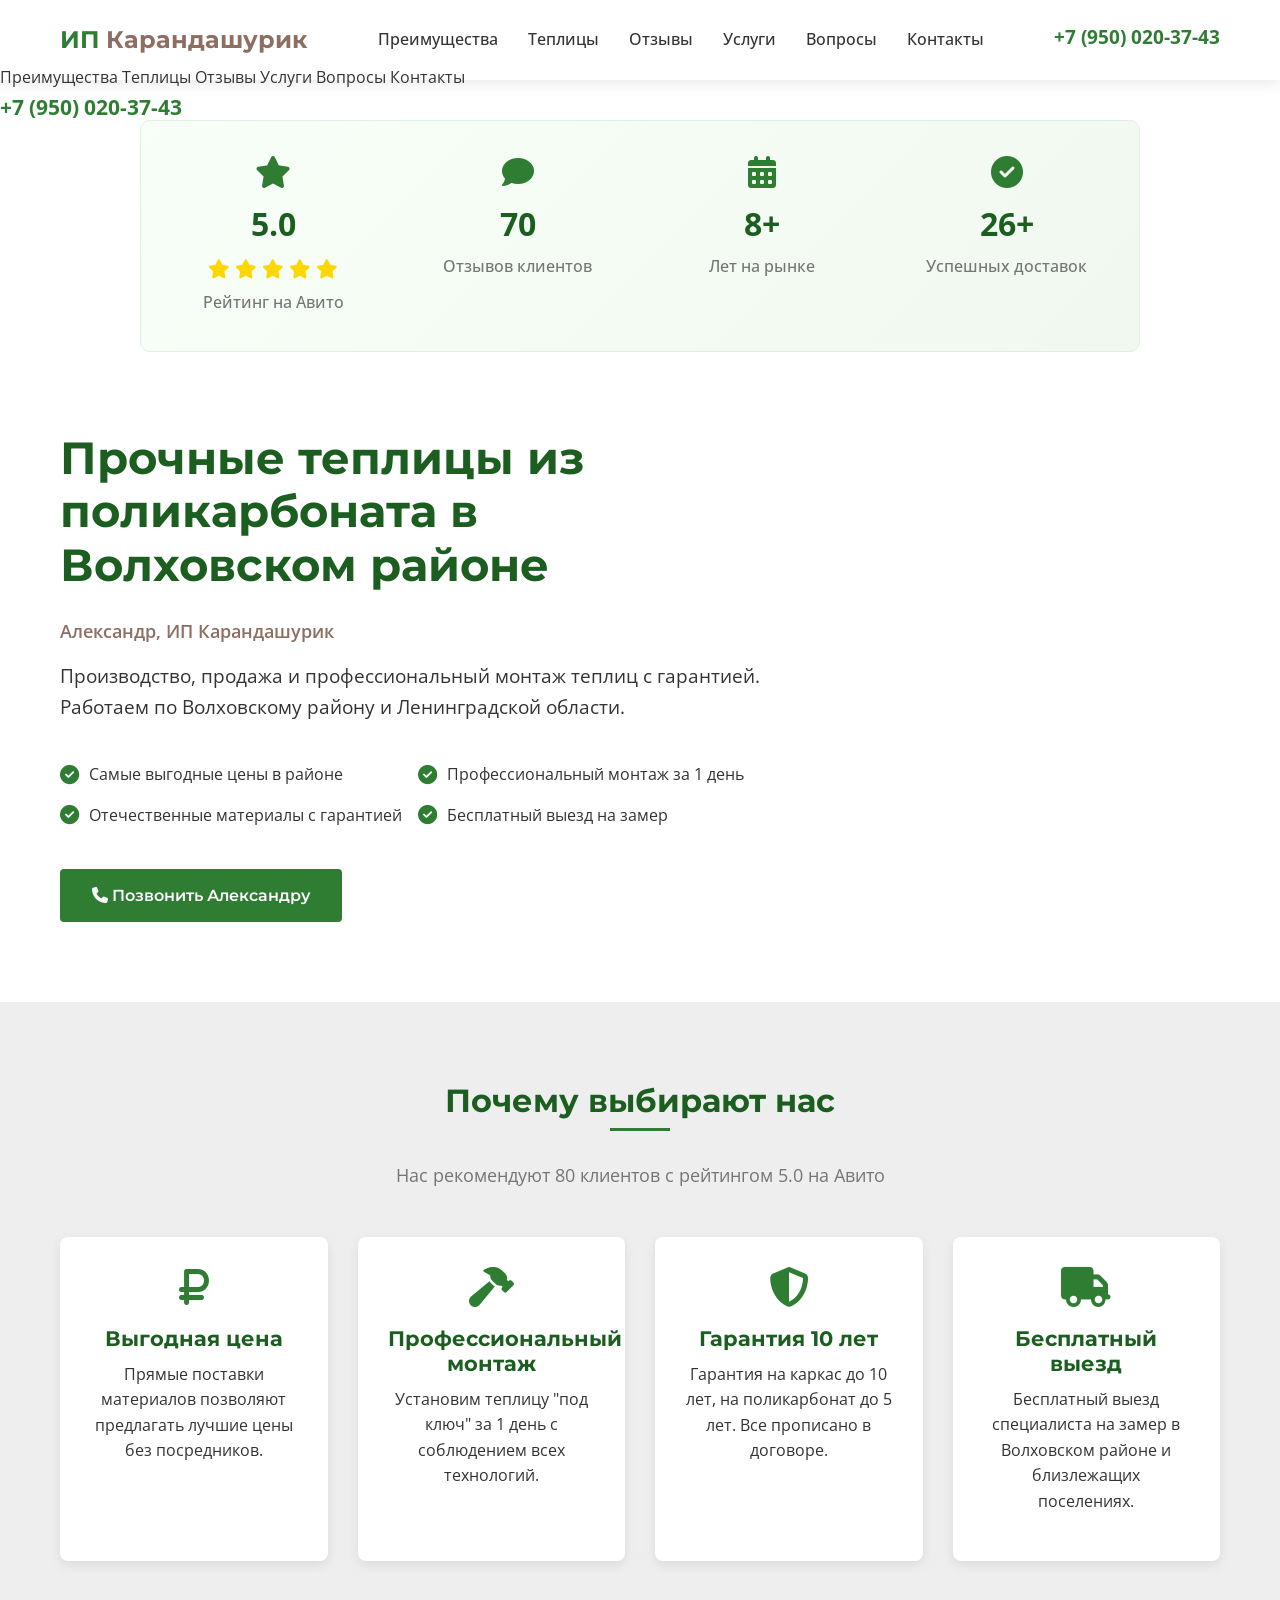
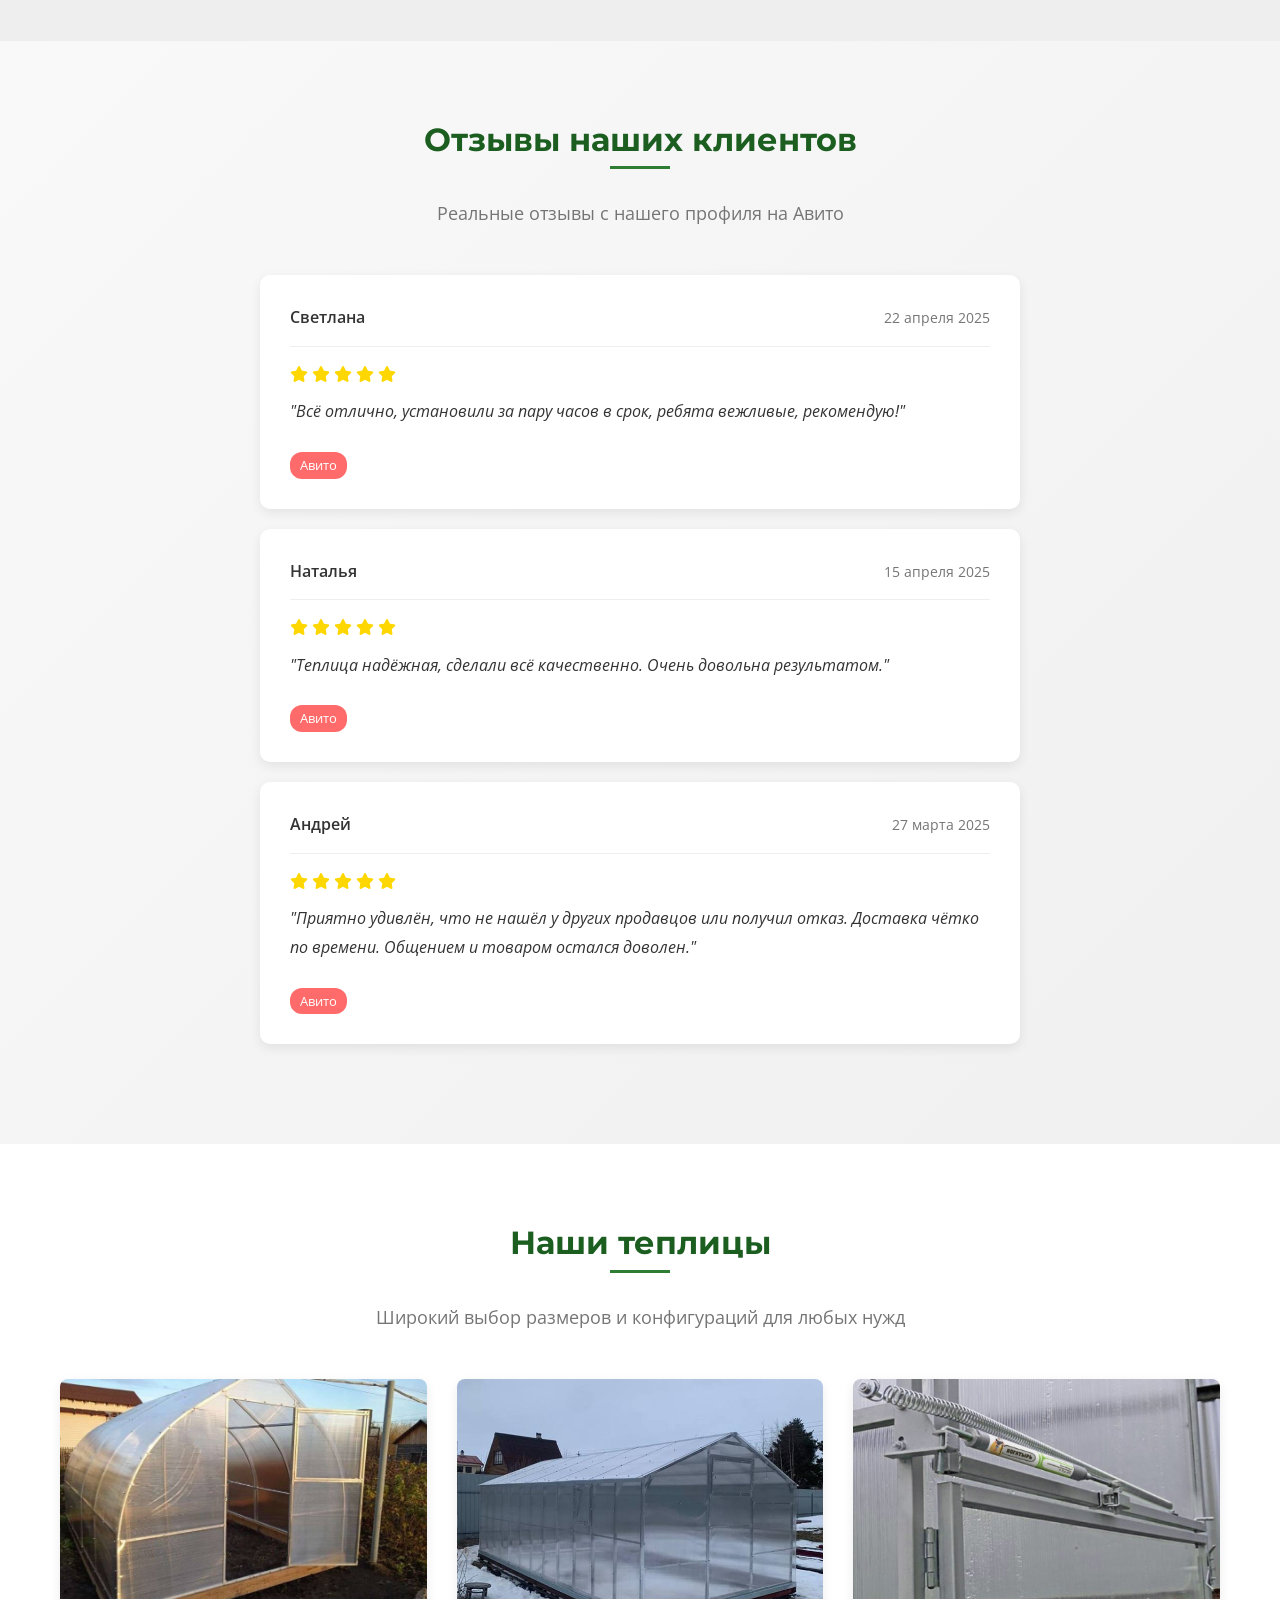
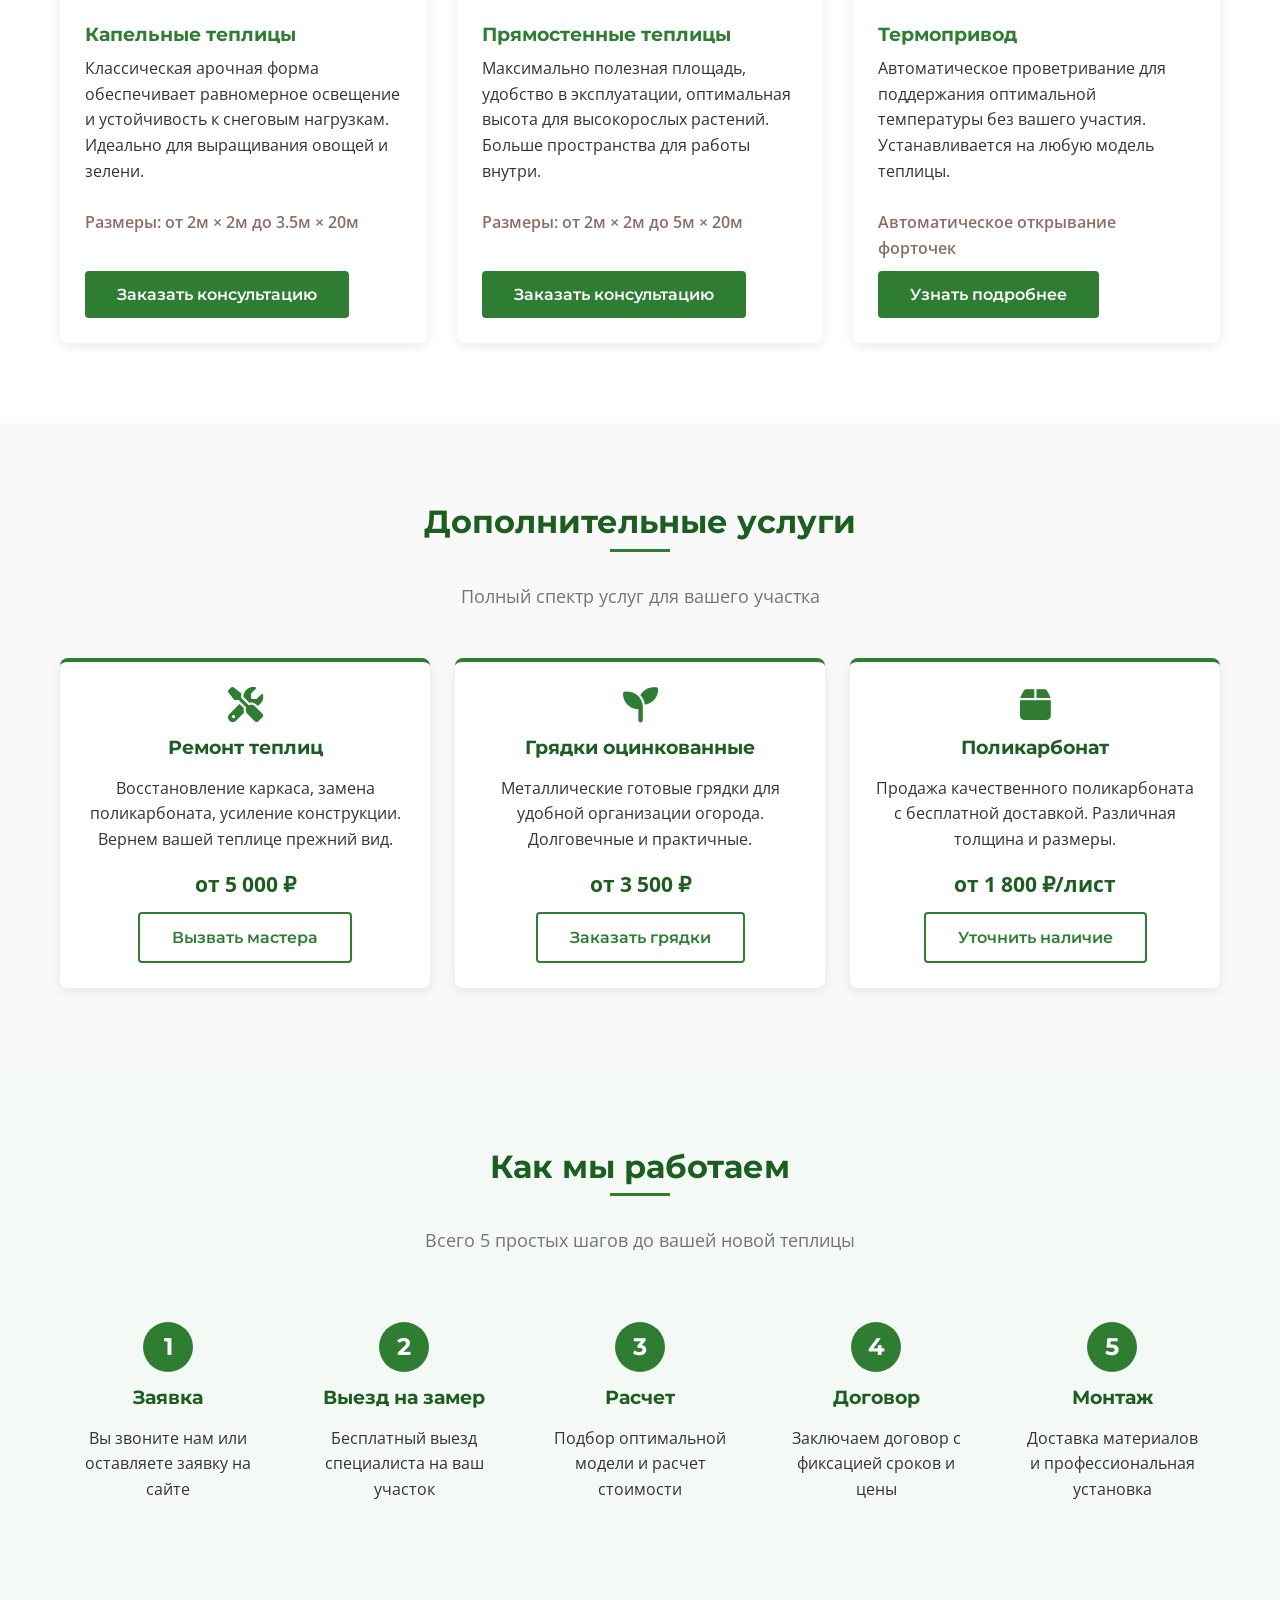
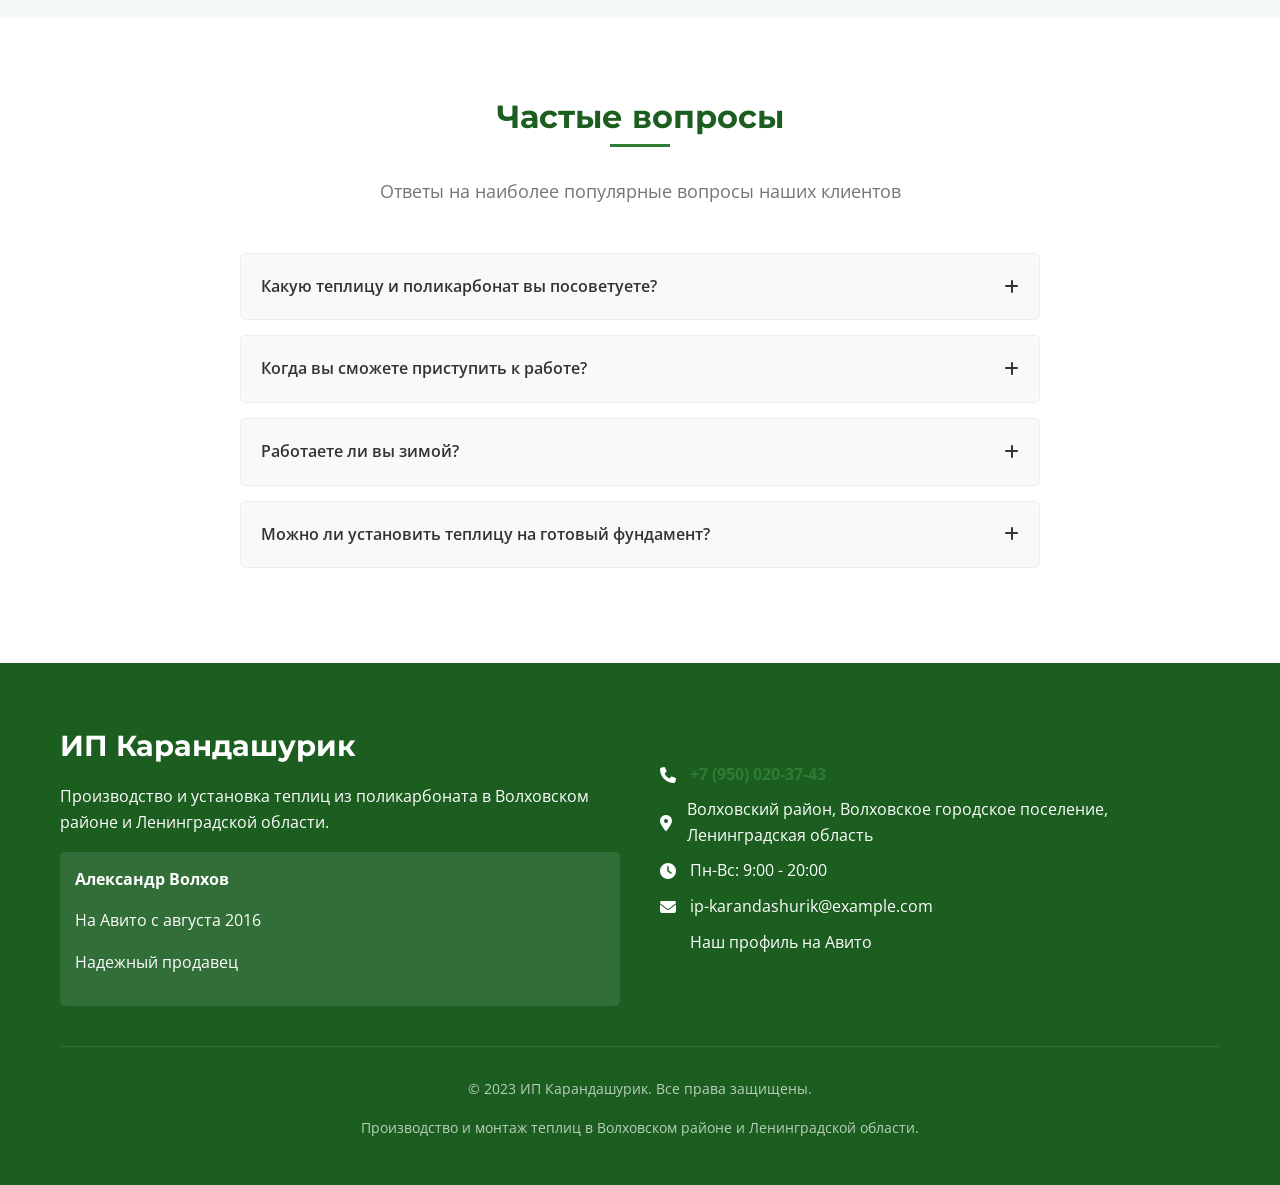
==== ИП карандашурик v2.html @ 82f24a67 "Add phone contact link to header and footer in ИП карандашурик v2.html" ====
<!DOCTYPE html>
<html lang="ru">
<head>
    <meta charset="UTF-8">
    <meta name="viewport" content="width=device-width, initial-scale=1.0">
    <title>Теплицы из поликарбоната в Волховском районе | ИП Карандашурик | Установка под ключ</title>
    <meta name="description" content="Профессиональная установка теплиц в Волховском районе. Рейтинг 5.0 на Авито, 80 отзывов. Бесплатный замер, гарантия, ремонт теплиц. Звоните: +7 (950) 020-37-43">
    <meta name="keywords" content="теплицы Волхов, поликарбонат, установка теплиц, теплицы под ключ, ремонт теплиц, грядки оцинкованные">
    <link rel="preconnect" href="https://fonts.googleapis.com">
    <link rel="preconnect" href="https://fonts.gstatic.com" crossorigin>
    <link href="https://fonts.googleapis.com/css2?family=Montserrat:wght@400;500;600;700&family=Open+Sans:wght@400;600&display=swap" rel="stylesheet">
    <link rel="stylesheet" href="https://cdnjs.cloudflare.com/ajax/libs/font-awesome/6.4.0/css/all.min.css">
    <style>
        /* Базовые стили 1 */
        :root {
            --primary: #2e7d32; /* Зеленый */
            --primary-dark: #1b5e20;
            --secondary: #8d6e63; /* Бежево-коричневый */
            --light: #f5f5f5;
            --dark: #333333;
            --gray: #757575;
            --light-gray: #eeeeee;
            --white: #ffffff;
            --shadow: 0 4px 12px rgba(0, 0, 0, 0.08);
            --transition: all 0.3s ease;
            --gold: #FFD700;
        }

        * {
            margin: 0;
            padding: 0;
            box-sizing: border-box;
        }

        html {
            scroll-behavior: smooth;
        }

        body {
            font-family: 'Open Sans', sans-serif;
            line-height: 1.6;
            color: var(--dark);
            background-color: var(--white);
        }

        h1, h2, h3, h4 {
            font-family: 'Montserrat', sans-serif;
            font-weight: 700;
            line-height: 1.2;
            margin-bottom: 1rem;
            color: var(--primary-dark);
        }

        h1 {
            font-size: 2.5rem;
        }

        h2 {
            font-size: 2rem;
            text-align: center;
            margin-bottom: 2.5rem;
            position: relative;
        }

        h2:after {
            content: '';
            position: absolute;
            bottom: -10px;
            left: 50%;
            transform: translateX(-50%);
            width: 60px;
            height: 3px;
            background-color: var(--primary);
        }

        p {
            margin-bottom: 1rem;
        }

        a {
            text-decoration: none;
            color: inherit;
        }

        .container {
            width: 100%;
            max-width: 1200px;
            margin: 0 auto;
            padding: 0 20px;
        }

        section {
            padding: 80px 0;
            scroll-margin-top: 80px;
        }

        .btn {
            display: inline-block;
            padding: 14px 32px;
            background-color: var(--primary);
            color: var(--white);
            border: none;
            border-radius: 4px;
            font-family: 'Montserrat', sans-serif;
            font-weight: 600;
            font-size: 1rem;
            cursor: pointer;
            transition: var(--transition);
            text-align: center;
        }

        .btn:hover {
            background-color: var(--primary-dark);
            transform: translateY(-2px);
            box-shadow: var(--shadow);
        }

        .btn-secondary {
            background-color: transparent;
            border: 2px solid var(--primary);
            color: var(--primary);
        }

        .btn-secondary:hover {
            background-color: var(--primary);
            color: var(--white);
        }

        .phone-link {
            font-weight: 700;
            color: var(--primary);
            white-space: nowrap;
        }

        .text-center {
            text-align: center;
        }

        .section-subtitle {
            text-align: center;
            color: var(--gray);
            font-size: 1.1rem;
            max-width: 700px;
            margin: 0 auto 3rem;
        }

        /* Шапка */
        header {
            position: fixed;
            top: 0;
            left: 0;
            width: 100%;
            background-color: rgba(255, 255, 255, 0.98);
            box-shadow: 0 2px 15px rgba(0, 0, 0, 0.1);
            z-index: 1000;
            padding: 15px 0;
            height: 80px;
        }

        .header-container {
            display: flex;
            justify-content: space-between;
            align-items: center;
            height: 100%;
        }

        .logo {
            font-family: 'Montserrat', sans-serif;
            font-size: 1.5rem;
            font-weight: 700;
            color: var(--primary);
        }

        .logo span {
            color: var(--secondary);
        }

        .nav-links {
            display: flex;
            gap: 30px;
        }

        .nav-links a {
            font-weight: 500;
            transition: var(--transition);
            position: relative;
        }

        .nav-links a:hover {
            color: var(--primary);
        }

        .nav-links a:after {
            content: '';
            position: absolute;
            bottom: -5px;
            left: 0;
            width: 0;
            height: 2px;
            background-color: var(--primary);
            transition: var(--transition);
        }

        .nav-links a:hover:after {
            width: 100%;
        }

        .header-contacts {
            display: flex;
            flex-direction: column;
            align-items: flex-end;
        }

        .header-phone {
            font-size: 1.2rem;
            font-weight: 700;
            margin-bottom: 5px;
        }

        .header-btn {
            padding: 8px 20px;
            font-size: 0.9rem;
        }

        .mobile-menu-btn {
            display: none;
            background: none;
            border: none;
            font-size: 1.5rem;
            color: var(--primary);
            cursor: pointer;
        }

        /* Главный контент */
        main {
            margin-top: 80px;
        }

        /* Блок доверия - УВЕЛИЧЕН ШРИФТ ДЛЯ МОБИЛЬНЫХ */
        .trust-badge {
            background: linear-gradient(135deg, #f8fff8 0%, #f0f8f0 100%);
            padding: 20px;
            border-radius: 10px;
            margin: 20px auto;
            max-width: 1000px;
            border: 1px solid #e0f0e0;
        }

        .trust-grid {
            display: grid;
            grid-template-columns: repeat(auto-fit, minmax(200px, 1fr));
            gap: 20px;
            text-align: center;
        }

        .trust-item {
            padding: 15px;
        }

        .trust-icon {
            font-size: 2rem;
            color: var(--primary);
            margin-bottom: 10px;
        }

        .trust-number {
            font-size: 2rem;
            font-weight: 700;
            color: var(--primary-dark);
            display: block;
            margin-bottom: 5px;
        }

        .stars {
            color: var(--gold);
            font-size: 1.2rem;
            margin: 5px 0;
        }

        .trust-label {
            font-size: 1rem; /* Увеличил для читаемости */
            color: var(--gray);
            font-weight: 500;
        }

        /* Герой */
        .hero {
            padding-top: 40px;
            padding-bottom: 80px;
            background: linear-gradient(rgba(255, 255, 255, 0.95), rgba(255, 255, 255, 0.9)), url('https://images.unsplash.com/photo-1596478958095-2c2f779f2fa1?ixlib=rb-4.0.3&auto=format&fit=crop&w=1200&q=80');
            background-size: cover;
            background-position: center;
        }

        .hero-content {
            max-width: 700px;
        }

        .hero h1 {
            font-size: 2.8rem;
            margin-bottom: 1.5rem;
            color: var(--primary-dark);
        }

        .hero-subtitle {
            font-size: 1.1rem;
            color: var(--secondary);
            margin-bottom: 1rem;
            font-weight: 600;
        }

        .hero p {
            font-size: 1.2rem;
            margin-bottom: 2rem;
            color: var(--dark);
        }

        .hero-buttons {
            display: flex;
            gap: 20px;
            margin-top: 2.5rem;
        }

        .features-list {
            margin-top: 2.5rem;
            display: grid;
            grid-template-columns: repeat(2, 1fr);
            gap: 15px;
        }

        .feature-item {
            display: flex;
            align-items: center;
            gap: 10px;
        }

        .feature-icon {
            color: var(--primary);
            font-size: 1.2rem;
        }

        /* Преимущества */
        .benefits {
            background-color: var(--light-gray);
        }

        .benefits-grid {
            display: grid;
            grid-template-columns: repeat(auto-fit, minmax(250px, 1fr));
            gap: 30px;
        }

        .benefit-card {
            background: var(--white);
            padding: 30px;
            border-radius: 8px;
            box-shadow: var(--shadow);
            text-align: center;
            transition: var(--transition);
        }

        .benefit-card:hover {
            transform: translateY(-10px);
        }

        .benefit-icon {
            font-size: 2.5rem;
            color: var(--primary);
            margin-bottom: 20px;
        }

        .benefit-card h3 {
            font-size: 1.3rem;
            margin-bottom: 10px;
        }

        /* Отзывы */
        .reviews {
            background: linear-gradient(135deg, #f9f9f9 0%, #f0f0f0 100%);
        }

        .reviews-slider {
            max-width: 800px;
            margin: 0 auto;
        }

        .review-card {
            background: var(--white);
            padding: 30px;
            border-radius: 10px;
            box-shadow: var(--shadow);
            margin: 20px;
            position: relative;
        }

        .review-header {
            display: flex;
            justify-content: space-between;
            align-items: center;
            margin-bottom: 15px;
            padding-bottom: 15px;
            border-bottom: 1px solid var(--light-gray);
        }

        .review-author {
            font-weight: 600;
            color: var(--dark);
        }

        .review-date {
            color: var(--gray);
            font-size: 0.9rem;
        }

        .review-stars {
            color: var(--gold);
            margin: 10px 0;
        }

        .review-text {
            font-style: italic;
            color: var(--dark);
            line-height: 1.8;
        }

        .review-source {
            display: inline-block;
            background: #ff6b6b;
            color: white;
            padding: 3px 10px;
            border-radius: 12px;
            font-size: 0.8rem;
            margin-top: 10px;
        }

        /* Продукция - ИСПРАВЛЕНЫ ФОТО ДЛЯ МОБИЛЬНЫХ */
        .products-grid {
            display: grid;
            grid-template-columns: repeat(auto-fit, minmax(300px, 1fr));
            gap: 30px;
        }

        .product-card {
            border-radius: 8px;
            overflow: hidden;
            box-shadow: var(--shadow);
            transition: var(--transition);
            height: 100%;
            display: flex;
            flex-direction: column;
        }

        .product-card:hover {
            transform: translateY(-5px);
        }

        .product-img {
            height: 220px;
            background-color: #ddd;
            background-size: cover;
            background-position: center;
            flex-shrink: 0;
            /* Гарантия загрузки изображений */
            background-image: url('images/kapelnaya.jpg');
        }

        .product-img-2 {
            background-image: url('images/pryamostennaya.jpg');
        }

        .product-img-3 {
            background-image: url('images/termopriv.jpg');
        }

        .product-content {
            padding: 25px;
            background-color: var(--white);
            flex-grow: 1;
            display: flex;
            flex-direction: column;
        }

        .product-content h3 {
            color: var(--primary);
            margin-bottom: 10px;
        }

        .product-price {
            color: var(--primary-dark);
            font-size: 1.3rem;
            font-weight: 700;
            margin: 10px 0;
        }

        .product-size {
            color: var(--secondary);
            font-weight: 600;
            margin: 10px 0;
        }

        .product-content .btn {
            margin-top: auto;
            align-self: flex-start;
        }

        /* Дополнительные услуги */
        .extra-services {
            background-color: #f9f9f9;
        }

        .services-grid {
            display: grid;
            grid-template-columns: repeat(auto-fit, minmax(280px, 1fr));
            gap: 25px;
        }

        .service-card {
            background: white;
            padding: 25px;
            border-radius: 8px;
            box-shadow: var(--shadow);
            text-align: center;
            border-top: 4px solid var(--primary);
        }

        .service-icon {
            font-size: 2.2rem;
            color: var(--primary);
            margin-bottom: 15px;
        }

        /* Как мы работаем */
        .steps {
            background-color: #f5f9f5;
        }

        .steps-container {
            display: flex;
            flex-wrap: wrap;
            justify-content: center;
            gap: 20px;
        }

        .step {
            flex: 1;
            min-width: 200px;
            max-width: 240px;
            text-align: center;
            padding: 20px;
        }

        .step-number {
            display: inline-block;
            width: 50px;
            height: 50px;
            line-height: 50px;
            background-color: var(--primary);
            color: white;
            border-radius: 50%;
            font-family: 'Montserrat', sans-serif;
            font-size: 1.5rem;
            font-weight: 700;
            margin-bottom: 15px;
        }

        /* FAQ */
        .faq-container {
            max-width: 800px;
            margin: 0 auto;
        }

        .faq-item {
            margin-bottom: 15px;
            border: 1px solid var(--light-gray);
            border-radius: 5px;
            overflow: hidden;
        }

        .faq-question {
            padding: 20px;
            background-color: #f9f9f9;
            cursor: pointer;
            display: flex;
            justify-content: space-between;
            align-items: center;
            font-weight: 600;
        }

        .faq-question:hover {
            background-color: #f0f0f0;
        }

        .faq-answer {
            padding: 0 20px;
            max-height: 0;
            overflow: hidden;
            transition: max-height 0.3s ease;
        }

        .faq-answer.active {
            padding: 20px;
            max-height: 500px;
        }

        .faq-toggle {
            transition: transform 0.3s ease;
        }

        .faq-toggle.active {
            transform: rotate(45deg);
        }

        /* Форма */
        .contact-form {
            max-width: 600px;
            margin: 0 auto;
            background-color: var(--white);
            padding: 40px;
            border-radius: 8px;
            box-shadow: var(--shadow);
        }

        .form-group {
            margin-bottom: 20px;
        }

        .form-group label {
            display: block;
            margin-bottom: 8px;
            font-weight: 600;
        }

        .form-control {
            width: 100%;
            padding: 12px 15px;
            border: 1px solid #ddd;
            border-radius: 4px;
            font-family: 'Open Sans', sans-serif;
            font-size: 1rem;
        }

        .form-control:focus {
            outline: none;
            border-color: var(--primary);
        }

        textarea.form-control {
            min-height: 120px;
            resize: vertical;
        }

        /* Футер */
        footer {
            background-color: var(--primary-dark);
            color: var(--white);
            padding: 60px 0 30px;
        }

        .footer-content {
            display: grid;
            grid-template-columns: repeat(auto-fit, minmax(250px, 1fr));
            gap: 40px;
            margin-bottom: 40px;
        }

        .footer-logo {
            font-family: 'Montserrat', sans-serif;
            font-size: 1.8rem;
            font-weight: 700;
            margin-bottom: 15px;
            color: var(--white);
        }

        .footer-contacts p {
            margin-bottom: 10px;
            display: flex;
            align-items: center;
            gap: 10px;
        }

        .footer-contacts i {
            width: 20px;
        }

        .seller-info {
            background: rgba(255, 255, 255, 0.1);
            padding: 15px;
            border-radius: 5px;
            margin-top: 15px;
        }

        .footer-bottom {
            text-align: center;
            padding-top: 30px;
            border-top: 1px solid rgba(255, 255, 255, 0.1);
            font-size: 0.9rem;
            color: rgba(255, 255, 255, 0.7);
        }

        /* Кнопка наверх */
        .back-to-top {
            position: fixed;
            bottom: 30px;
            right: 30px;
            width: 50px;
            height: 50px;
            background-color: var(--primary);
            color: white;
            border-radius: 50%;
            display: flex;
            align-items: center;
            justify-content: center;
            font-size: 1.5rem;
            cursor: pointer;
            opacity: 0;
            visibility: hidden;
            transition: var(--transition);
            z-index: 999;
        }

        .back-to-top.visible {
            opacity: 1;
            visibility: visible;
        }

        .back-to-top:hover {
            background-color: var(--primary-dark);
            transform: translateY(-5px);
        }

        /* Адаптивность - ИСПРАВЛЕНО ДЛЯ МОБИЛЬНЫХ */
        @media (max-width: 992px) {
            h1 {
                font-size: 2.2rem;
            }
            
            h2 {
                font-size: 1.8rem;
            }
            
            .hero {
                padding-top: 30px;
            }
            
            .features-list {
                grid-template-columns: 1fr;
            }
            
            .hero-buttons {
                flex-direction: column;
                gap: 15px;
            }
            
            .btn {
                width: 100%;
            }
            
            section {
                scroll-margin-top: 70px;
                padding: 60px 0;
            }
            
            .trust-grid {
                grid-template-columns: repeat(2, 1fr);
            }
            
            .trust-number {
                font-size: 1.8rem;
            }
            
            .trust-label {
                font-size: 0.95rem;
            }
            
            .step {
                min-width: 170px;
                max-width: 200px;
            }
            
            .product-img {
                height: 200px;
            }
        }

        @media (max-width: 768px) {
            .nav-links,
            .header-contacts {
                display: none;
            }
            
            .mobile-menu-btn {
                display: block;
            }
            
            .mobile-menu {
                position: fixed;
                top: 80px;
                left: 0;
                width: 100%;
                background-color: var(--white);
                padding: 20px;
                box-shadow: 0 5px 15px rgba(0, 0, 0, 0.15);
                transform: translateY(-100%);
                opacity: 0;
                transition: var(--transition);
                z-index: 999;
            }
            
            .mobile-menu.active {
                transform: translateY(0);
                opacity: 1;
            }
            
            .mobile-nav-links {
                display: flex;
                flex-direction: column;
                gap: 15px;
                margin-bottom: 20px;
            }
            
            .mobile-nav-links a {
                font-weight: 500;
                font-size: 1.1rem;
                padding: 10px 0;
                border-bottom: 1px solid var(--light-gray);
            }
            
            .mobile-contacts {
                text-align: center;
            }
            
            .hero h1 {
                font-size: 1.8rem;
            }
            
            .hero p {
                font-size: 1rem;
            }
            
            section {
                padding: 50px 0;
                scroll-margin-top: 60px;
            }
            
            .contact-form {
                padding: 25px;
            }
            
            main {
                margin-top: 70px;
            }
            
            header {
                height: 70px;
                padding: 12px 0;
            }
            
            .hero {
                padding-top: 20px;
                padding-bottom: 50px;
            }
            
            /* Блок доверия - УВЕЛИЧИВАЕМ ШРИФТ ДЛЯ МОБИЛЬНЫХ */
            .trust-grid {
                grid-template-columns: 1fr;
                gap: 15px;
            }
            
            .trust-item {
                padding: 12px;
            }
            
            .trust-number {
                font-size: 2.2rem; /* Больше для мобильных */
                margin-bottom: 8px;
            }
            
            .trust-label {
                font-size: 1.1rem; /* Больше для мобильных */
                font-weight: 600;
            }
            
            .trust-icon {
                font-size: 2.2rem;
                margin-bottom: 12px;
            }
            
            .stars {
                font-size: 1.3rem;
            }
            
            .back-to-top {
                bottom: 20px;
                right: 20px;
                width: 45px;
                height: 45px;
            }
            
            .steps-container {
                flex-direction: column;
                align-items: center;
            }
            
            .step {
                max-width: 300px;
                width: 100%;
            }
            
            /* Продукция - ОПТИМИЗАЦИЯ ДЛЯ МОБИЛЬНЫХ */
            .products-grid {
                grid-template-columns: 1fr;
                gap: 20px;
            }
            
            .product-card {
                margin-bottom: 10px;
            }
            
            .product-img {
                height: 180px; /* Чуть меньше для мобильных */
                background-size: cover;
                background-position: center;
                background-repeat: no-repeat;
            }
            
            .product-content {
                padding: 20px;
            }
            
            .benefits-grid {
                grid-template-columns: 1fr;
                gap: 20px;
            }
            
            .services-grid {
                grid-template-columns: 1fr;
                gap: 20px;
            }
            
            .review-card {
                padding: 20px;
                margin: 10px;
            }
        }

        @media (max-width: 480px) {
            .hero h1 {
                font-size: 1.6rem;
            }
            
            .hero-subtitle {
                font-size: 1rem;
            }
            
            .trust-number {
                font-size: 2rem;
            }
            
            .trust-label {
                font-size: 1rem;
            }
            
            .product-img {
                height: 160px;
            }
            
            .hero-buttons .btn {
                padding: 12px 20px;
                font-size: 0.9rem;
            }
        }
        
        /* Модальное окно */
        .modal {
            display: none;
            position: fixed;
            top: 0;
            left: 0;
            width: 100%;
            height: 100%;
            background-color: rgba(0,0,0,0.7);
            z-index: 2000;
            justify-content: center;
            align-items: center;
        }
        
        .modal-content {
            background: white;
            padding: 40px;
            border-radius: 8px;
            max-width: 500px;
            width: 90%;
            text-align: center;
            margin: 20px;
        }
        
        /* Предзагрузка изображений для мобильных */
        .preload-images {
            position: absolute;
            width: 0;
            height: 0;
            overflow: hidden;
        }
    </style>
</head>
<body>
    <!-- Предзагрузка изображений для мобильных -->
    <div class="preload-images">
        <img src="https://images.unsplash.com/photo-1585320806297-9794b3e4eeae?ixlib=rb-4.0.3&auto=format&fit=crop&w=800&q=80" alt="preload1">
        <img src="https://images.unsplash.com/photo-1592921870789-04563d55041c?ixlib=rb-4.0.3&auto=format&fit=crop&w=800&q=80" alt="preload2">
        <img src="https://images.unsplash.com/photo-1560493676-04071c5f467b?ixlib=rb-4.0.3&auto=format&fit=crop&w=800&q=80" alt="preload3">
    </div>

    <!-- Шапка -->
    <header>
        <div class="container header-container">
            <a href="#" class="logo">ИП <span>Карандашурик</span></a>
            
            <nav class="nav-links">
                <a href="#benefits">Преимущества</a>
                <a href="#products">Теплицы</a>
                <a href="#reviews">Отзывы</a>
                <a href="#services">Услуги</a>
                <a href="#faq">Вопросы</a>
                <a href="#contact">Контакты</a>
            </nav>
            
            <div class="header-contacts">
                <a href="tel:+79500203743" class="header-phone phone-link">+7 (950) 020-37-43</a>
            </div>
            
            <button class="mobile-menu-btn" id="mobileMenuBtn">
                <i class="fas fa-bars"></i>
            </button>
        </div>
        
        <!-- Мобильное меню -->
        <div class="mobile-menu" id="mobileMenu">
            <div class="mobile-nav-links">
                <a href="#benefits">Преимущества</a>
                <a href="#products">Теплицы</a>
                <a href="#reviews">Отзывы</a>
                <a href="#services">Услуги</a>
                <a href="#faq">Вопросы</a>
                <a href="#contact">Контакты</a>
            </div>
            <div class="mobile-contacts">
                <a href="tel:+79500203743" class="phone-link" style="font-size: 1.3rem; margin-bottom: 15px; display: block;">+7 (950) 020-37-43</a>
            </div>
        </div>
    </header>

    <!-- Основной контент -->
    <main>
        <!-- Блок доверия - ТЕПЕРЬ ХОРОШО ВИДЕН НА МОБИЛЬНЫХ -->
        <section class="trust-section" style="padding: 20px 0;">
            <div class="container">
                <div class="trust-badge">
                    <div class="trust-grid">
                        <div class="trust-item">
                            <i class="fas fa-star trust-icon"></i>
                            <span class="trust-number">5.0</span>
                            <div class="stars">
                                <i class="fas fa-star"></i>
                                <i class="fas fa-star"></i>
                                <i class="fas fa-star"></i>
                                <i class="fas fa-star"></i>
                                <i class="fas fa-star"></i>
                            </div>
                            <span class="trust-label">Рейтинг на Авито</span>
                        </div>
                        <div class="trust-item">
                            <i class="fas fa-comment trust-icon"></i>
                            <span class="trust-number" id="reviewCount">0</span>
                            <span class="trust-label">Отзывов клиентов</span>
                        </div>
                        <div class="trust-item">
                            <i class="fas fa-calendar-alt trust-icon"></i>
                            <span class="trust-number">8+</span>
                            <span class="trust-label">Лет на рынке</span>
                        </div>
                        <div class="trust-item">
                            <i class="fas fa-check-circle trust-icon"></i>
                            <span class="trust-number">26+</span>
                            <span class="trust-label">Успешных доставок</span>
                        </div>
                    </div>
                </div>
            </div>
        </section>

        <!-- Герой -->
        <section class="hero">
            <div class="container">
                <div class="hero-content">
                    <h1>Прочные теплицы из поликарбоната в Волховском районе</h1>
                    <div class="hero-subtitle">Александр, ИП Карандашурик</div>
                    <p>Производство, продажа и профессиональный монтаж теплиц с гарантией. Работаем по Волховскому району и Ленинградской области.</p>
                    
                    <div class="features-list">
                        <div class="feature-item">
                            <i class="fas fa-check-circle feature-icon"></i>
                            <span>Самые выгодные цены в районе</span>
                        </div>
                        <div class="feature-item">
                            <i class="fas fa-check-circle feature-icon"></i>
                            <span>Профессиональный монтаж за 1 день</span>
                        </div>
                        <div class="feature-item">
                            <i class="fas fa-check-circle feature-icon"></i>
                            <span>Отечественные материалы с гарантией</span>
                        </div>
                        <div class="feature-item">
                            <i class="fas fa-check-circle feature-icon"></i>
                            <span>Бесплатный выезд на замер</span>
                        </div>
                    </div>
                    
                    <div class="hero-buttons">
                        <a href="tel:+79500203743" class="btn">
                            <i class="fas fa-phone"></i> Позвонить Александру
                        </a>
                    </div>
                </div>
            </div>
        </section>

        <!-- Преимущества -->
        <section class="benefits" id="benefits">
            <div class="container">
                <h2>Почему выбирают нас</h2>
                <p class="section-subtitle">Нас рекомендуют 80 клиентов с рейтингом 5.0 на Авито</p>
                
                <div class="benefits-grid">
                    <div class="benefit-card">
                        <i class="fas fa-ruble-sign benefit-icon"></i>
                        <h3>Выгодная цена</h3>
                        <p>Прямые поставки материалов позволяют предлагать лучшие цены без посредников.</p>
                    </div>
                    
                    <div class="benefit-card">
                        <i class="fas fa-hammer benefit-icon"></i>
                        <h3>Профессиональный монтаж</h3>
                        <p>Установим теплицу "под ключ" за 1 день с соблюдением всех технологий.</p>
                    </div>
                    
                    <div class="benefit-card">
                        <i class="fas fa-shield-alt benefit-icon"></i>
                        <h3>Гарантия 10 лет</h3>
                        <p>Гарантия на каркас до 10 лет, на поликарбонат до 5 лет. Все прописано в договоре.</p>
                    </div>
                    
                    <div class="benefit-card">
                        <i class="fas fa-truck benefit-icon"></i>
                        <h3>Бесплатный выезд</h3>
                        <p>Бесплатный выезд специалиста на замер в Волховском районе и близлежащих поселениях.</p>
                    </div>
                </div>
            </div>
        </section>

        <!-- Отзывы -->
        <section class="reviews" id="reviews">
            <div class="container">
                <h2>Отзывы наших клиентов</h2>
                <p class="section-subtitle">Реальные отзывы с нашего профиля на Авито</p>
                
                <div class="reviews-slider">
                    <div class="review-card">
                        <div class="review-header">
                            <div class="review-author">Светлана</div>
                            <div class="review-date">22 апреля 2025</div>
                        </div>
                        <div class="review-stars">
                            <i class="fas fa-star"></i>
                            <i class="fas fa-star"></i>
                            <i class="fas fa-star"></i>
                            <i class="fas fa-star"></i>
                            <i class="fas fa-star"></i>
                        </div>
                        <p class="review-text">"Всё отлично, установили за пару часов в срок, ребята вежливые, рекомендую!"</p>
                        <span class="review-source">Авито</span>
                    </div>
                    
                    <div class="review-card">
                        <div class="review-header">
                            <div class="review-author">Наталья</div>
                            <div class="review-date">15 апреля 2025</div>
                        </div>
                        <div class="review-stars">
                            <i class="fas fa-star"></i>
                            <i class="fas fa-star"></i>
                            <i class="fas fa-star"></i>
                            <i class="fas fa-star"></i>
                            <i class="fas fa-star"></i>
                        </div>
                        <p class="review-text">"Теплица надёжная, сделали всё качественно. Очень довольна результатом."</p>
                        <span class="review-source">Авито</span>
                    </div>
                    
                    <div class="review-card">
                        <div class="review-header">
                            <div class="review-author">Андрей</div>
                            <div class="review-date">27 марта 2025</div>
                        </div>
                        <div class="review-stars">
                            <i class="fas fa-star"></i>
                            <i class="fas fa-star"></i>
                            <i class="fas fa-star"></i>
                            <i class="fas fa-star"></i>
                            <i class="fas fa-star"></i>
                        </div>
                        <p class="review-text">"Приятно удивлён, что не нашёл у других продавцов или получил отказ. Доставка чётко по времени. Общением и товаром остался доволен."</p>
                        <span class="review-source">Авито</span>
                    </div>
                </div>
            </div>
        </section>

        <!-- Продукция - ТЕПЕРЬ С КОРРЕКТНЫМИ ФОТО НА МОБИЛЬНЫХ -->
        <section id="products">
            <div class="container">
                <h2>Наши теплицы</h2>
                <p class="section-subtitle">Широкий выбор размеров и конфигураций для любых нужд</p>
                
                <div class="products-grid">
                    <div class="product-card">
                        <div class="product-img product-img-1"></div>
                        <div class="product-content">
                            <h3>Капельные теплицы</h3>
                            <p>Классическая арочная форма обеспечивает равномерное освещение и устойчивость к снеговым нагрузкам. Идеально для выращивания овощей и зелени.</p>
                            <div class="product-size">Размеры: от 2м × 2м до 3.5м × 20м</div>
                            <button class="btn open-form">Заказать консультацию</button>
                        </div>
                    </div>
                    
                    <div class="product-card">
                        <div class="product-img product-img-2"></div>
                        <div class="product-content">
                            <h3>Прямостенные теплицы</h3>
                            <p>Максимально полезная площадь, удобство в эксплуатации, оптимальная высота для высокорослых растений. Больше пространства для работы внутри.</p>
                            <div class="product-size">Размеры: от 2м × 2м до 5м × 20м</div>
                            <button class="btn open-form">Заказать консультацию</button>
                        </div>
                    </div>
                    
                    <div class="product-card">
                        <div class="product-img product-img-3"></div>
                        <div class="product-content">
                            <h3>Термопривод</h3>
                            <p>Автоматическое проветривание для поддержания оптимальной температуры без вашего участия. Устанавливается на любую модель теплицы.</p>
                            <div class="product-size">Автоматическое открывание форточек</div>
                            <button class="btn open-form">Узнать подробнее</button>
                        </div>
                    </div>
                </div>
            </div>
        </section>

        <!-- Дополнительные услуги -->
        <section class="extra-services" id="services">
            <div class="container">
                <h2>Дополнительные услуги</h2>
                <p class="section-subtitle">Полный спектр услуг для вашего участка</p>
                
                <div class="services-grid">
                    <div class="service-card">
                        <i class="fas fa-tools service-icon"></i>
                        <h3>Ремонт теплиц</h3>
                        <p>Восстановление каркаса, замена поликарбоната, усиление конструкции. Вернем вашей теплице прежний вид.</p>
                        <div class="product-price">от 5 000 ₽</div>
                        <button class="btn btn-secondary open-form">Вызвать мастера</button>
                    </div>
                    
                    <div class="service-card">
                        <i class="fas fa-seedling service-icon"></i>
                        <h3>Грядки оцинкованные</h3>
                        <p>Металлические готовые грядки для удобной организации огорода. Долговечные и практичные.</p>
                        <div class="product-price">от 3 500 ₽</div>
                        <button class="btn btn-secondary open-form">Заказать грядки</button>
                    </div>
                    
                    <div class="service-card">
                        <i class="fas fa-box service-icon"></i>
                        <h3>Поликарбонат</h3>
                        <p>Продажа качественного поликарбоната с бесплатной доставкой. Различная толщина и размеры.</p>
                        <div class="product-price">от 1 800 ₽/лист</div>
                        <button class="btn btn-secondary open-form">Уточнить наличие</button>
                    </div>
                </div>
            </div>
        </section>

        <!-- Как мы работаем -->
        <section class="steps" id="steps">
            <div class="container">
                <h2>Как мы работаем</h2>
                <p class="section-subtitle">Всего 5 простых шагов до вашей новой теплицы</p>
                
                <div class="steps-container">
                    <div class="step">
                        <div class="step-number">1</div>
                        <h3>Заявка</h3>
                        <p>Вы звоните нам или оставляете заявку на сайте</p>
                    </div>
                    
                    <div class="step">
                        <div class="step-number">2</div>
                        <h3>Выезд на замер</h3>
                        <p>Бесплатный выезд специалиста на ваш участок</p>
                    </div>
                    
                    <div class="step">
                        <div class="step-number">3</div>
                        <h3>Расчет</h3>
                        <p>Подбор оптимальной модели и расчет стоимости</p>
                    </div>
                    
                    <div class="step">
                        <div class="step-number">4</div>
                        <h3>Договор</h3>
                        <p>Заключаем договор с фиксацией сроков и цены</p>
                    </div>
                    
                    <div class="step">
                        <div class="step-number">5</div>
                        <h3>Монтаж</h3>
                        <p>Доставка материалов и профессиональная установка</p>
                    </div>
                </div>
            </div>
        </section>

        <!-- FAQ -->
        <section id="faq">
            <div class="container">
                <h2>Частые вопросы</h2>
                <p class="section-subtitle">Ответы на наиболее популярные вопросы наших клиентов</p>
                
                <div class="faq-container">
                    <div class="faq-item">
                        <div class="faq-question">
                            <span>Какую теплицу и поликарбонат вы посоветуете?</span>
                            <i class="fas fa-plus faq-toggle"></i>
                        </div>
                        <div class="faq-answer">
                            <p>Рекомендации зависят от ваших целей и бюджета. Для сезонного использования подойдет капельная теплица с поликарбонатом 4мм. Для круглогодичного использования лучше выбрать прямостенную модель с поликарбонатом 6-8мм и усиленным каркасом. Наш специалист при бесплатном выезде подробно проконсультирует и поможет выбрать оптимальный вариант.</p>
                        </div>
                    </div>
                    
                    <div class="faq-item">
                        <div class="faq-question">
                            <span>Когда вы сможете приступить к работе?</span>
                            <i class="fas fa-plus faq-toggle"></i>
                        </div>
                        <div class="faq-answer">
                            <p>Мы стараемся начинать работы как можно быстрее. Обычно монтаж возможен в течение 3-7 дней после заявки, в зависимости от загруженности и выбранной модели. В разгар сезона (апрель-май) сроки могут увеличиваться, поэтому рекомендуем обращаться заранее.</p>
                        </div>
                    </div>
                    
                    <div class="faq-item">
                        <div class="faq-question">
                            <span>Работаете ли вы зимой?</span>
                            <i class="fas fa-plus faq-toggle"></i>
                        </div>
                        <div class="faq-answer">
                            <p>Да, мы работаем круглый год. Установка теплицы зимой имеет свои преимущества: готовность к ранней посадке весной и часто более гибкие цены. Технология монтажа адаптирована для зимних условий.</p>
                        </div>
                    </div>
                    
                    <div class="faq-item">
                        <div class="faq-question">
                            <span>Можно ли установить теплицу на готовый фундамент?</span>
                            <i class="fas fa-plus faq-toggle"></i>
                        </div>
                        <div class="faq-answer">
                            <p>Да, мы устанавливаем теплицы как на готовый фундамент, так и предлагаем установку на свайный или брусовый фундамент. Это дополнительная услуга, которая обсуждается при выезде на замер и включается в смету.</p>
                        </div>
                    </div>
                </div>
            </div>
        </section>

    </main>

    <!-- Футер -->
    <footer>
        <div class="container">
            <div class="footer-content">
                <div>
                    <div class="footer-logo">ИП Карандашурик</div>
                    <p>Производство и установка теплиц из поликарбоната в Волховском районе и Ленинградской области.</p>
                    <div class="seller-info">
                        <p><strong>Александр Волхов</strong></p>
                        <p>На Авито с августа 2016</p>
                        <p>Надежный продавец</p>
                    </div>
                </div>
                
                <div class="footer-contacts">
                    <h3>Контакты</h3>
                    <p><i class="fas fa-phone"></i> <a href="tel:+79500203743" class="phone-link">+7 (950) 020-37-43</a></p>
                    <p><i class="fas fa-map-marker-alt"></i> Волховский район, Волховское городское поселение, Ленинградская область</p>
                    <p><i class="fas fa-clock"></i> Пн-Вс: 9:00 - 20:00</p>
                    <p><i class="fas fa-envelope"></i> ip-karandashurik@example.com</p>
                    <p><i class="fab fa-avito"></i> <a href="https://www.avito.ru/brands/95584534?src=sharing" target="_blank">Наш профиль на Авито</a></p>
                </div>
            </div>
            
            <div class="footer-bottom">
                <p>© 2023 ИП Карандашурик. Все права защищены.</p>
                <p>Производство и монтаж теплиц в Волховском районе и Ленинградской области.</p>
            </div>
        </div>
    </footer>

    <!-- Кнопка наверх -->
    <div class="back-to-top" id="backToTop">
        <i class="fas fa-arrow-up"></i>
    </div>

    <!-- Модальное окно -->
    <div class="modal" id="successModal">
        <div class="modal-content">
            <h3 style="color: var(--primary); margin-bottom: 20px;">Спасибо за заявку!</h3>
            <p>Мы получили ваши данные и перезвоним вам в течение 30 минут.</p>
            <button class="btn" onclick="closeModal()" style="margin-top: 20px;">Закрыть</button>
        </div>
    </div>

    <script>
        // Мобильное меню
        const mobileMenuBtn = document.getElementById('mobileMenuBtn');
        const mobileMenu = document.getElementById('mobileMenu');
        
        mobileMenuBtn.addEventListener('click', () => {
            mobileMenu.classList.toggle('active');
            mobileMenuBtn.innerHTML = mobileMenu.classList.contains('active') 
                ? '<i class="fas fa-times"></i>' 
                : '<i class="fas fa-bars"></i>';
        });
        
        // Закрытие меню при клике на ссылку
        document.querySelectorAll('.mobile-nav-links a').forEach(link => {
            link.addEventListener('click', () => {
                mobileMenu.classList.remove('active');
                mobileMenuBtn.innerHTML = '<i class="fas fa-bars"></i>';
            });
        });
        
        // Анимация счетчика отзывов
        const reviewCount = document.getElementById('reviewCount');
        let currentCount = 0;
        const targetCount = 80;
        const duration = 2000;
        const increment = targetCount / (duration / 16);
        
        function animateCounter() {
            if (currentCount < targetCount) {
                currentCount += increment;
                reviewCount.textContent = Math.floor(currentCount);
                requestAnimationFrame(animateCounter);
            } else {
                reviewCount.textContent = targetCount + '+';
            }
        }
        
        // Запускаем анимацию после полной загрузки
        window.addEventListener('load', () => {
            setTimeout(animateCounter, 500);
            
            // Предзагрузка изображений для мобильных
            const images = document.querySelectorAll('.product-img');
            images.forEach(img => {
                const src = img.style.backgroundImage.replace('url("', '').replace('")', '');
                const preload = new Image();
                preload.src = src;
            });
        });
        
        // FAQ аккордеон
        document.querySelectorAll('.faq-question').forEach(question => {
            question.addEventListener('click', () => {
                const answer = question.nextElementSibling;
                const toggle = question.querySelector('.faq-toggle');
                
                document.querySelectorAll('.faq-answer').forEach(item => {
                    if (item !== answer && item.classList.contains('active')) {
                        item.classList.remove('active');
                        item.previousElementSibling.querySelector('.faq-toggle').classList.remove('active');
                    }
                });
                
                answer.classList.toggle('active');
                toggle.classList.toggle('active');
            });
        });
        
        // Открытие формы
        document.querySelectorAll('.open-form').forEach(button => {
            button.addEventListener('click', () => {
                window.location.href = 'tel:+79500203743';
            });
        });
        
        // Плавный скролл для якорных ссылок
        document.querySelectorAll('a[href^="#"]').forEach(anchor => {
            anchor.addEventListener('click', function(e) {
                const href = this.getAttribute('href');
                
                if (href === '#') return;
                
                e.preventDefault();
                const targetElement = document.querySelector(href);
                
                if (targetElement) {
                    const headerHeight = document.querySelector('header').offsetHeight;
                    const targetPosition = targetElement.offsetTop - headerHeight;
                    
                    window.scrollTo({
                        top: targetPosition,
                        behavior: 'smooth'
                    });
                    
                    if (mobileMenu.classList.contains('active')) {
                        mobileMenu.classList.remove('active');
                        mobileMenuBtn.innerHTML = '<i class="fas fa-bars"></i>';
                    }
                }
            });
        });
        
        // Кнопка "Наверх"
        const backToTop = document.getElementById('backToTop');
        
        window.addEventListener('scroll', () => {
            if (window.pageYOffset > 300) {
                backToTop.classList.add('visible');
            } else {
                backToTop.classList.remove('visible');
            }
        });
        
        backToTop.addEventListener('click', () => {
            window.scrollTo({
                top: 0,
                behavior: 'smooth'
            });
        });
    </script>
</body>
</html>
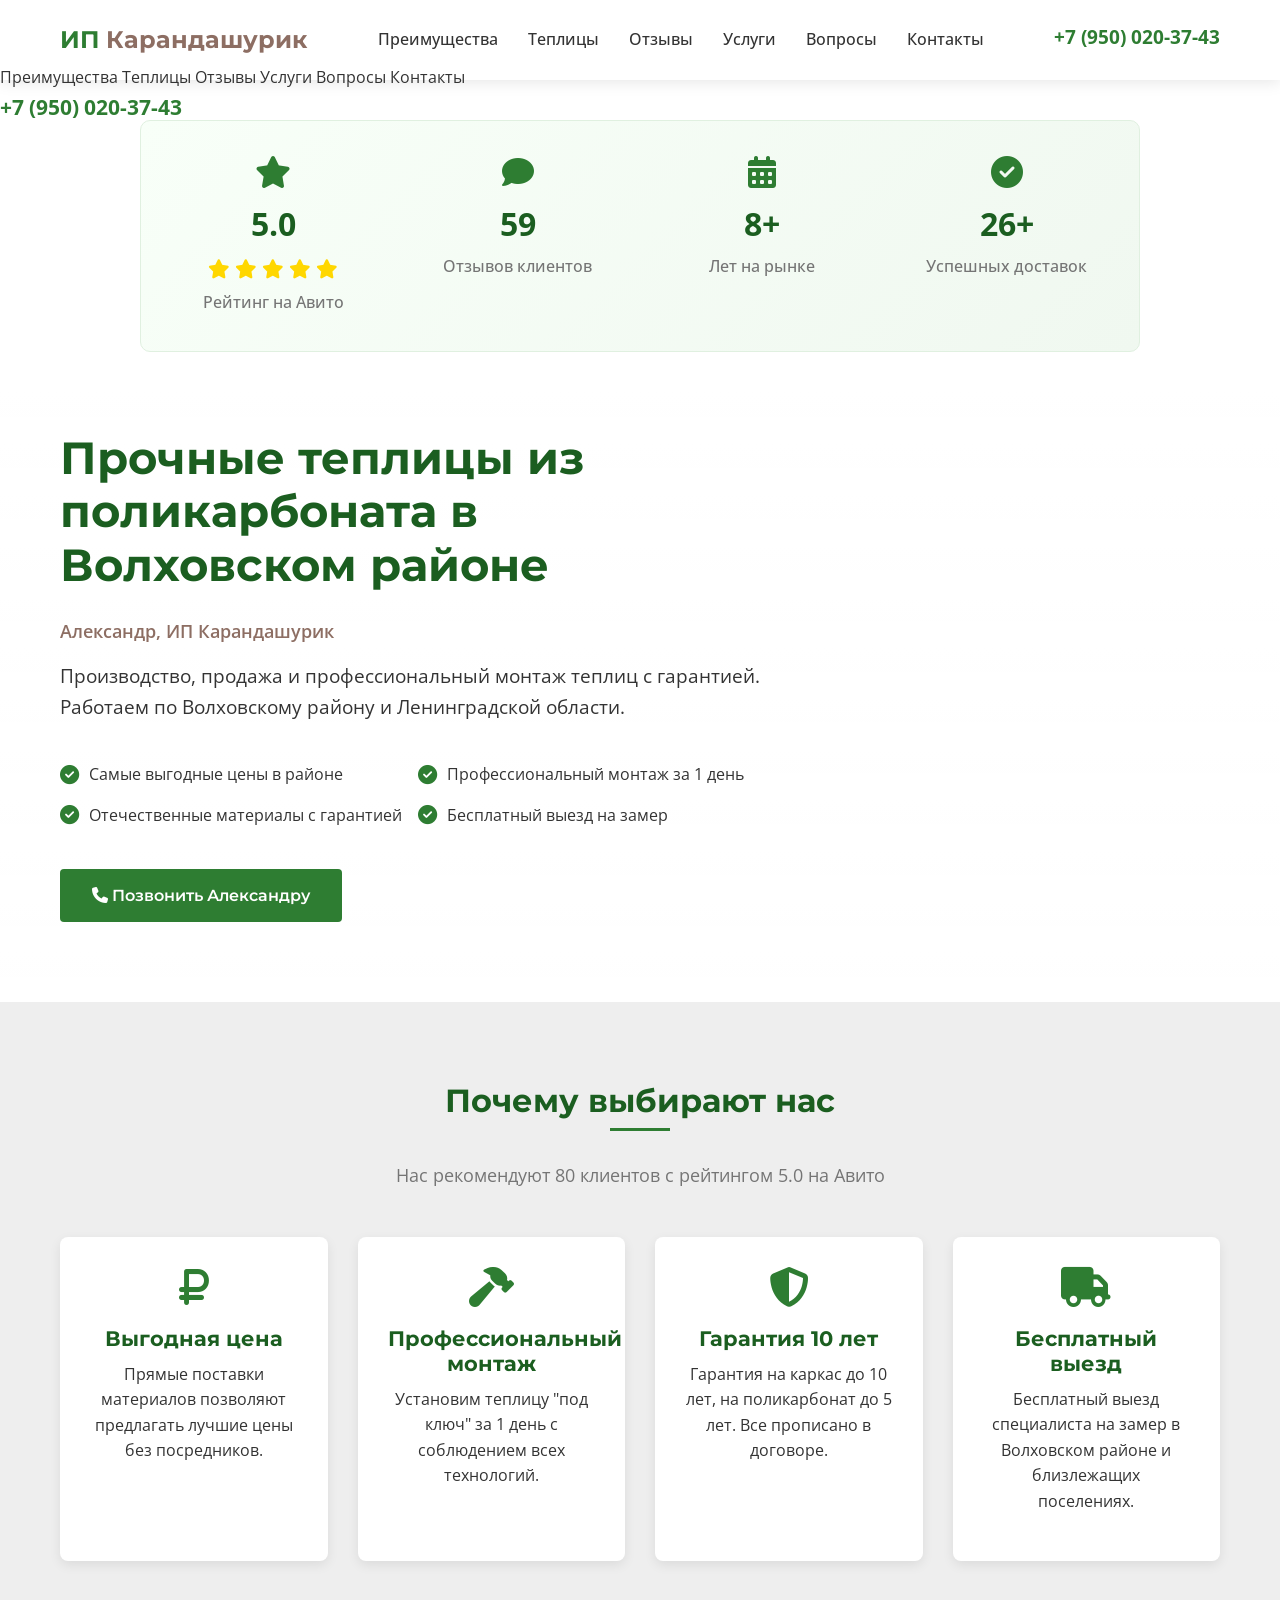
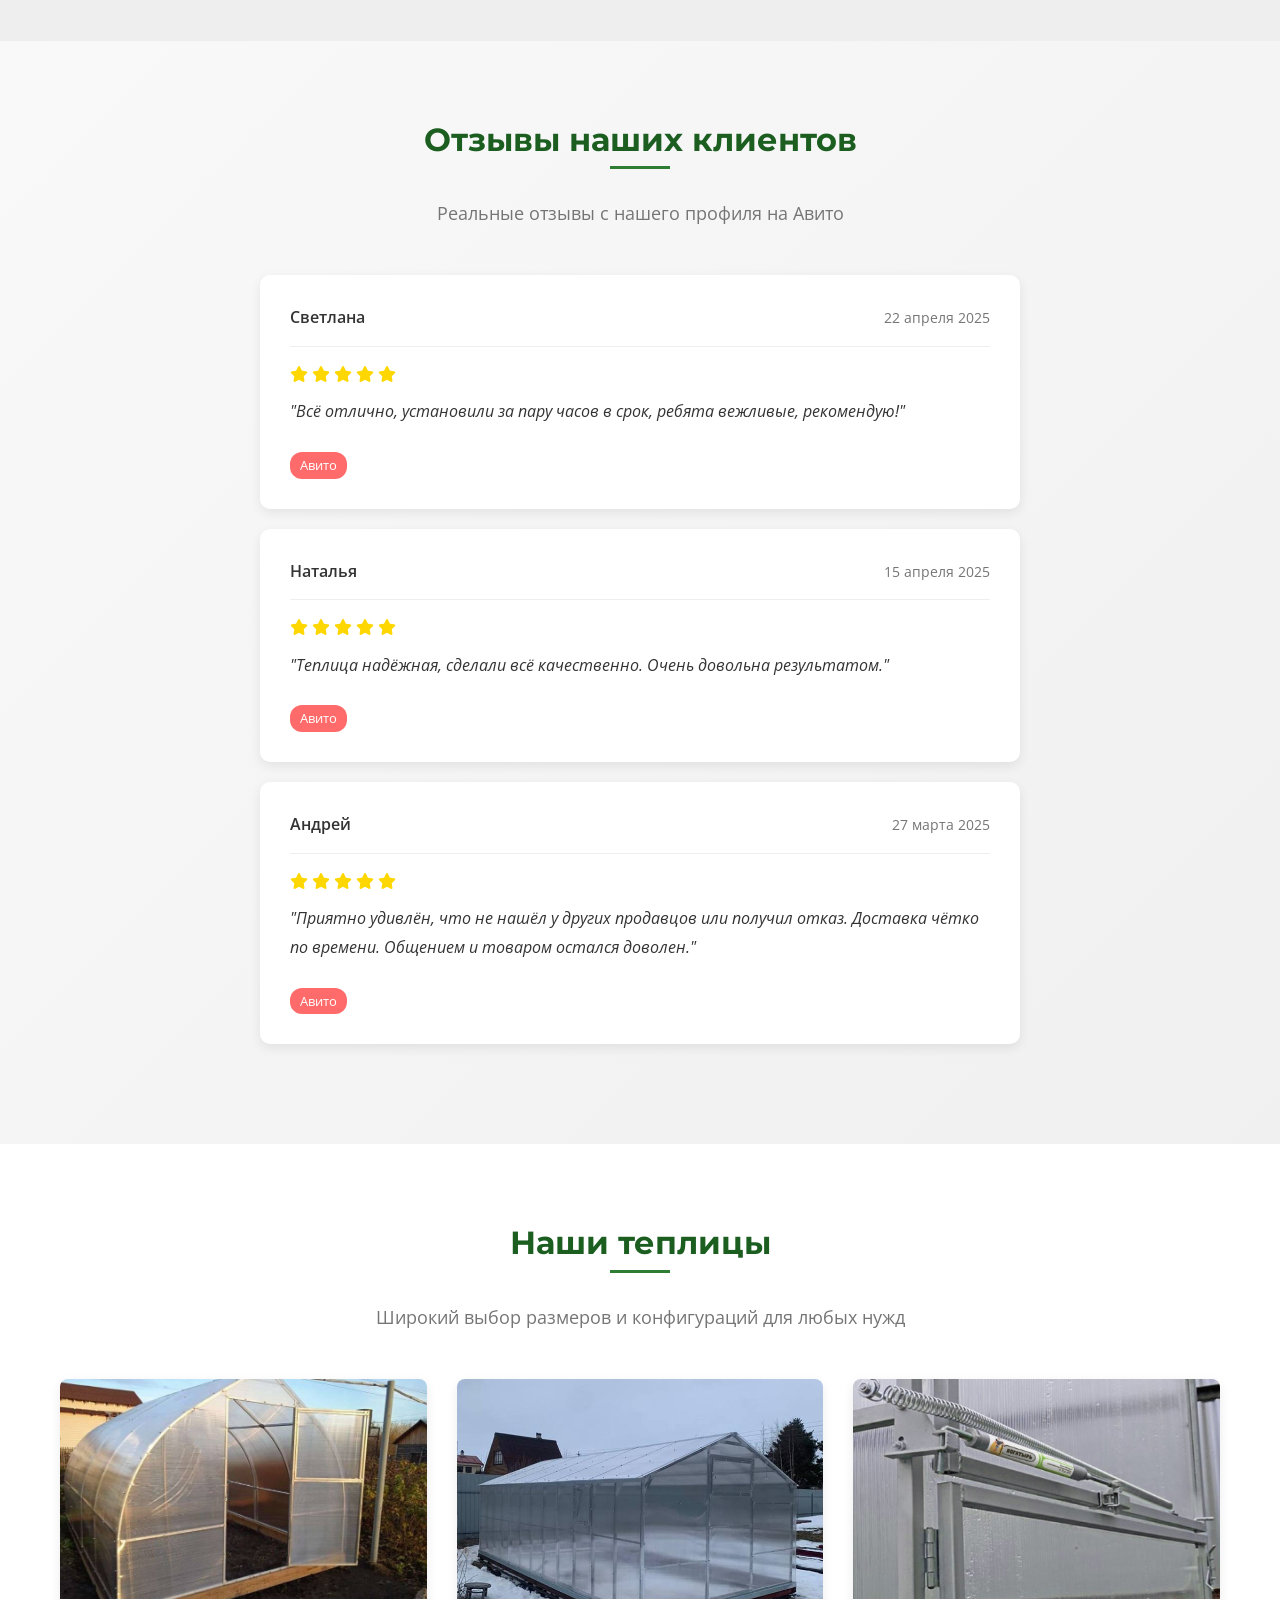
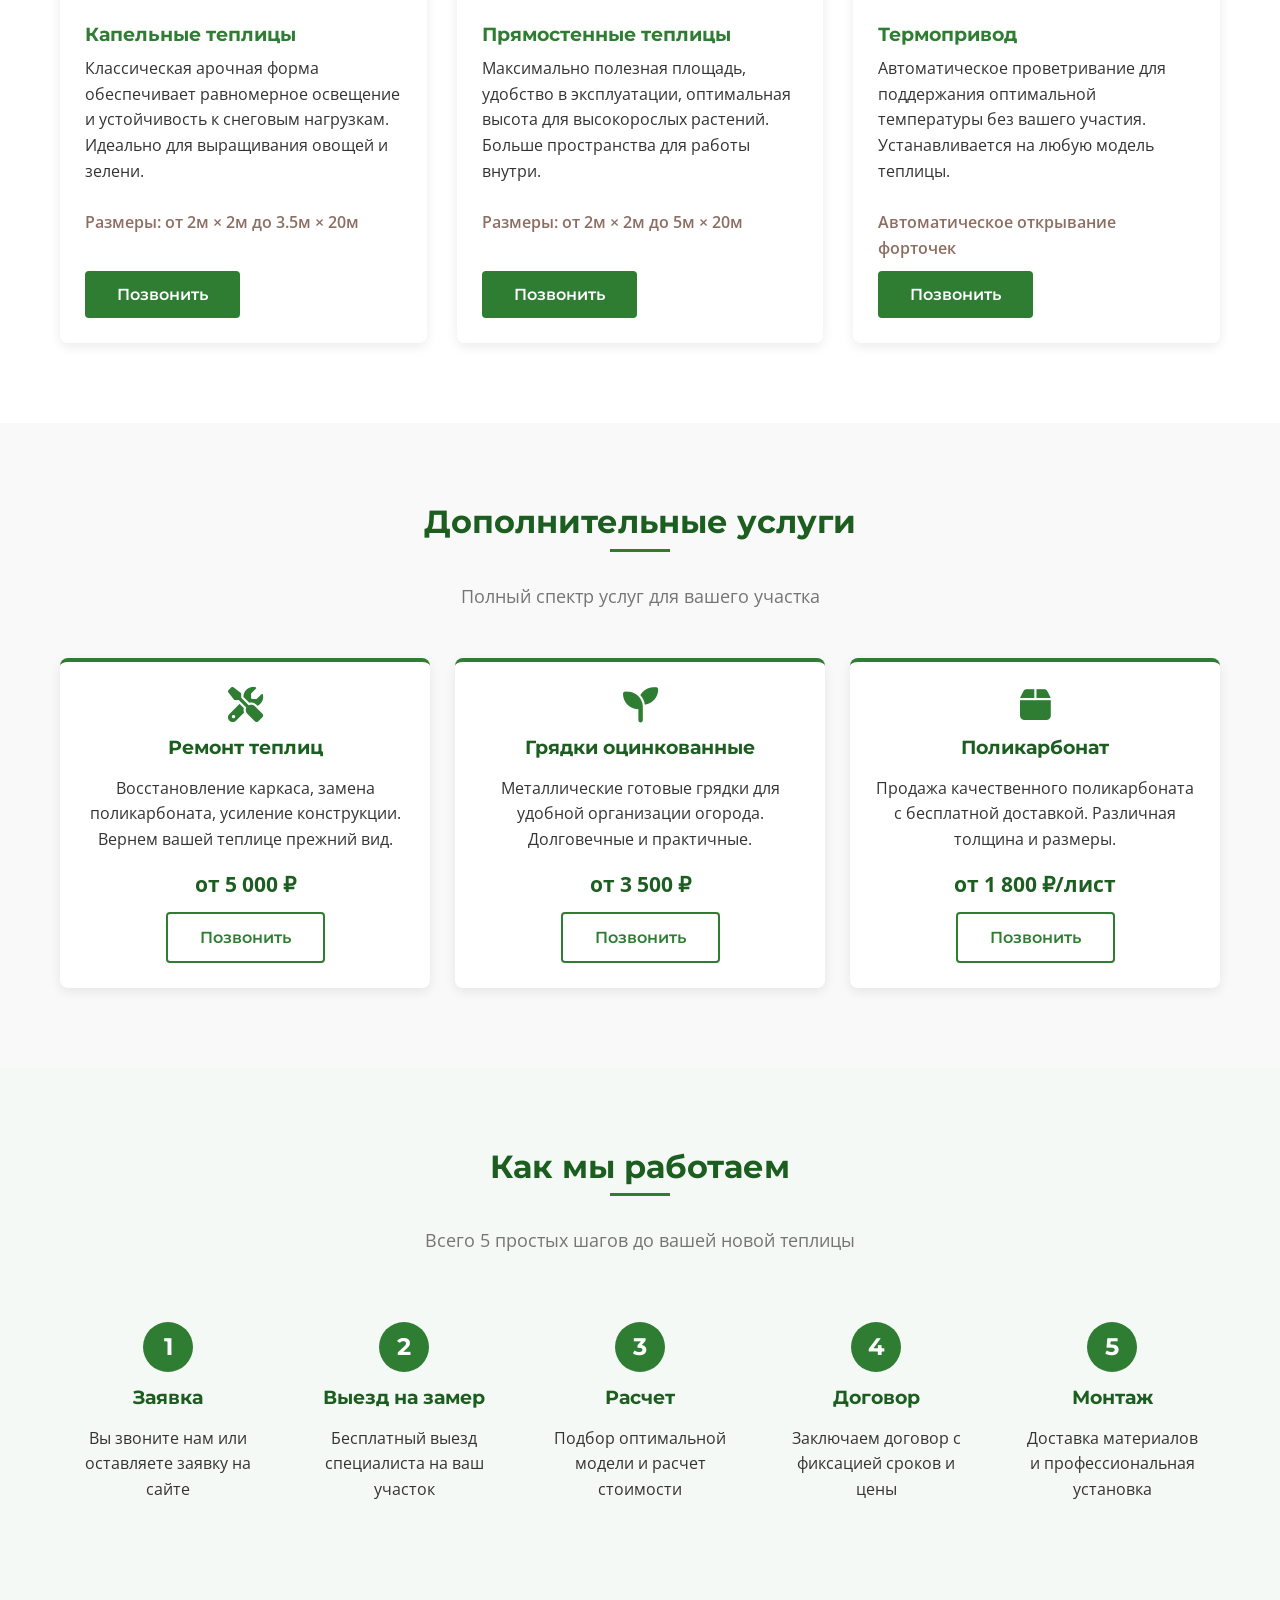
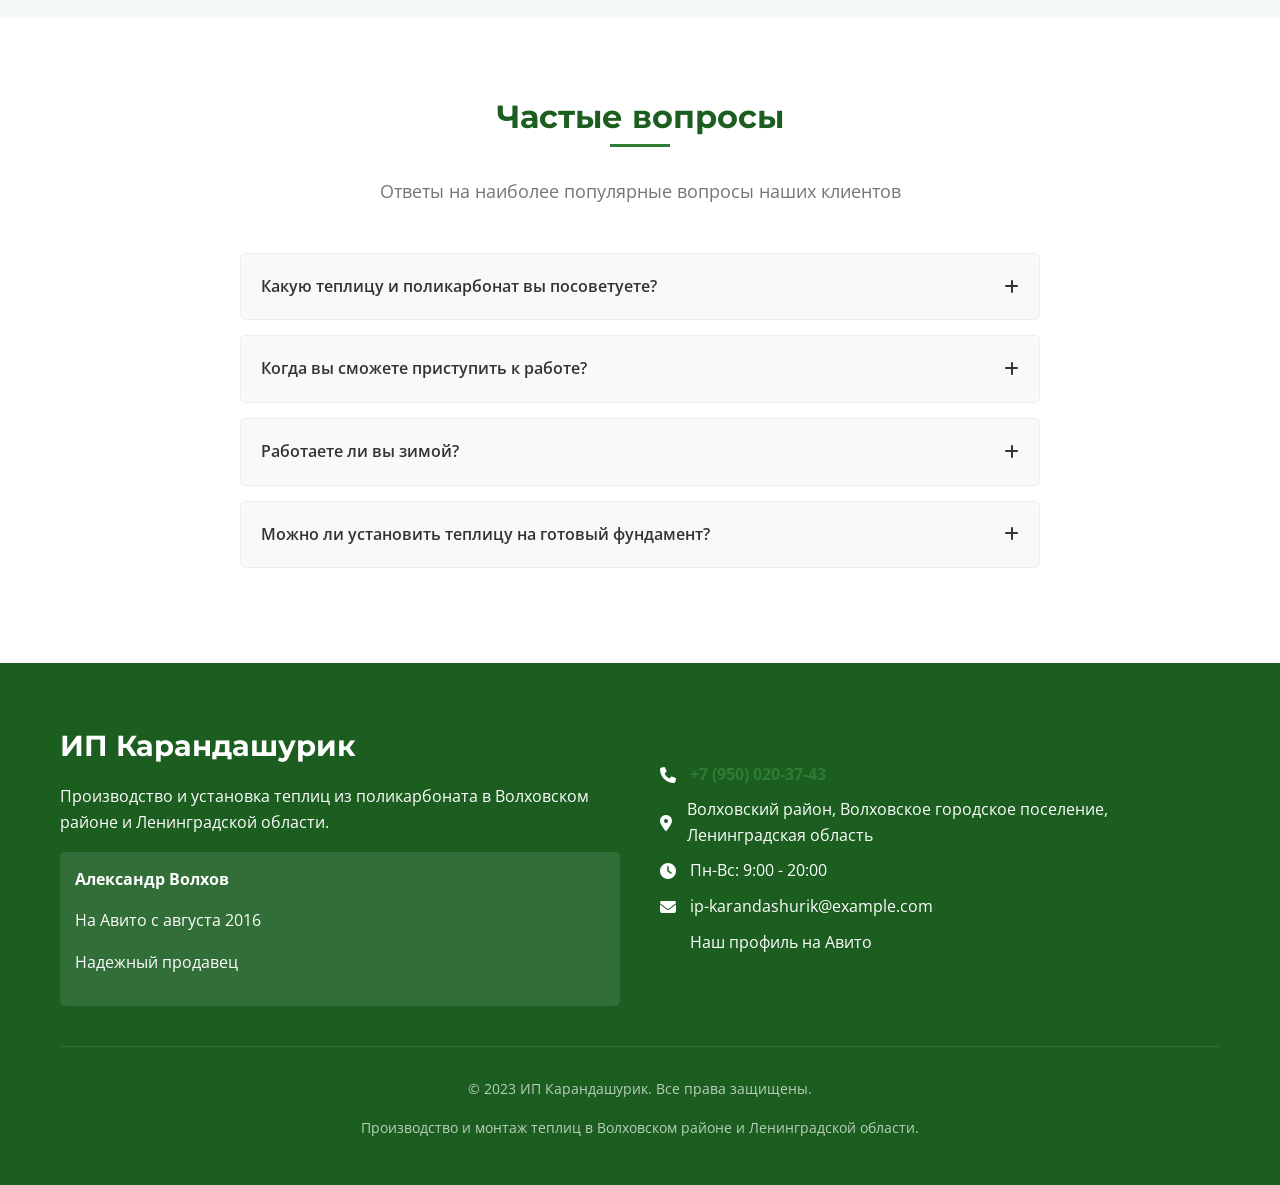
==== commit f82c5f7f: "Update button labels to "Позвонить" for various services in ИП карандашурик v2.html" ====
--- a/ИП карандашурик v2.html
+++ b/ИП карандашурик v2.html
@@ -1230,7 +1230,7 @@
                             <h3>Капельные теплицы</h3>
                             <p>Классическая арочная форма обеспечивает равномерное освещение и устойчивость к снеговым нагрузкам. Идеально для выращивания овощей и зелени.</p>
                             <div class="product-size">Размеры: от 2м × 2м до 3.5м × 20м</div>
-                            <button class="btn open-form">Заказать консультацию</button>
+                            <button class="btn open-form">Позвонить</button>
                         </div>
                     </div>
                     
@@ -1240,7 +1240,7 @@
                             <h3>Прямостенные теплицы</h3>
                             <p>Максимально полезная площадь, удобство в эксплуатации, оптимальная высота для высокорослых растений. Больше пространства для работы внутри.</p>
                             <div class="product-size">Размеры: от 2м × 2м до 5м × 20м</div>
-                            <button class="btn open-form">Заказать консультацию</button>
+                            <button class="btn open-form">Позвонить</button>
                         </div>
                     </div>
                     
@@ -1250,7 +1250,7 @@
                             <h3>Термопривод</h3>
                             <p>Автоматическое проветривание для поддержания оптимальной температуры без вашего участия. Устанавливается на любую модель теплицы.</p>
                             <div class="product-size">Автоматическое открывание форточек</div>
-                            <button class="btn open-form">Узнать подробнее</button>
+                            <button class="btn open-form">Позвонить</button>
                         </div>
                     </div>
                 </div>
@@ -1269,7 +1269,7 @@
                         <h3>Ремонт теплиц</h3>
                         <p>Восстановление каркаса, замена поликарбоната, усиление конструкции. Вернем вашей теплице прежний вид.</p>
                         <div class="product-price">от 5 000 ₽</div>
-                        <button class="btn btn-secondary open-form">Вызвать мастера</button>
+                        <button class="btn btn-secondary open-form">Позвонить</button>
                     </div>
                     
                     <div class="service-card">
@@ -1277,7 +1277,7 @@
                         <h3>Грядки оцинкованные</h3>
                         <p>Металлические готовые грядки для удобной организации огорода. Долговечные и практичные.</p>
                         <div class="product-price">от 3 500 ₽</div>
-                        <button class="btn btn-secondary open-form">Заказать грядки</button>
+                        <button class="btn btn-secondary open-form">Позвонить</button>
                     </div>
                     
                     <div class="service-card">
@@ -1285,7 +1285,7 @@
                         <h3>Поликарбонат</h3>
                         <p>Продажа качественного поликарбоната с бесплатной доставкой. Различная толщина и размеры.</p>
                         <div class="product-price">от 1 800 ₽/лист</div>
-                        <button class="btn btn-secondary open-form">Уточнить наличие</button>
+                        <button class="btn btn-secondary open-form">Позвонить</button>
                     </div>
                 </div>
             </div>
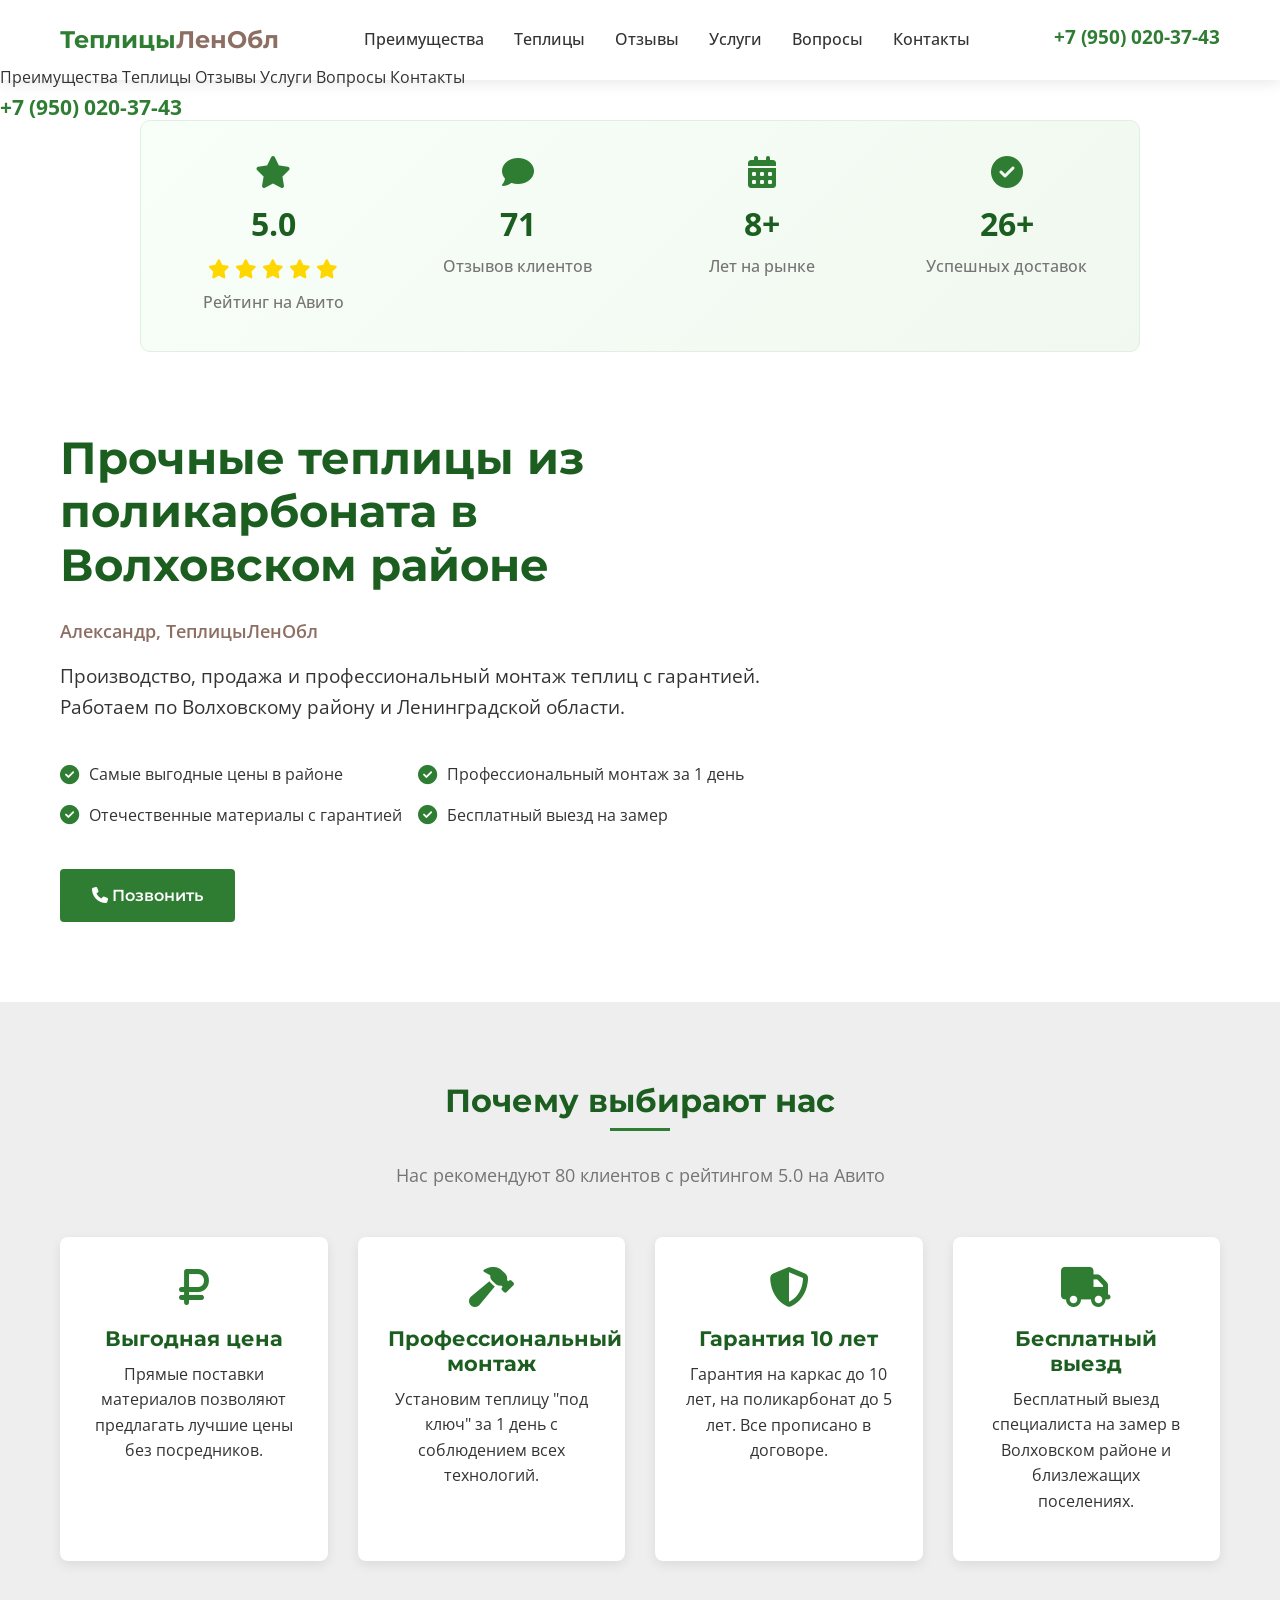
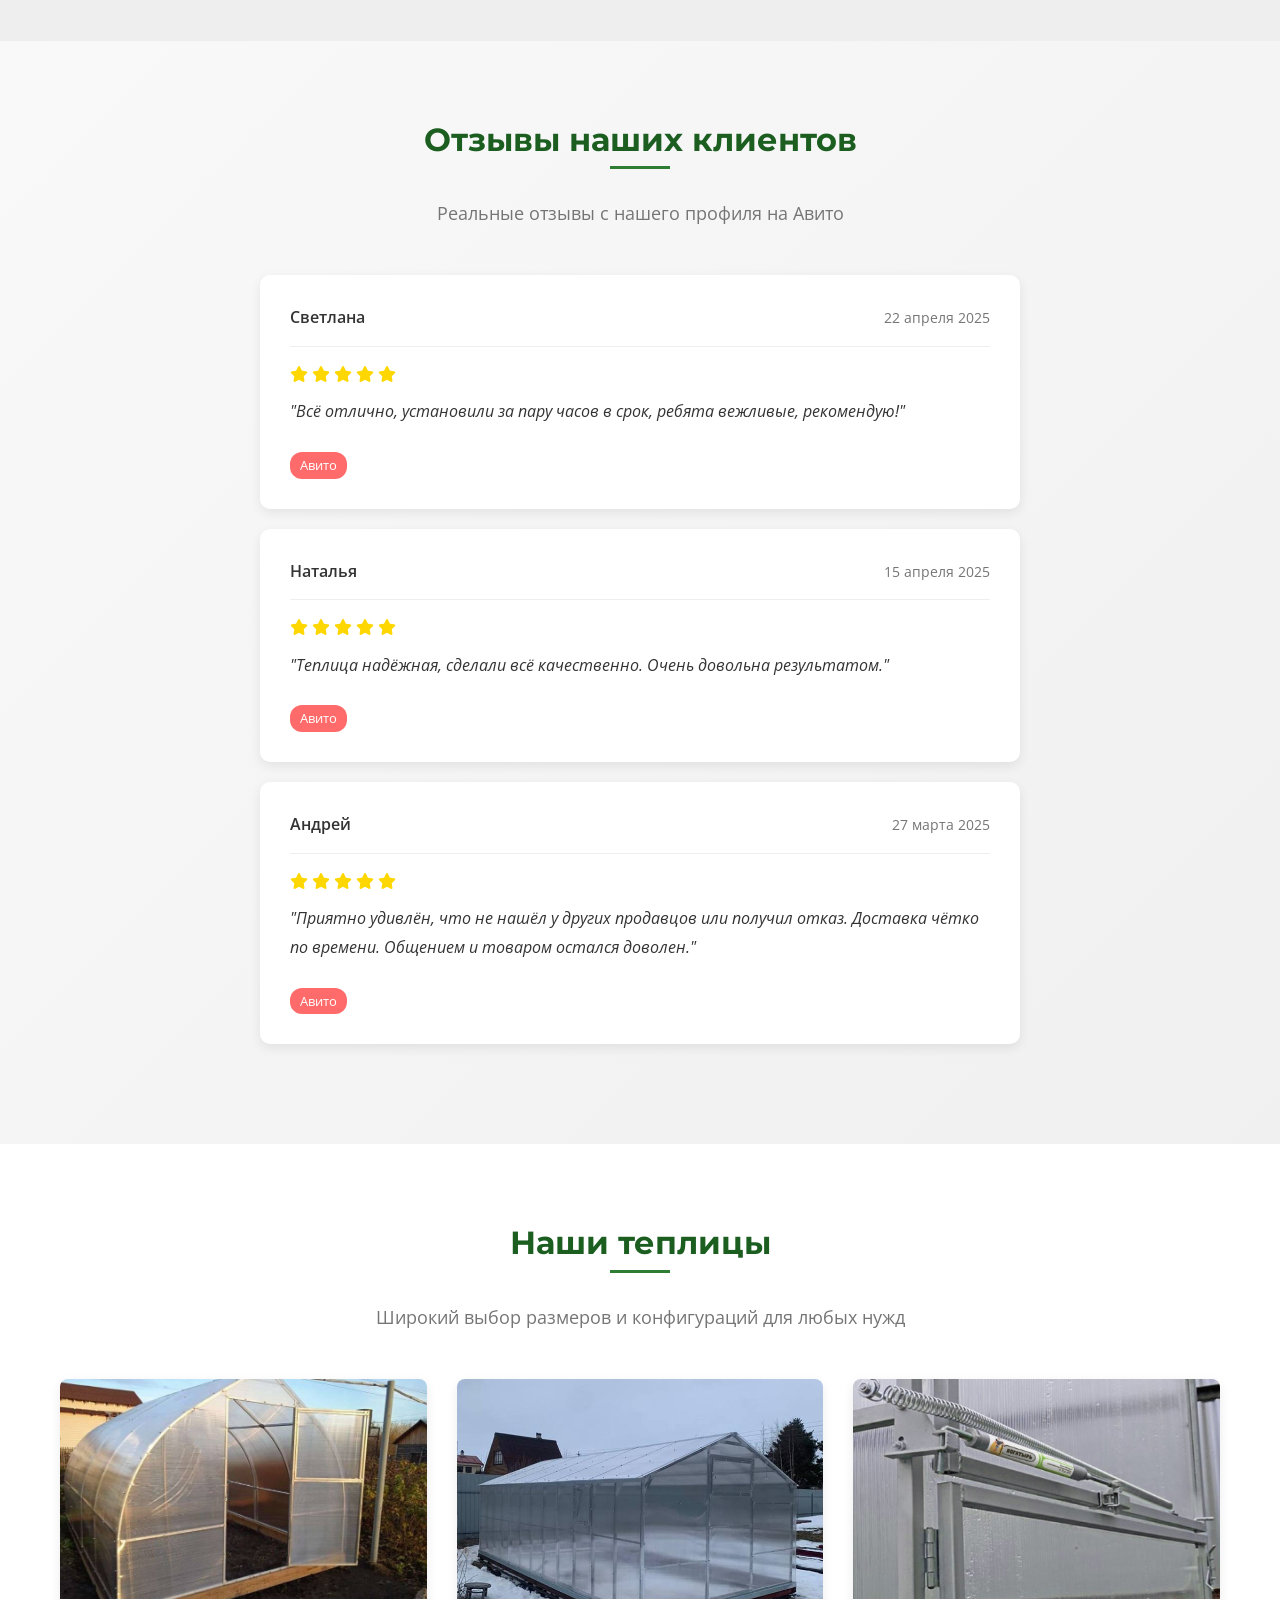
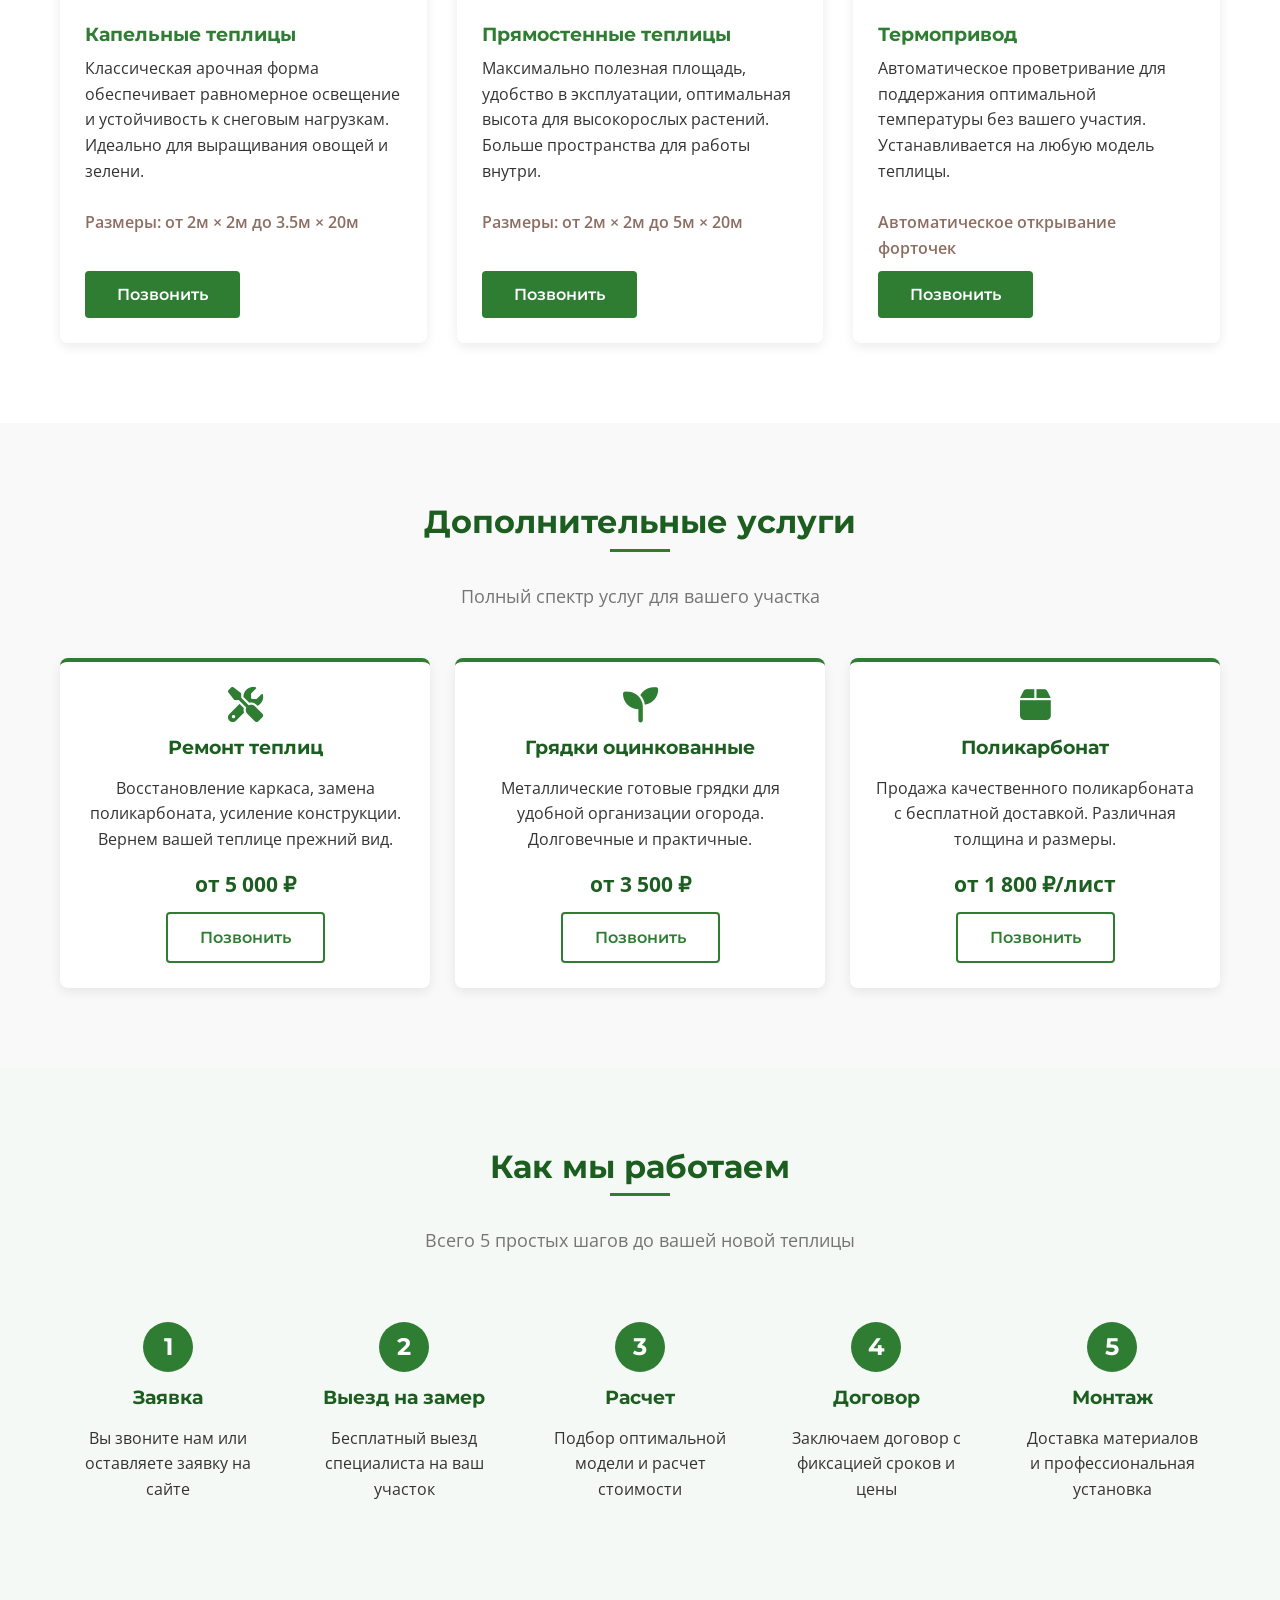
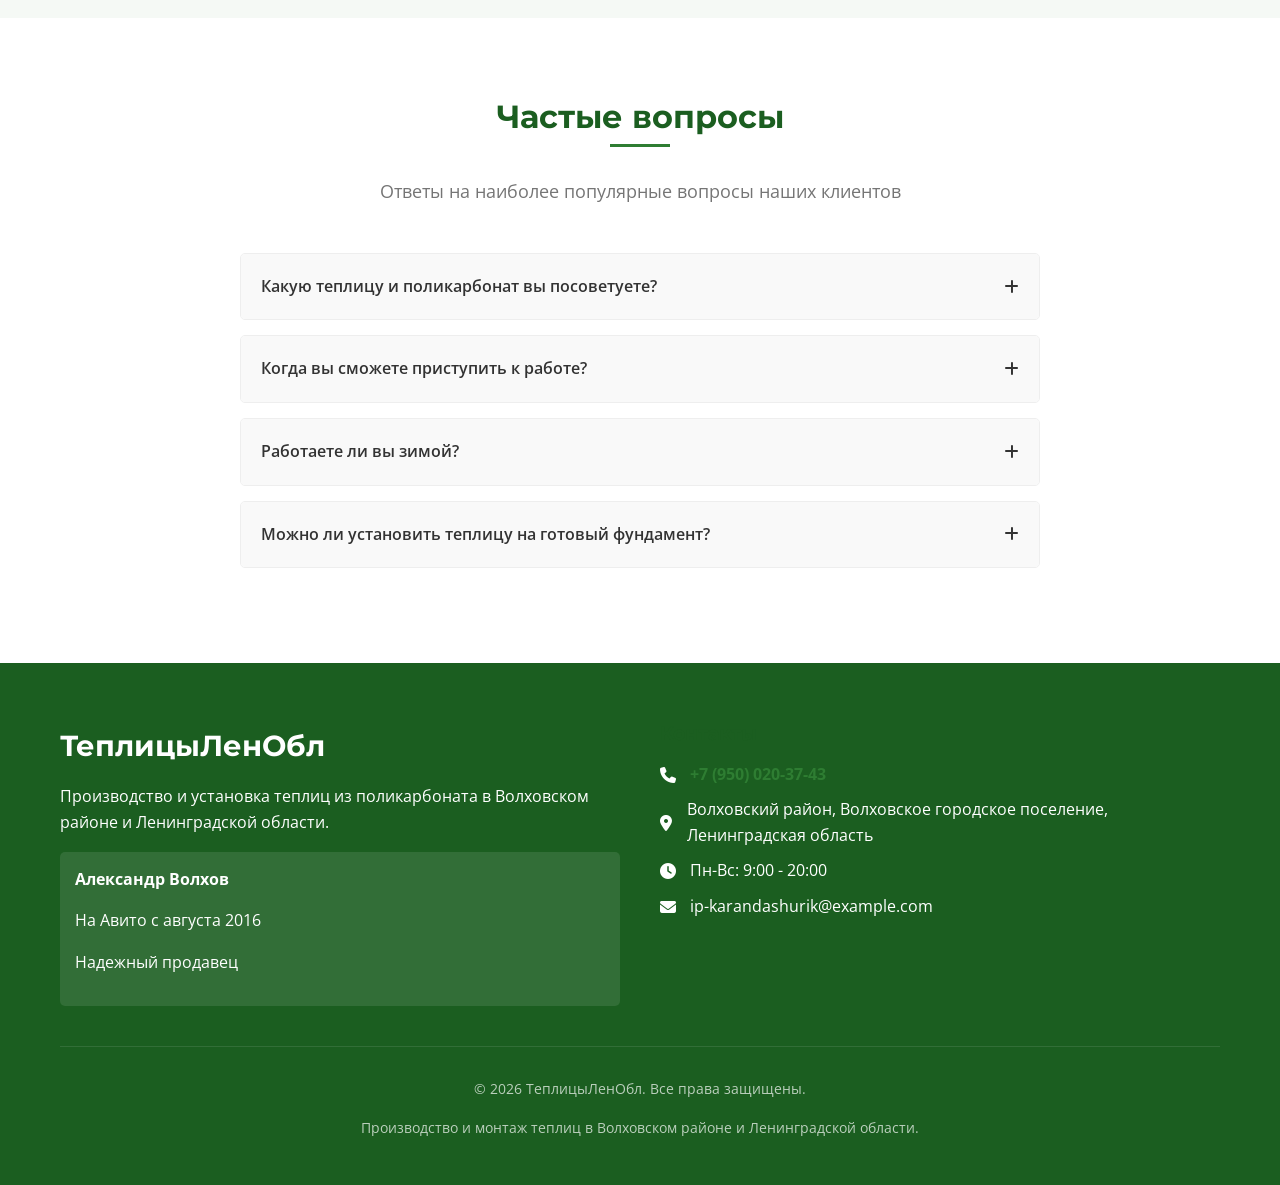
==== commit 3136fc92: "Update branding references from "ИП Карандашурик" to "ТеплицыЛенОбл" in ИП карандашурик v2.html" ====
--- a/ИП карандашурик v2.html
+++ b/ИП карандашурик v2.html
@@ -3,7 +3,7 @@
 <head>
     <meta charset="UTF-8">
     <meta name="viewport" content="width=device-width, initial-scale=1.0">
-    <title>Теплицы из поликарбоната в Волховском районе | ИП Карандашурик | Установка под ключ</title>
+    <title>Теплицы из поликарбоната в Волховском районе | ТеплицыЛенОбл | Установка под ключ</title>
     <meta name="description" content="Профессиональная установка теплиц в Волховском районе. Рейтинг 5.0 на Авито, 80 отзывов. Бесплатный замер, гарантия, ремонт теплиц. Звоните: +7 (950) 020-37-43">
     <meta name="keywords" content="теплицы Волхов, поликарбонат, установка теплиц, теплицы под ключ, ремонт теплиц, грядки оцинкованные">
     <link rel="preconnect" href="https://fonts.googleapis.com">
@@ -1014,7 +1014,7 @@
     <!-- Шапка -->
     <header>
         <div class="container header-container">
-            <a href="#" class="logo">ИП <span>Карандашурик</span></a>
+            <a href="#" class="logo">Теплицы<span>ЛенОбл</span></a>
             
             <nav class="nav-links">
                 <a href="#benefits">Преимущества</a>
@@ -1094,7 +1094,7 @@
             <div class="container">
                 <div class="hero-content">
                     <h1>Прочные теплицы из поликарбоната в Волховском районе</h1>
-                    <div class="hero-subtitle">Александр, ИП Карандашурик</div>
+                    <div class="hero-subtitle">Александр, ТеплицыЛенОбл</div>
                     <p>Производство, продажа и профессиональный монтаж теплиц с гарантией. Работаем по Волховскому району и Ленинградской области.</p>
                     
                     <div class="features-list">
@@ -1118,7 +1118,7 @@
                     
                     <div class="hero-buttons">
                         <a href="tel:+79500203743" class="btn">
-                            <i class="fas fa-phone"></i> Позвонить Александру
+                            <i class="fas fa-phone"></i> Позвонить
                         </a>
                     </div>
                 </div>
@@ -1388,7 +1388,7 @@
         <div class="container">
             <div class="footer-content">
                 <div>
-                    <div class="footer-logo">ИП Карандашурик</div>
+                    <div class="footer-logo">ТеплицыЛенОбл</div>
                     <p>Производство и установка теплиц из поликарбоната в Волховском районе и Ленинградской области.</p>
                     <div class="seller-info">
                         <p><strong>Александр Волхов</strong></p>
@@ -1403,12 +1403,11 @@
                     <p><i class="fas fa-map-marker-alt"></i> Волховский район, Волховское городское поселение, Ленинградская область</p>
                     <p><i class="fas fa-clock"></i> Пн-Вс: 9:00 - 20:00</p>
                     <p><i class="fas fa-envelope"></i> ip-karandashurik@example.com</p>
-                    <p><i class="fab fa-avito"></i> <a href="https://www.avito.ru/brands/95584534?src=sharing" target="_blank">Наш профиль на Авито</a></p>
                 </div>
             </div>
             
             <div class="footer-bottom">
-                <p>© 2023 ИП Карандашурик. Все права защищены.</p>
+                <p>© 2026 ТеплицыЛенОбл. Все права защищены.</p>
                 <p>Производство и монтаж теплиц в Волховском районе и Ленинградской области.</p>
             </div>
         </div>
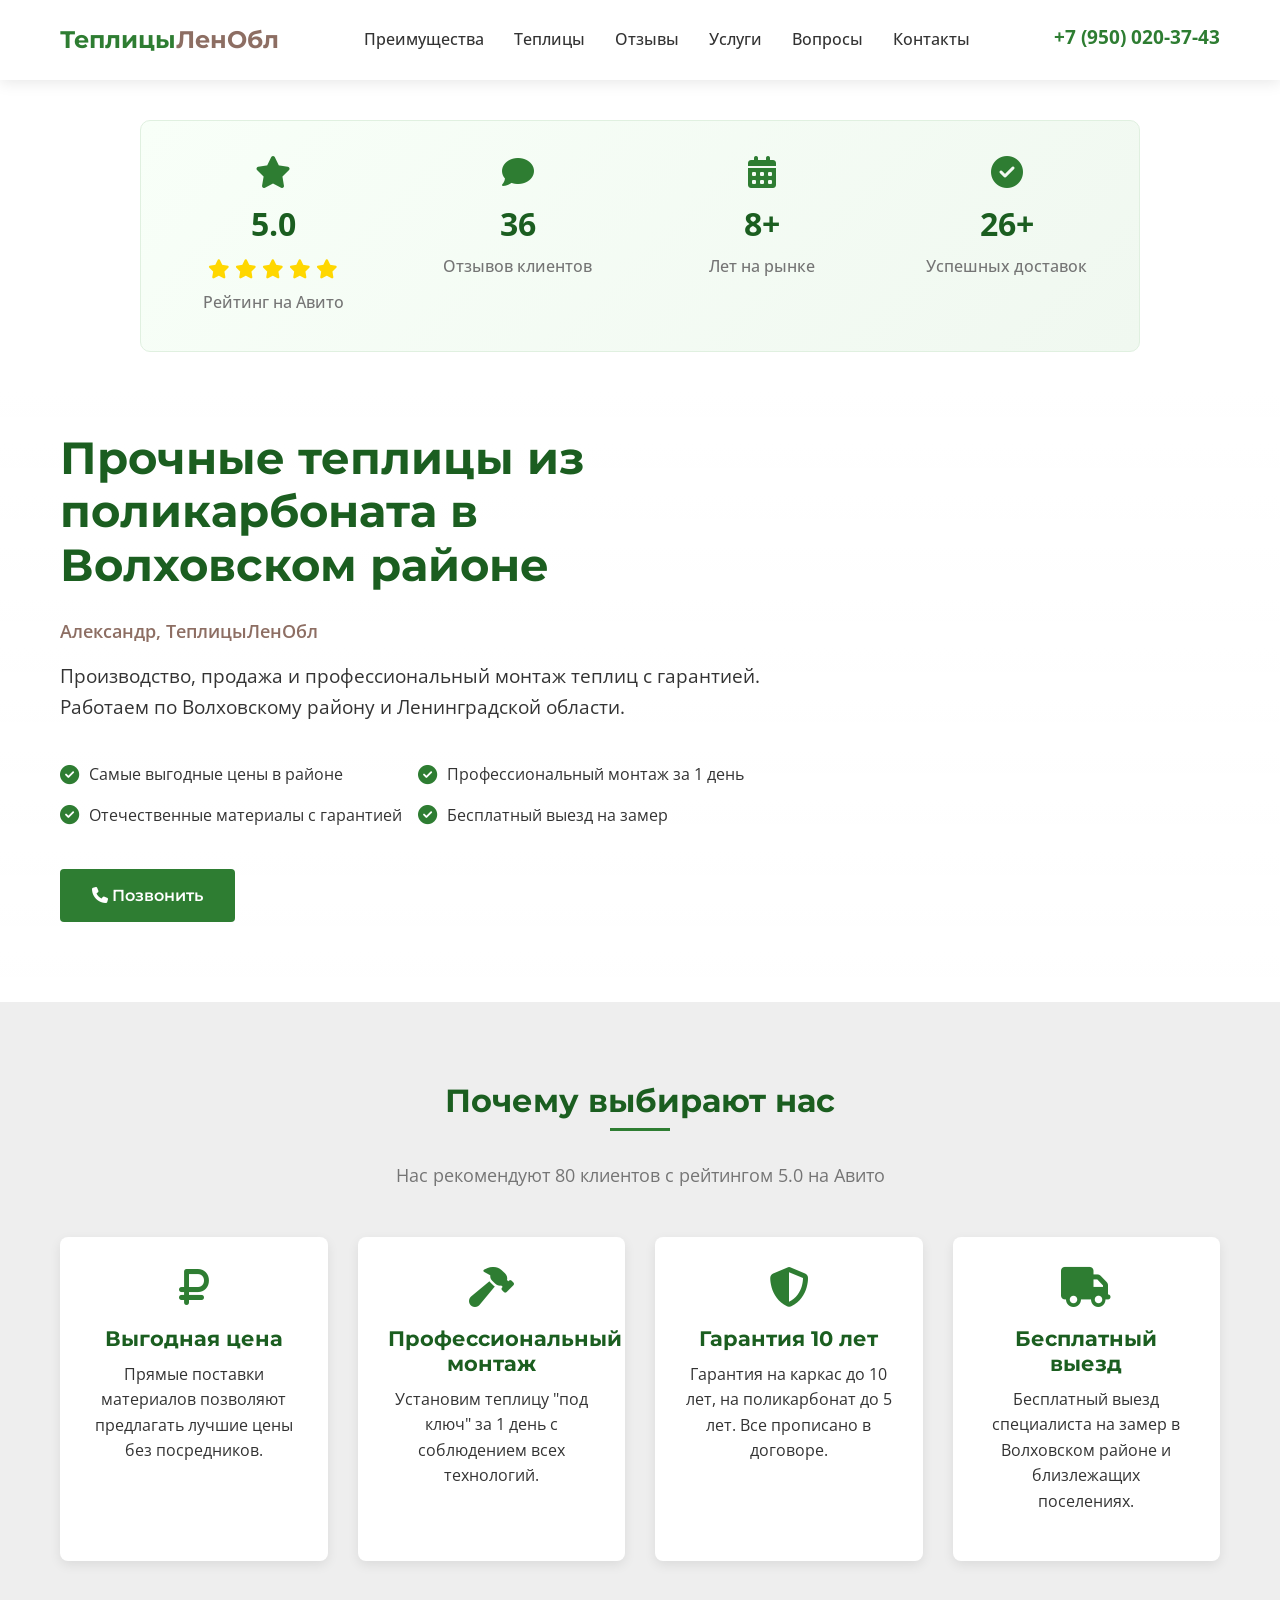
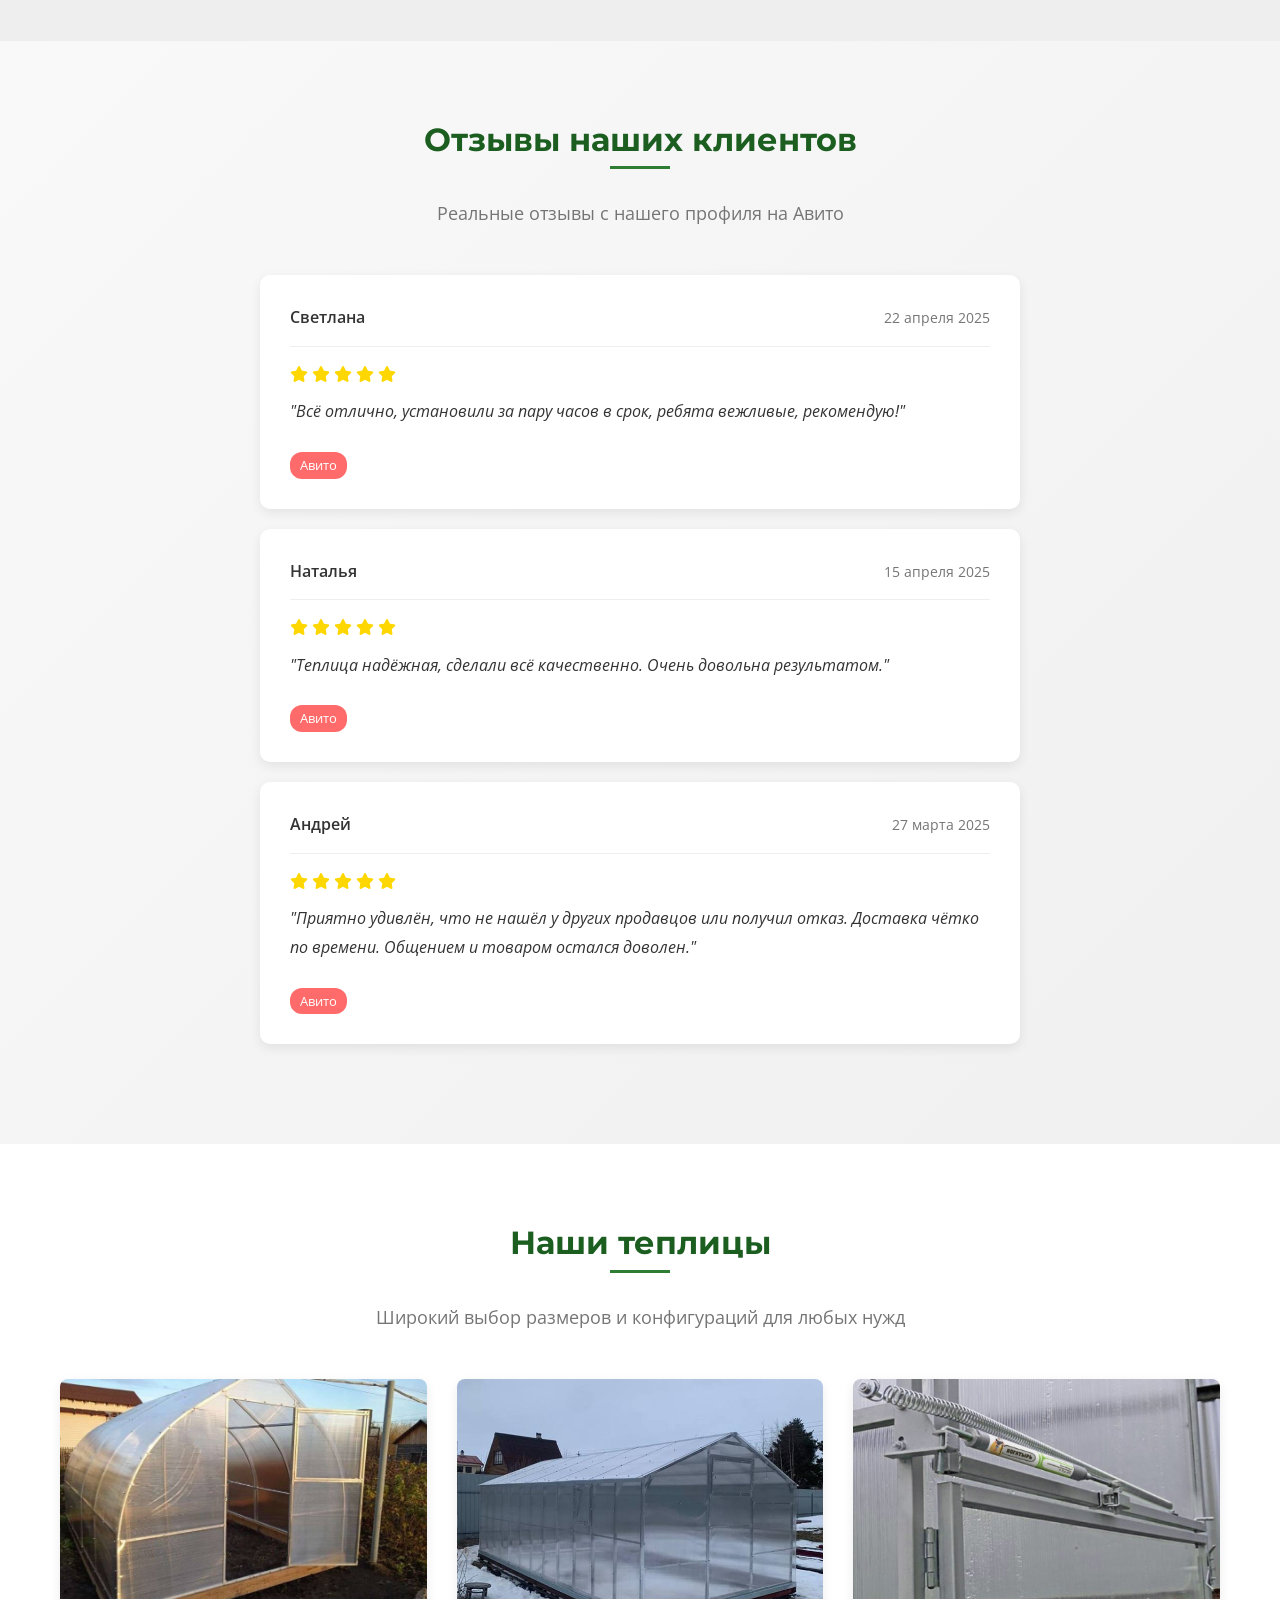
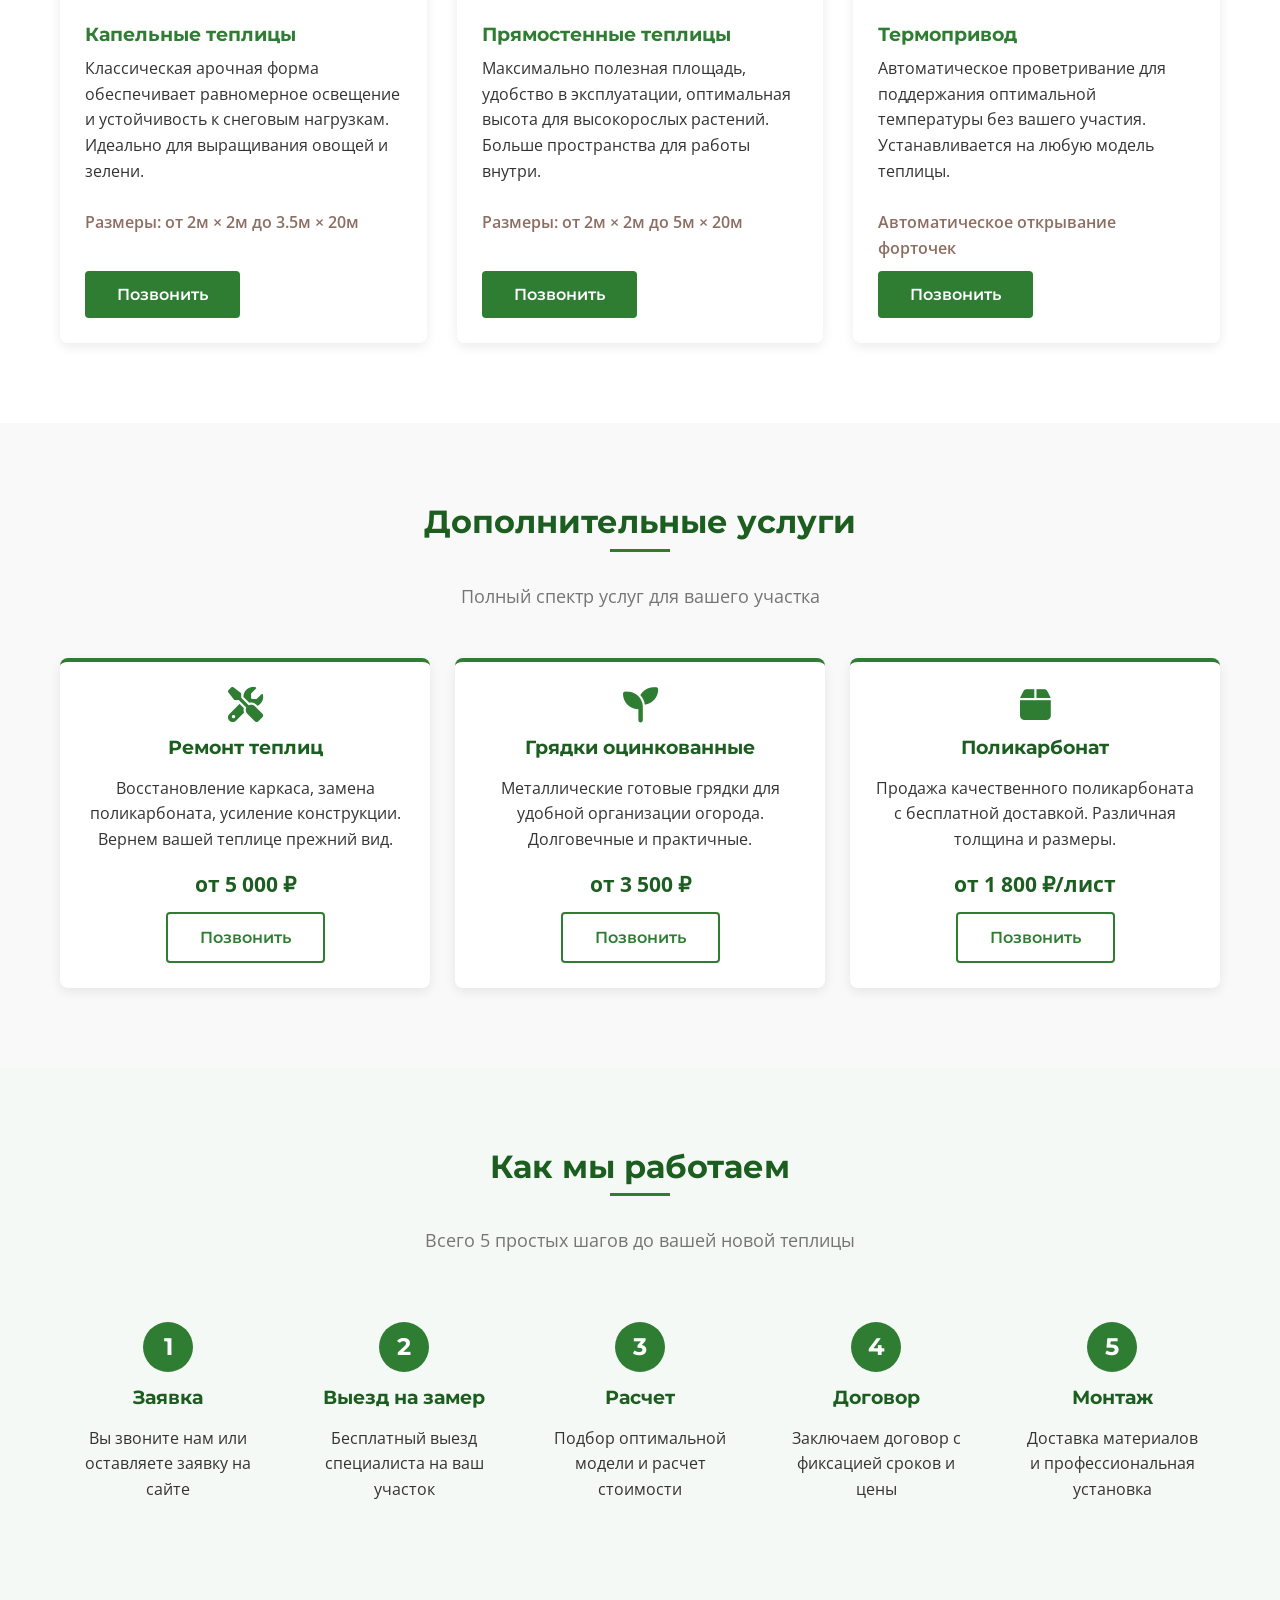
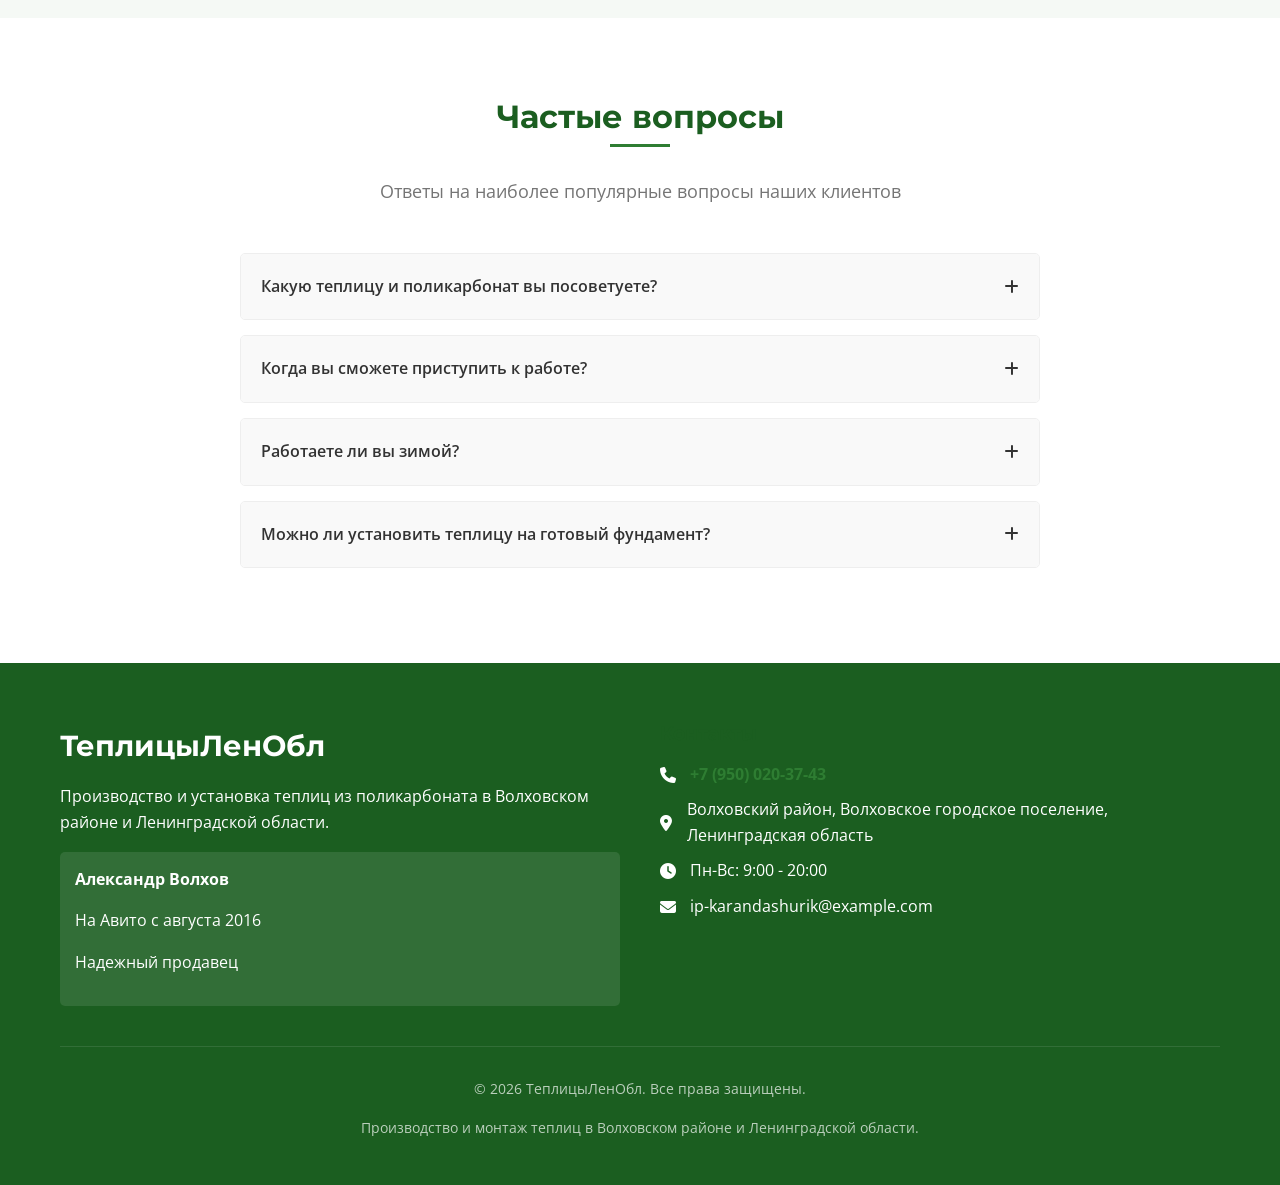
==== commit cc7a8b53: "Add mobile menu styles for responsive design in ИП карандашурик v2.html" ====
--- a/ИП карандашурик v2.html
+++ b/ИП карандашурик v2.html
@@ -231,6 +231,10 @@
             cursor: pointer;
         }
 
+        .mobile-menu {
+            display: none;
+        }
+
         /* Главный контент */
         main {
             margin-top: 80px;
@@ -793,6 +797,7 @@
             }
             
             .mobile-menu {
+                display: block;
                 position: fixed;
                 top: 80px;
                 left: 0;
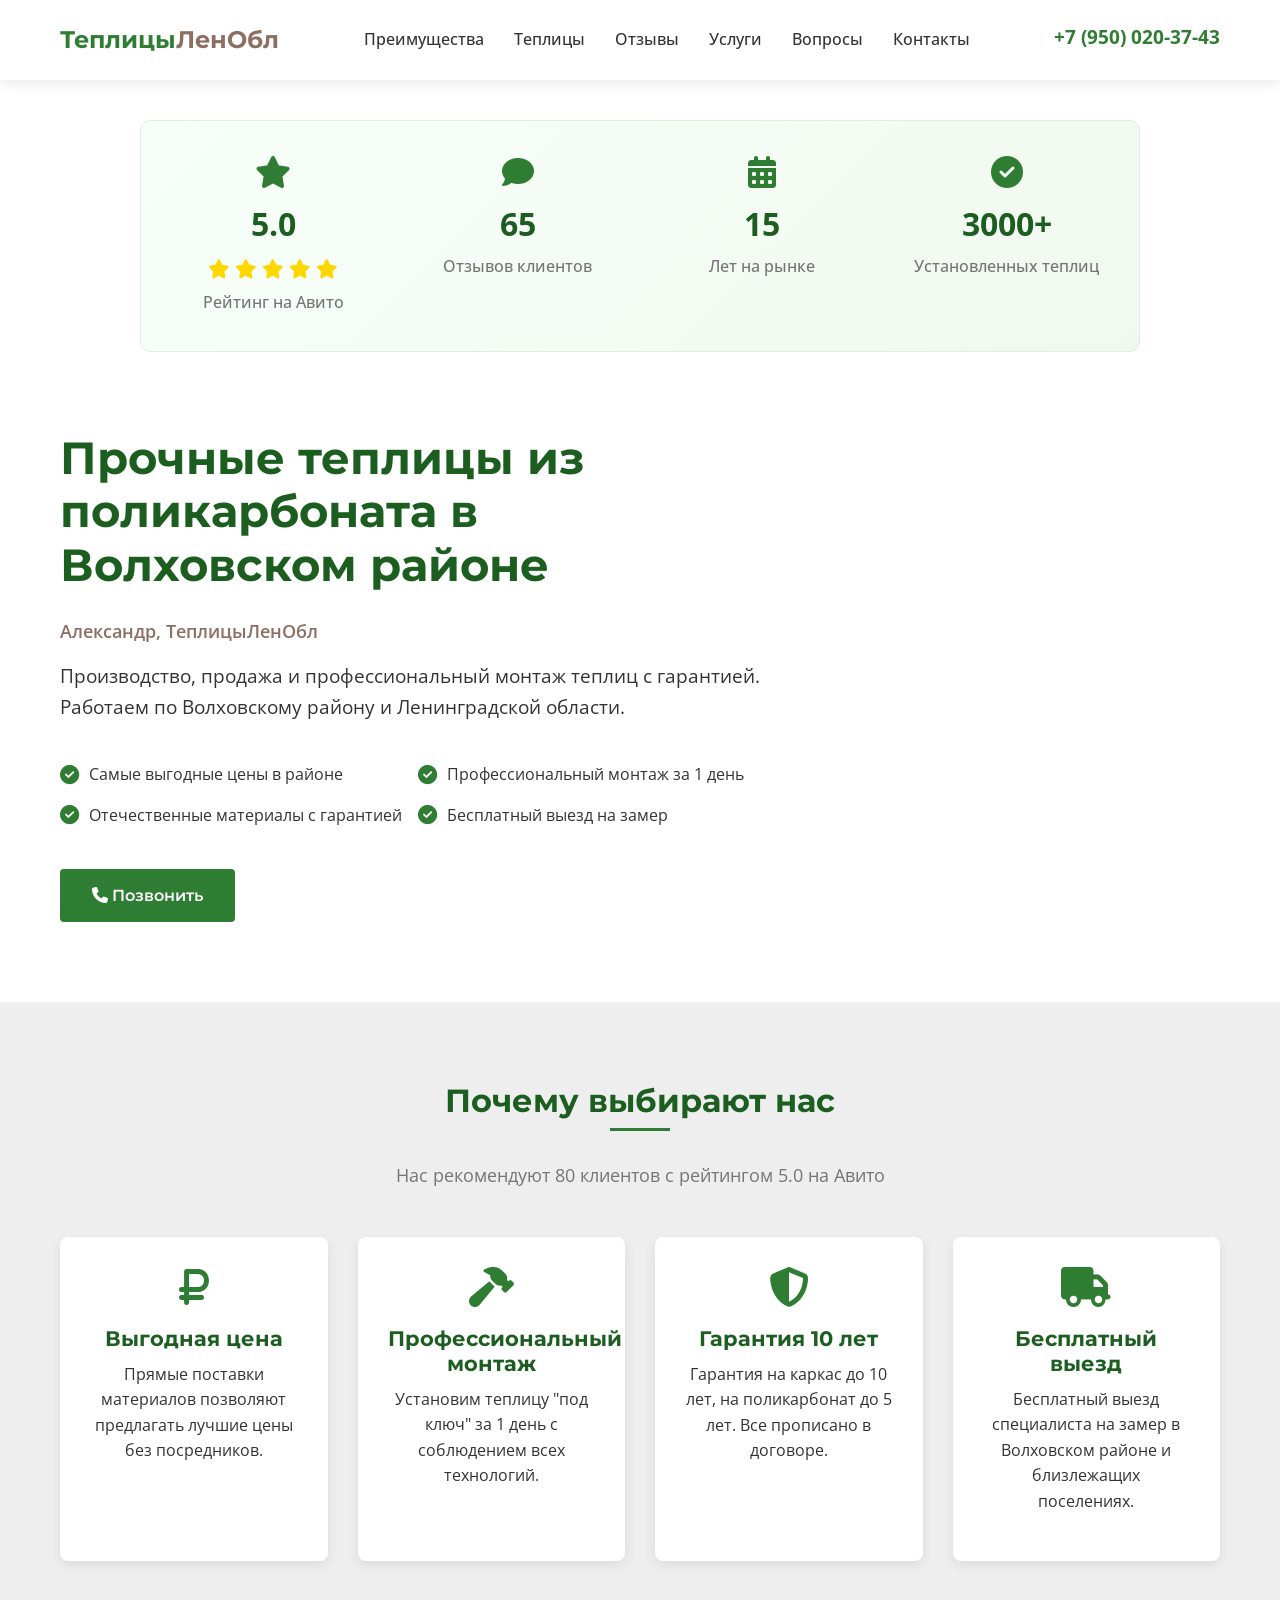
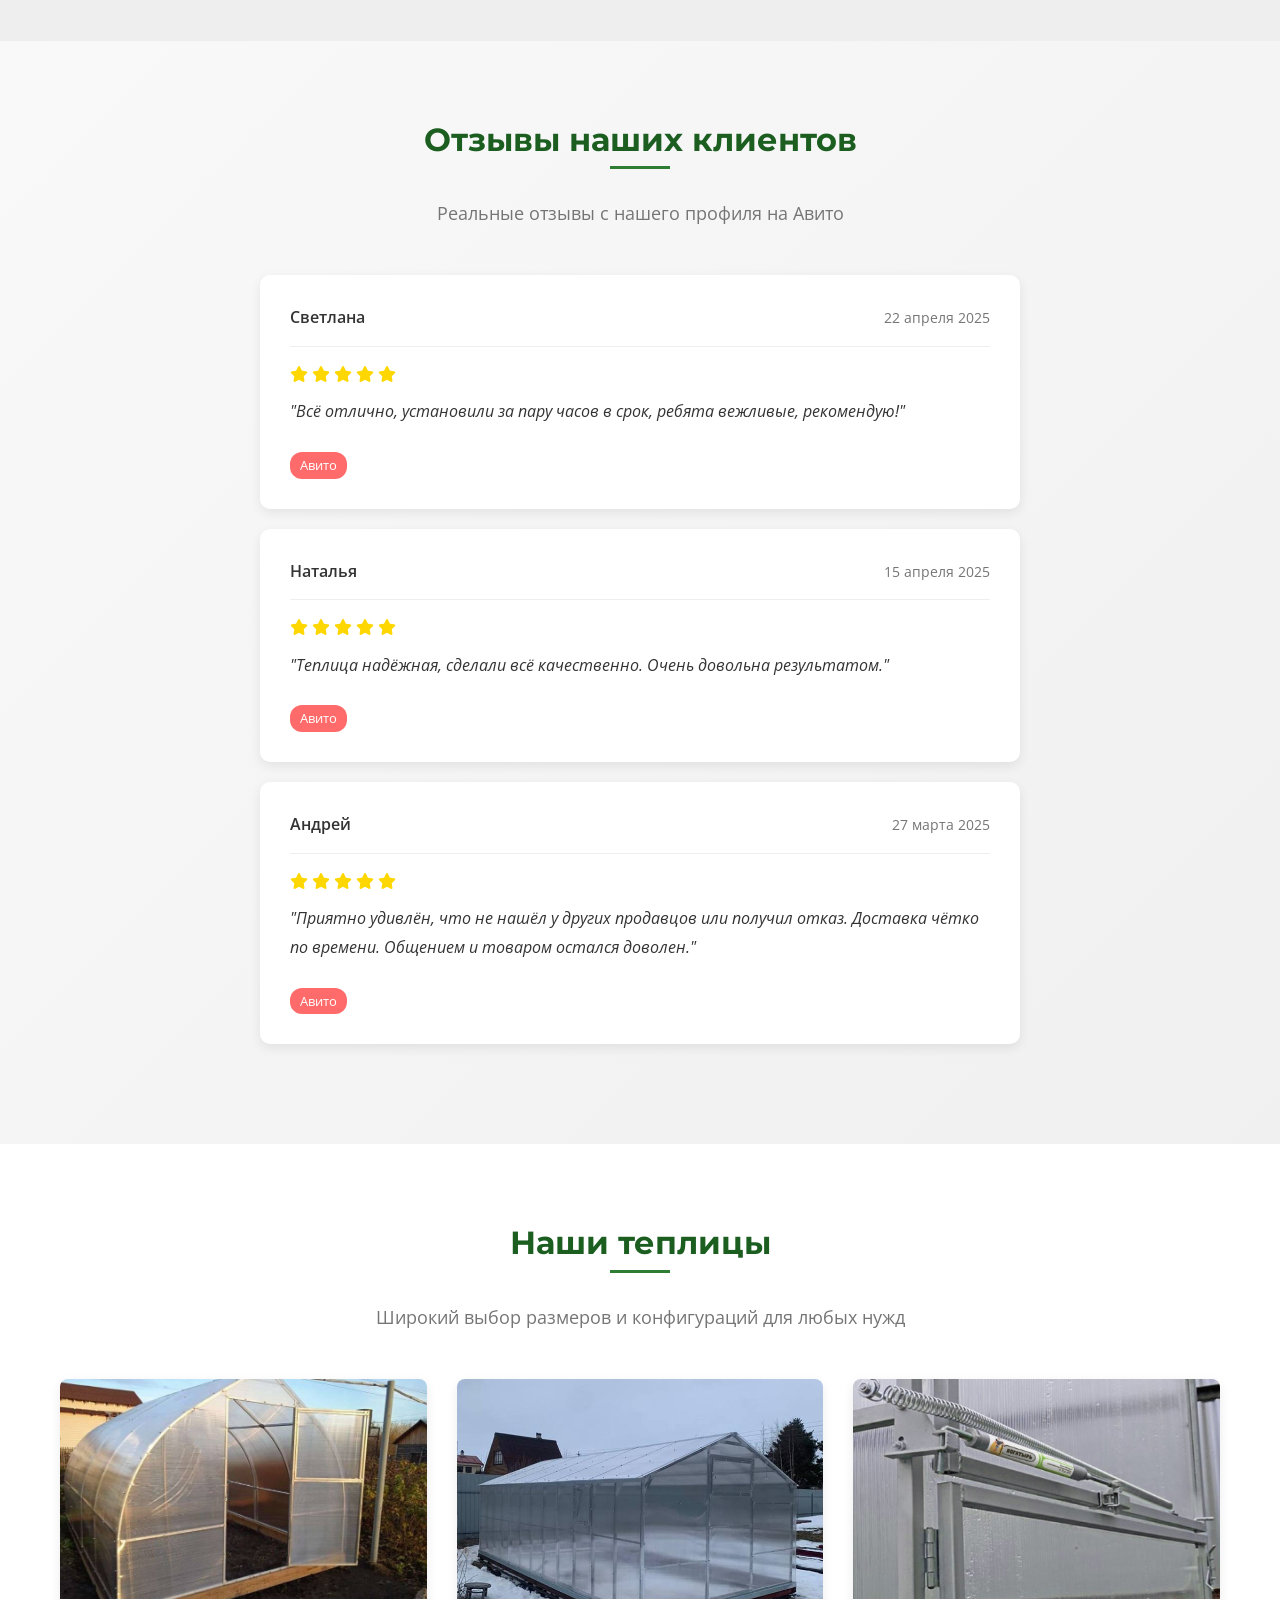
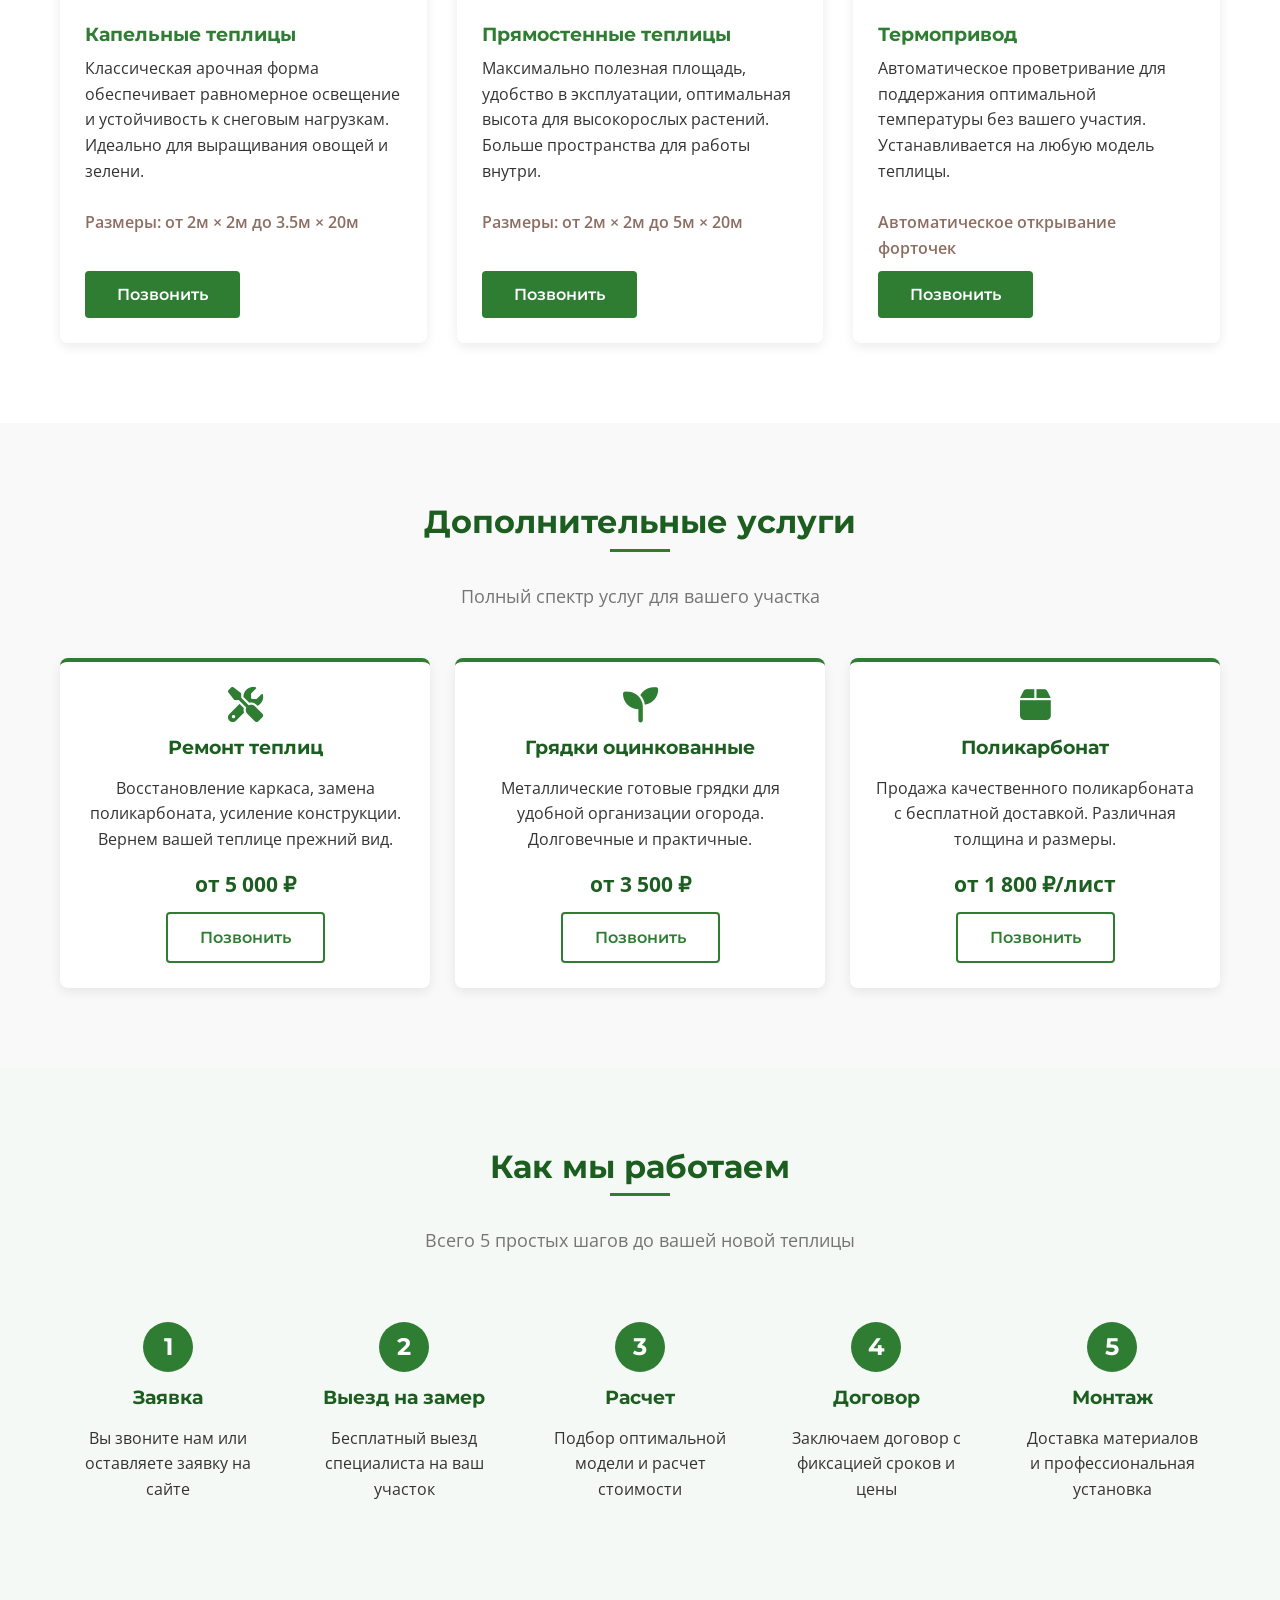
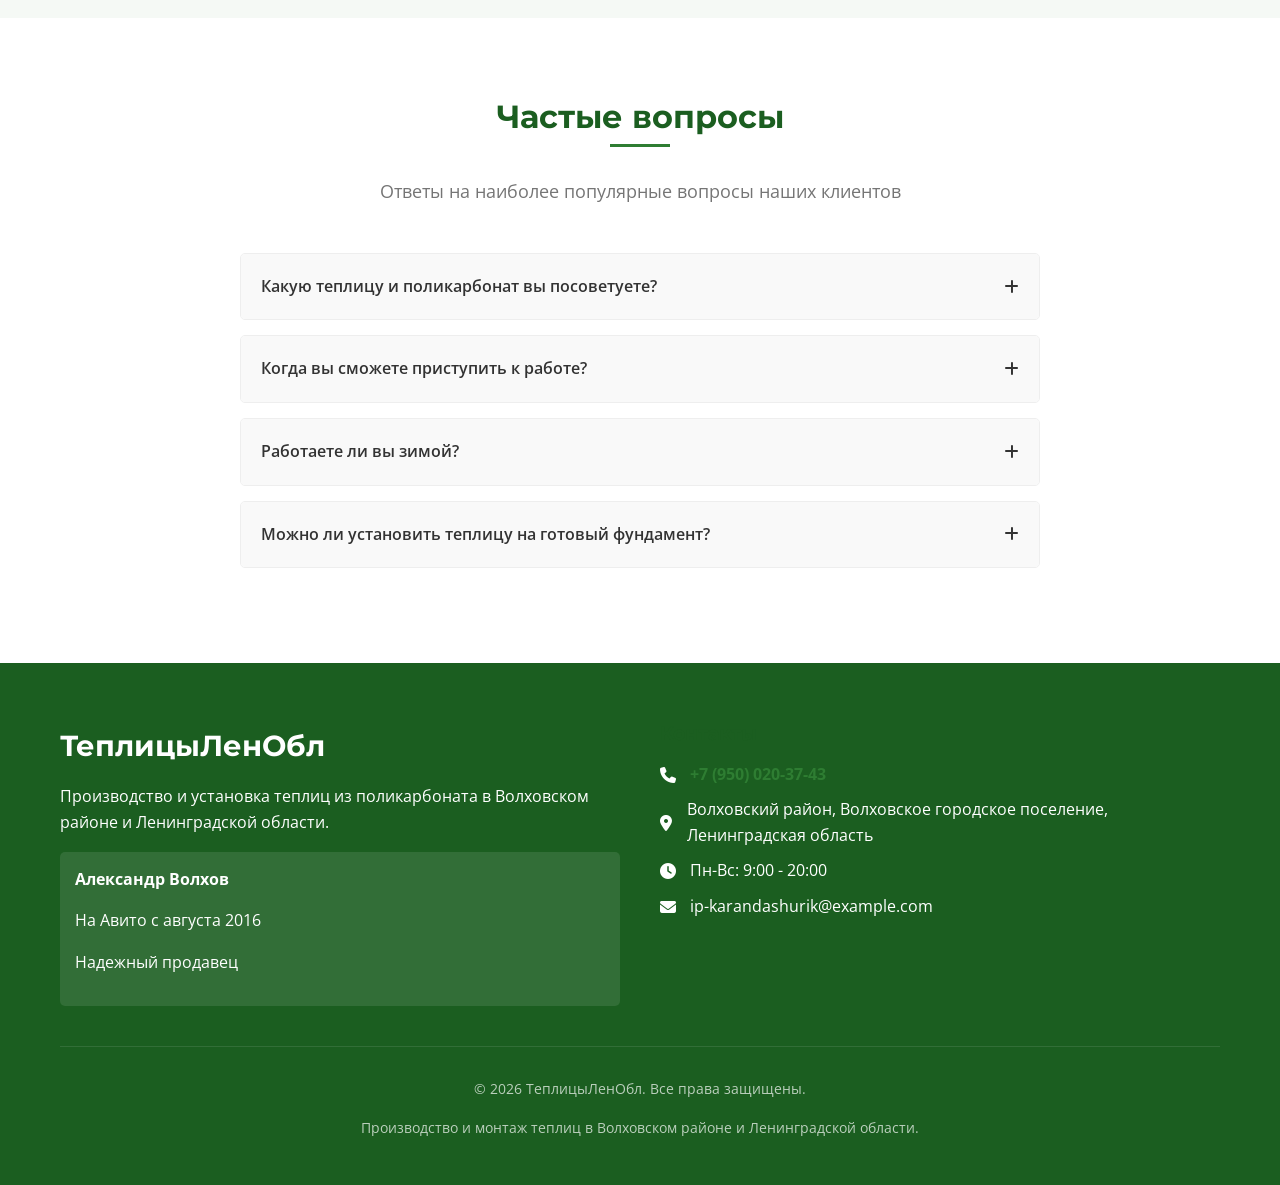
==== commit 99519899: "Update trust metrics in ИП карандашурик v2.html to reflect new values for customer reviews, market p" ====
--- a/ИП карандашурик v2.html
+++ b/ИП карандашурик v2.html
@@ -1076,18 +1076,18 @@
                         </div>
                         <div class="trust-item">
                             <i class="fas fa-comment trust-icon"></i>
-                            <span class="trust-number" id="reviewCount">0</span>
+                            <span class="trust-number" id="reviewCount">500+</span>
                             <span class="trust-label">Отзывов клиентов</span>
                         </div>
                         <div class="trust-item">
                             <i class="fas fa-calendar-alt trust-icon"></i>
-                            <span class="trust-number">8+</span>
+                            <span class="trust-number">15</span>
                             <span class="trust-label">Лет на рынке</span>
                         </div>
                         <div class="trust-item">
                             <i class="fas fa-check-circle trust-icon"></i>
-                            <span class="trust-number">26+</span>
-                            <span class="trust-label">Успешных доставок</span>
+                            <span class="trust-number">3000+</span>
+                            <span class="trust-label">Установленных теплиц</span>
                         </div>
                     </div>
                 </div>
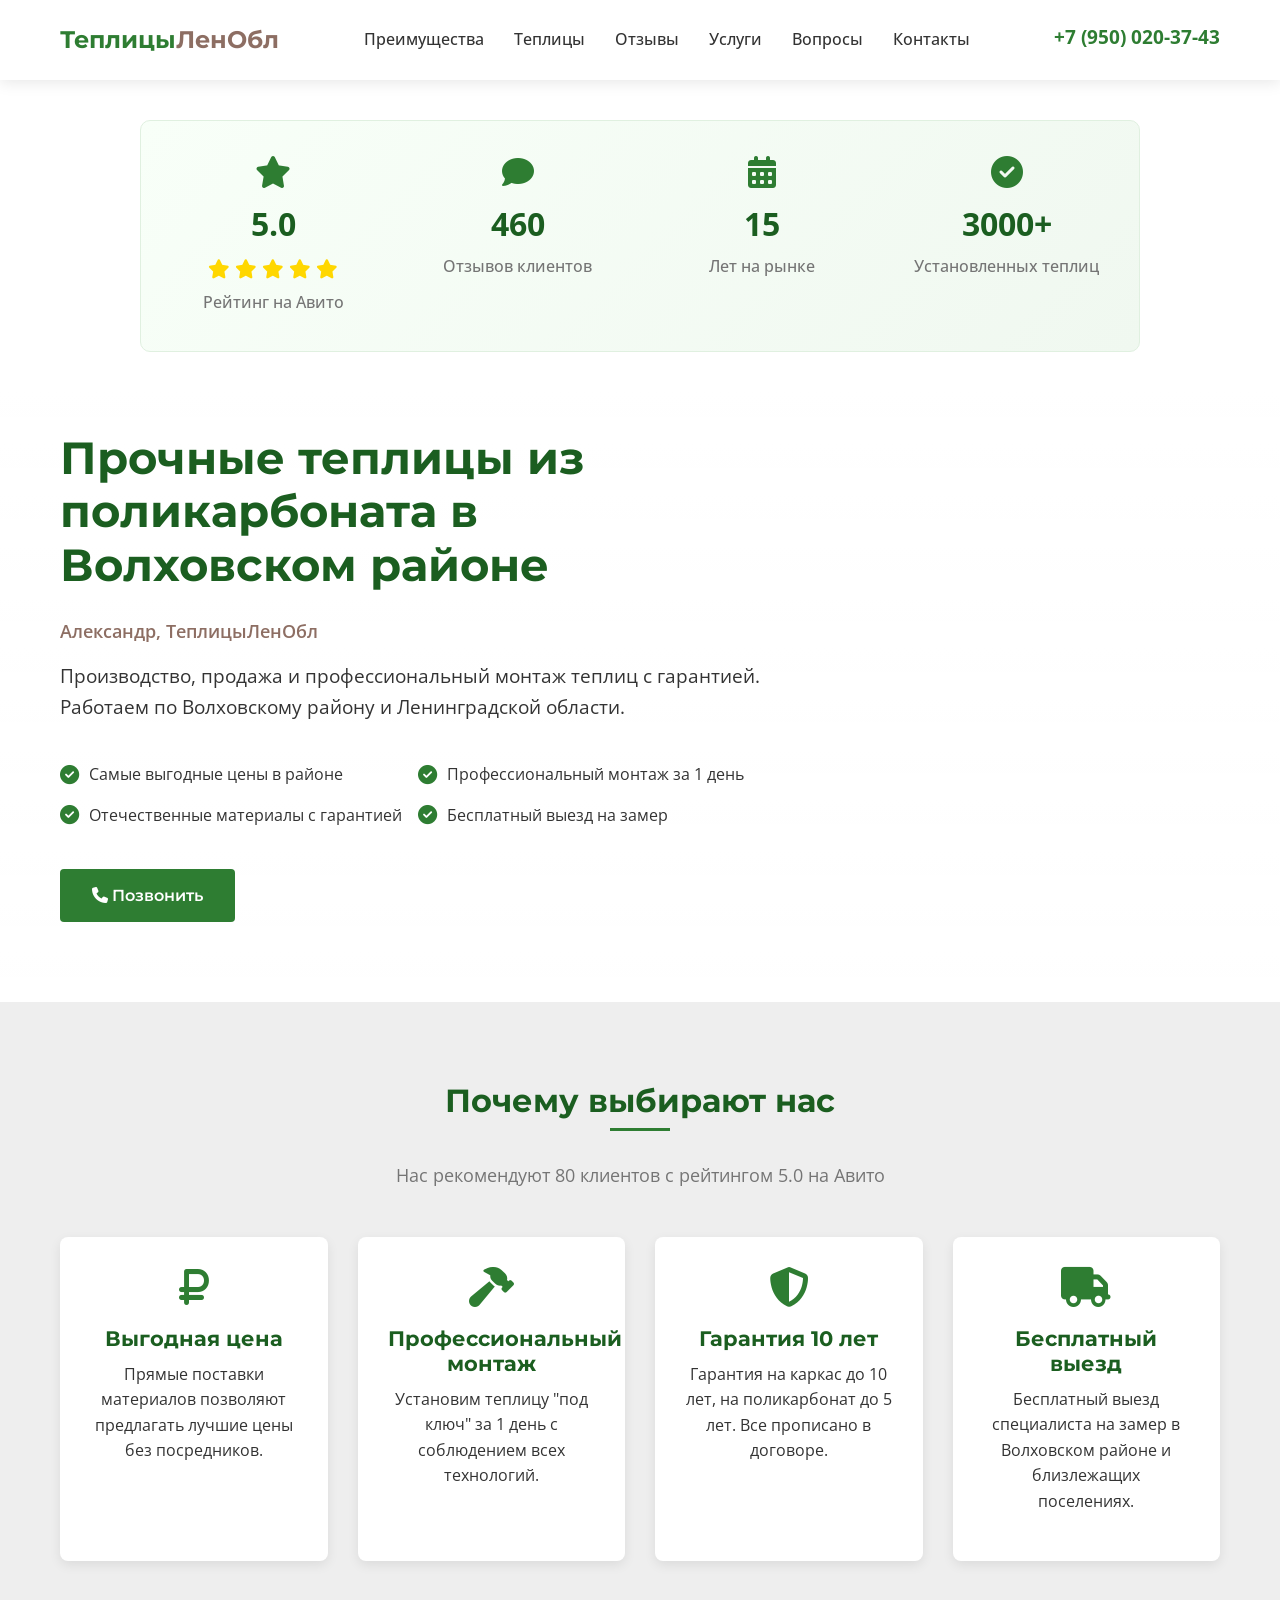
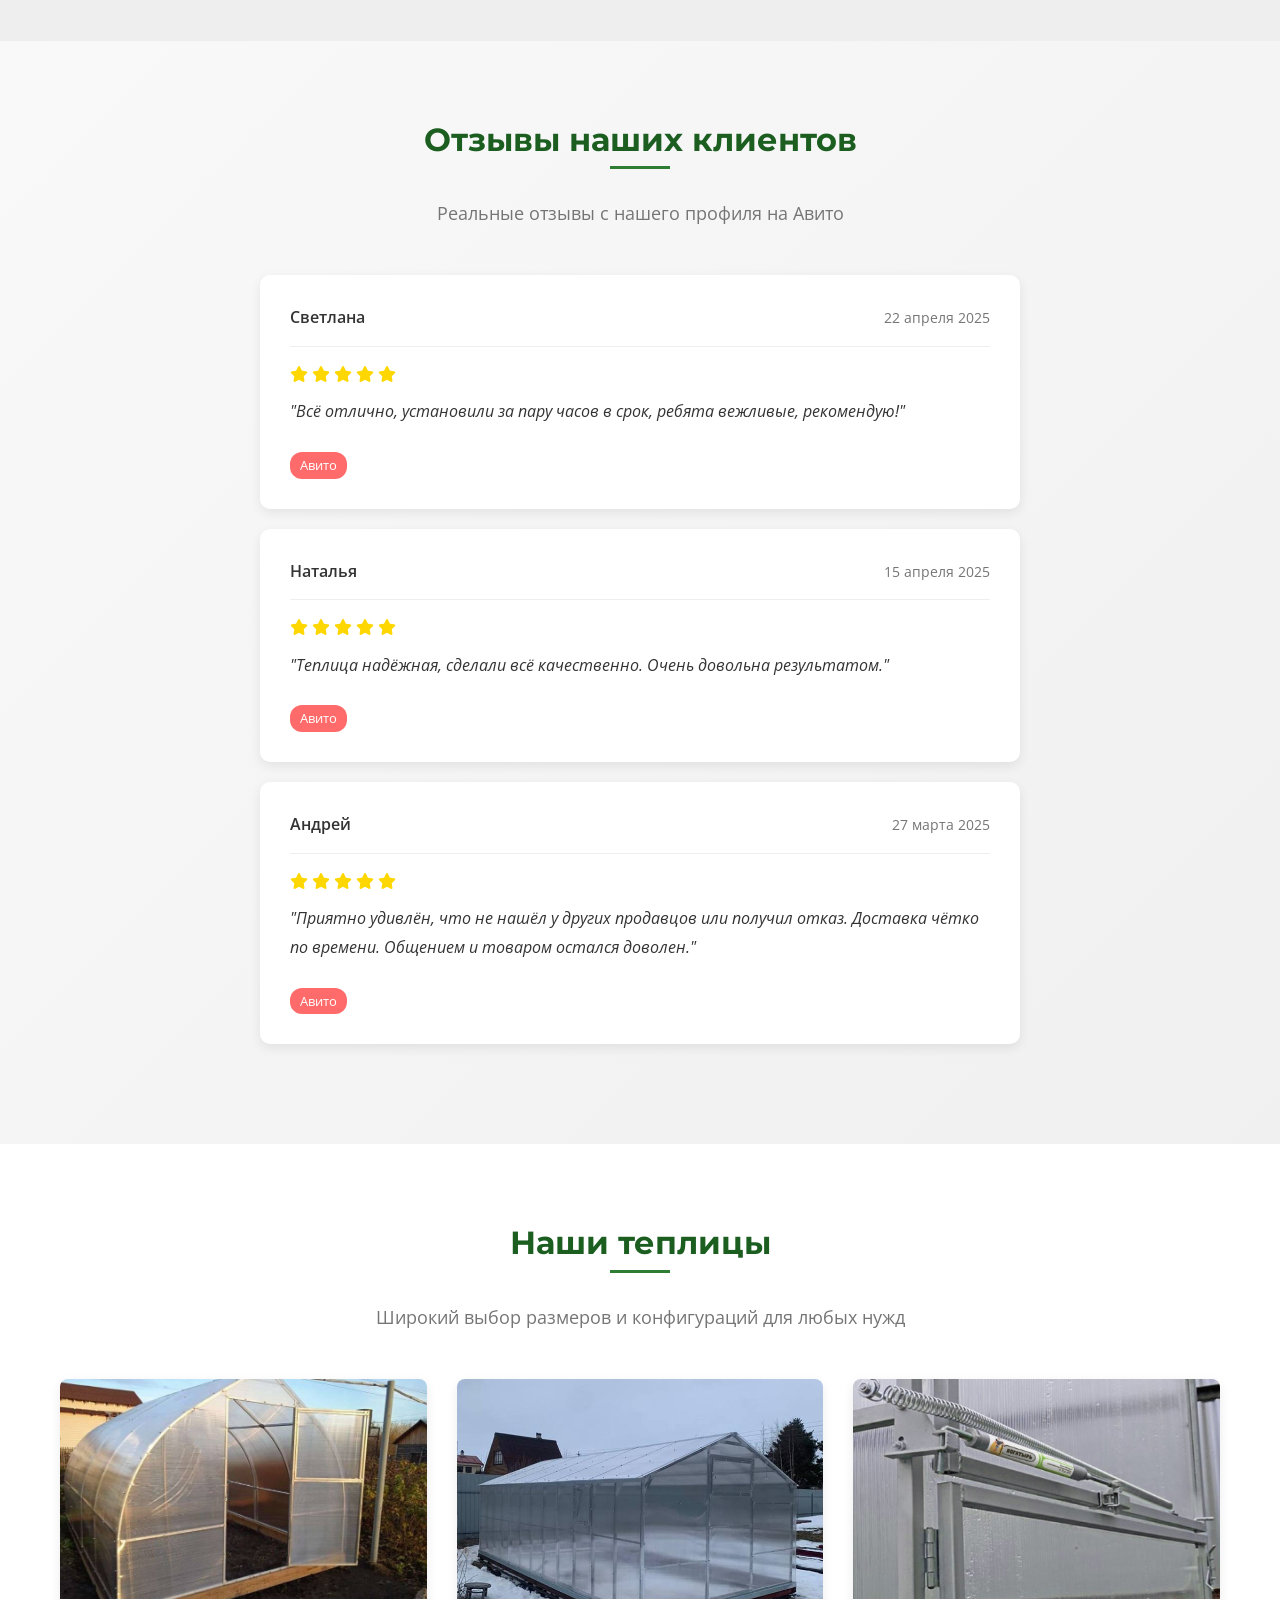
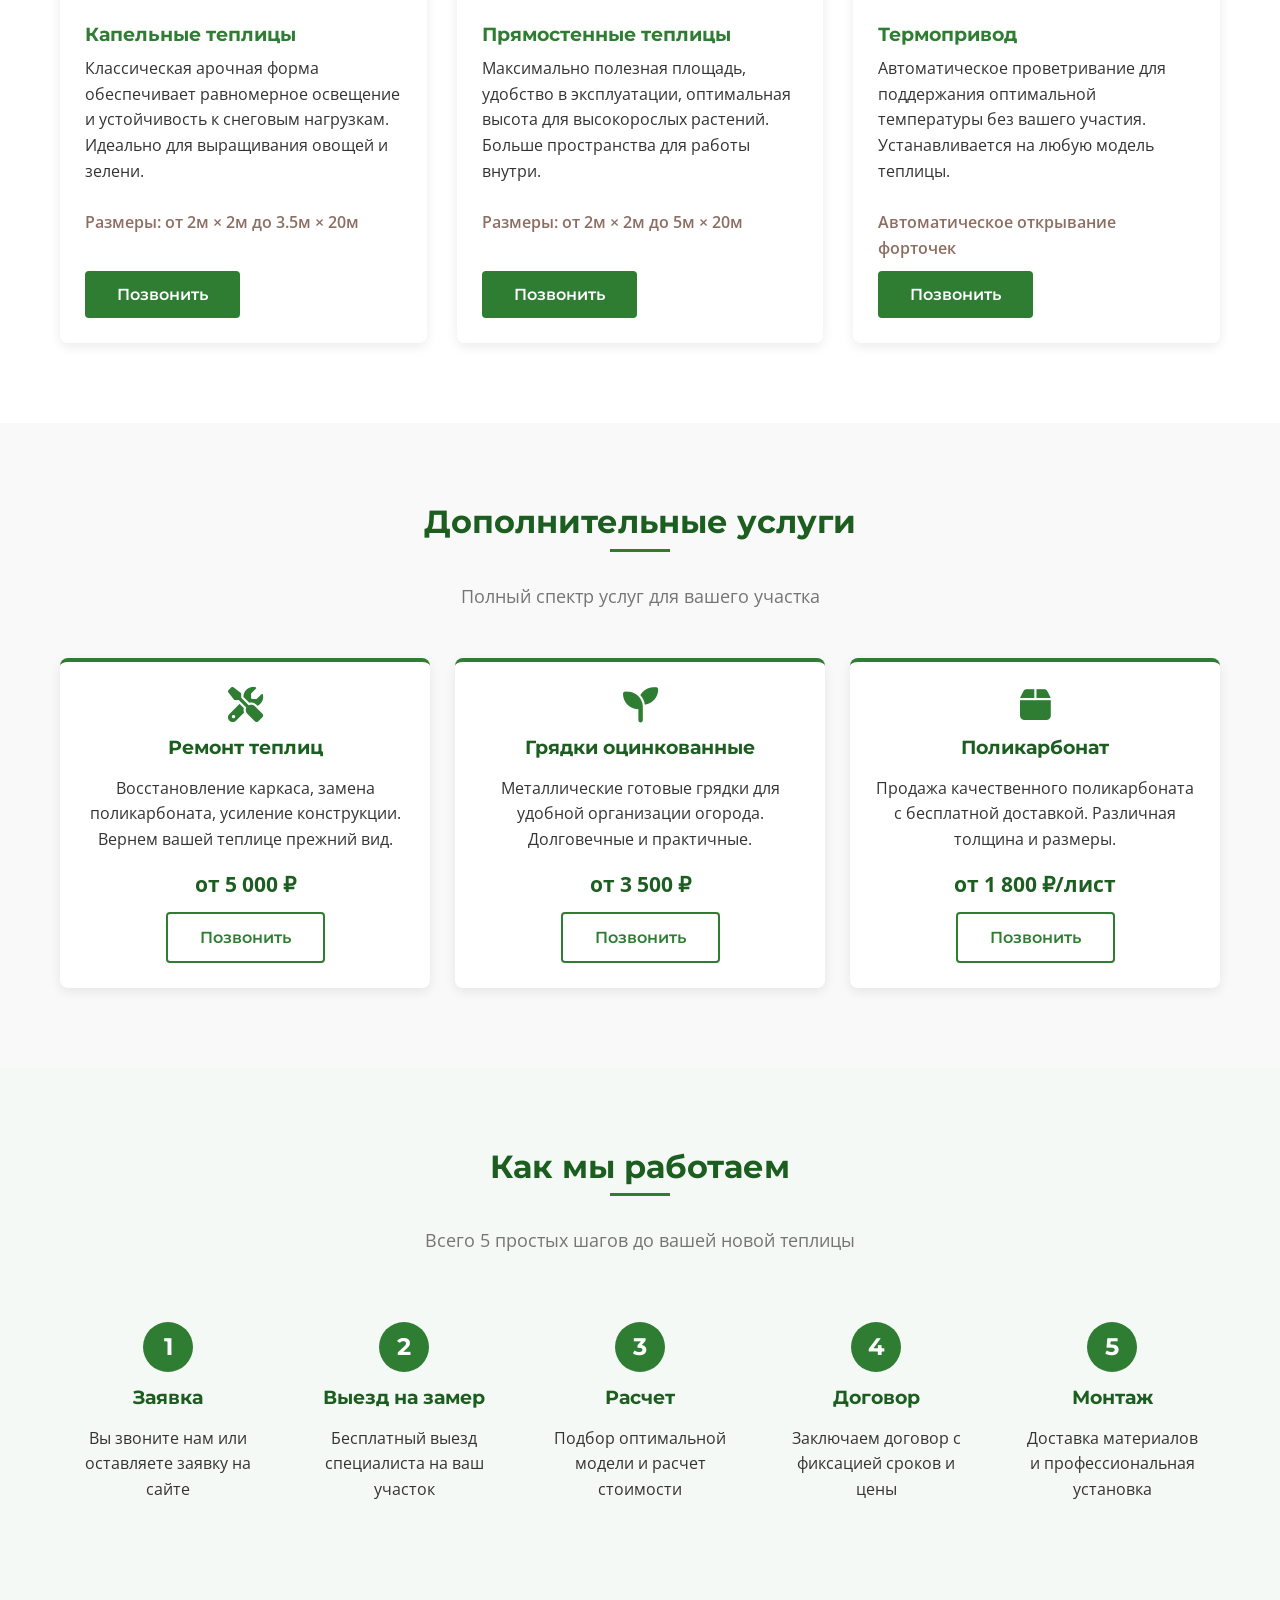
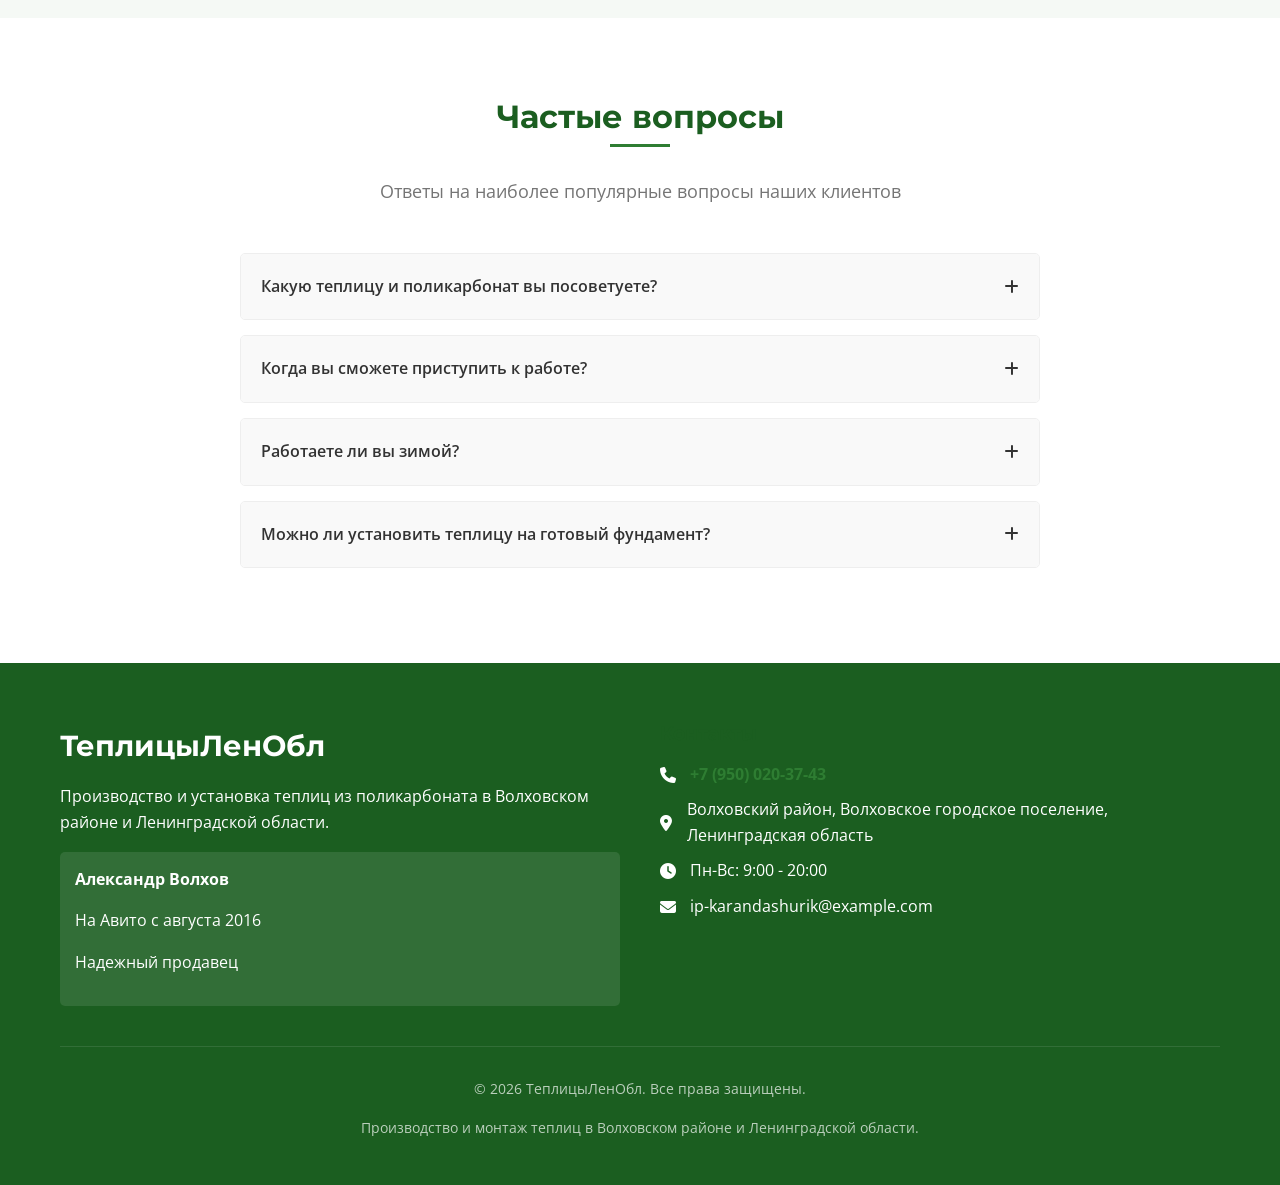
==== commit 92a6daff: "Update review count and target value in ИП карандашурик v2.html to reflect current metrics." ====
--- a/ИП карандашурик v2.html
+++ b/ИП карандашурик v2.html
@@ -1076,7 +1076,7 @@
                         </div>
                         <div class="trust-item">
                             <i class="fas fa-comment trust-icon"></i>
-                            <span class="trust-number" id="reviewCount">500+</span>
+                            <span class="trust-number" id="reviewCount">0</span>
                             <span class="trust-label">Отзывов клиентов</span>
                         </div>
                         <div class="trust-item">
@@ -1455,7 +1455,7 @@
         // Анимация счетчика отзывов
         const reviewCount = document.getElementById('reviewCount');
         let currentCount = 0;
-        const targetCount = 80;
+        const targetCount = 500;
         const duration = 2000;
         const increment = targetCount / (duration / 16);
         
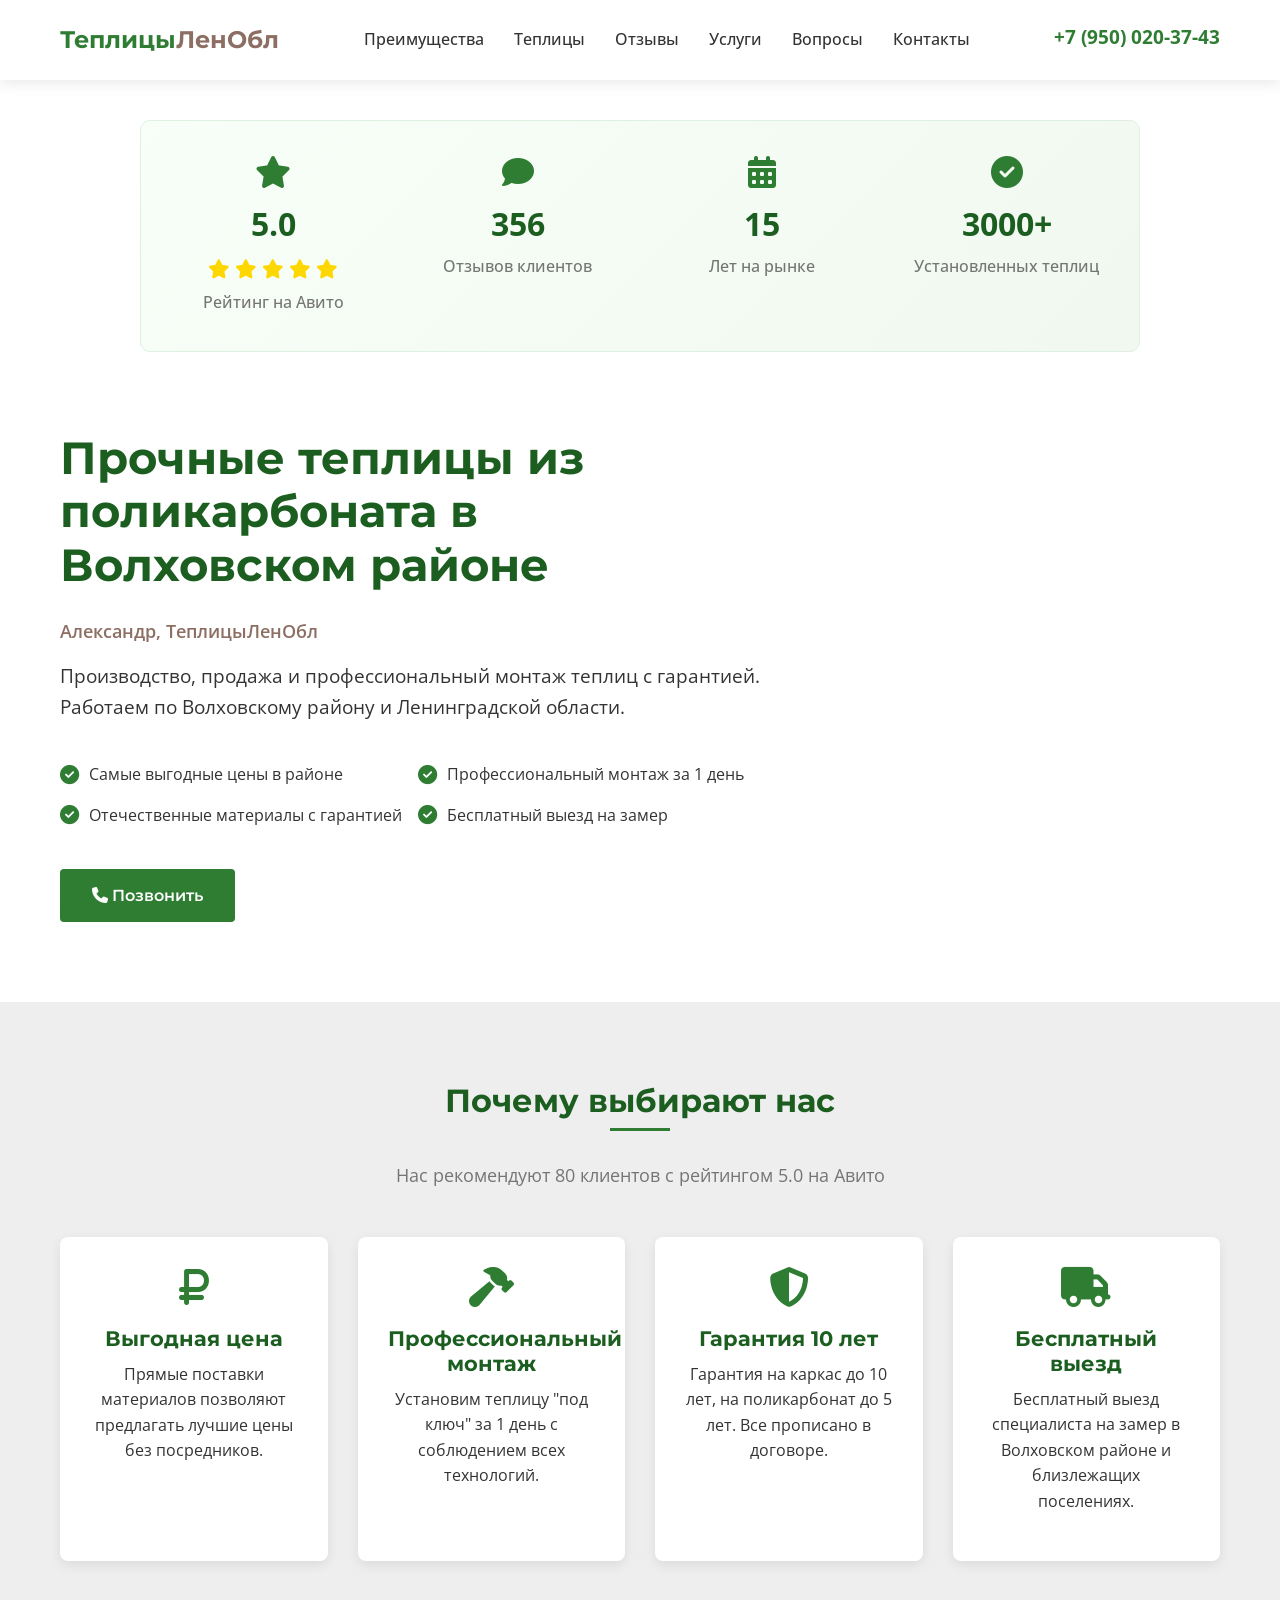
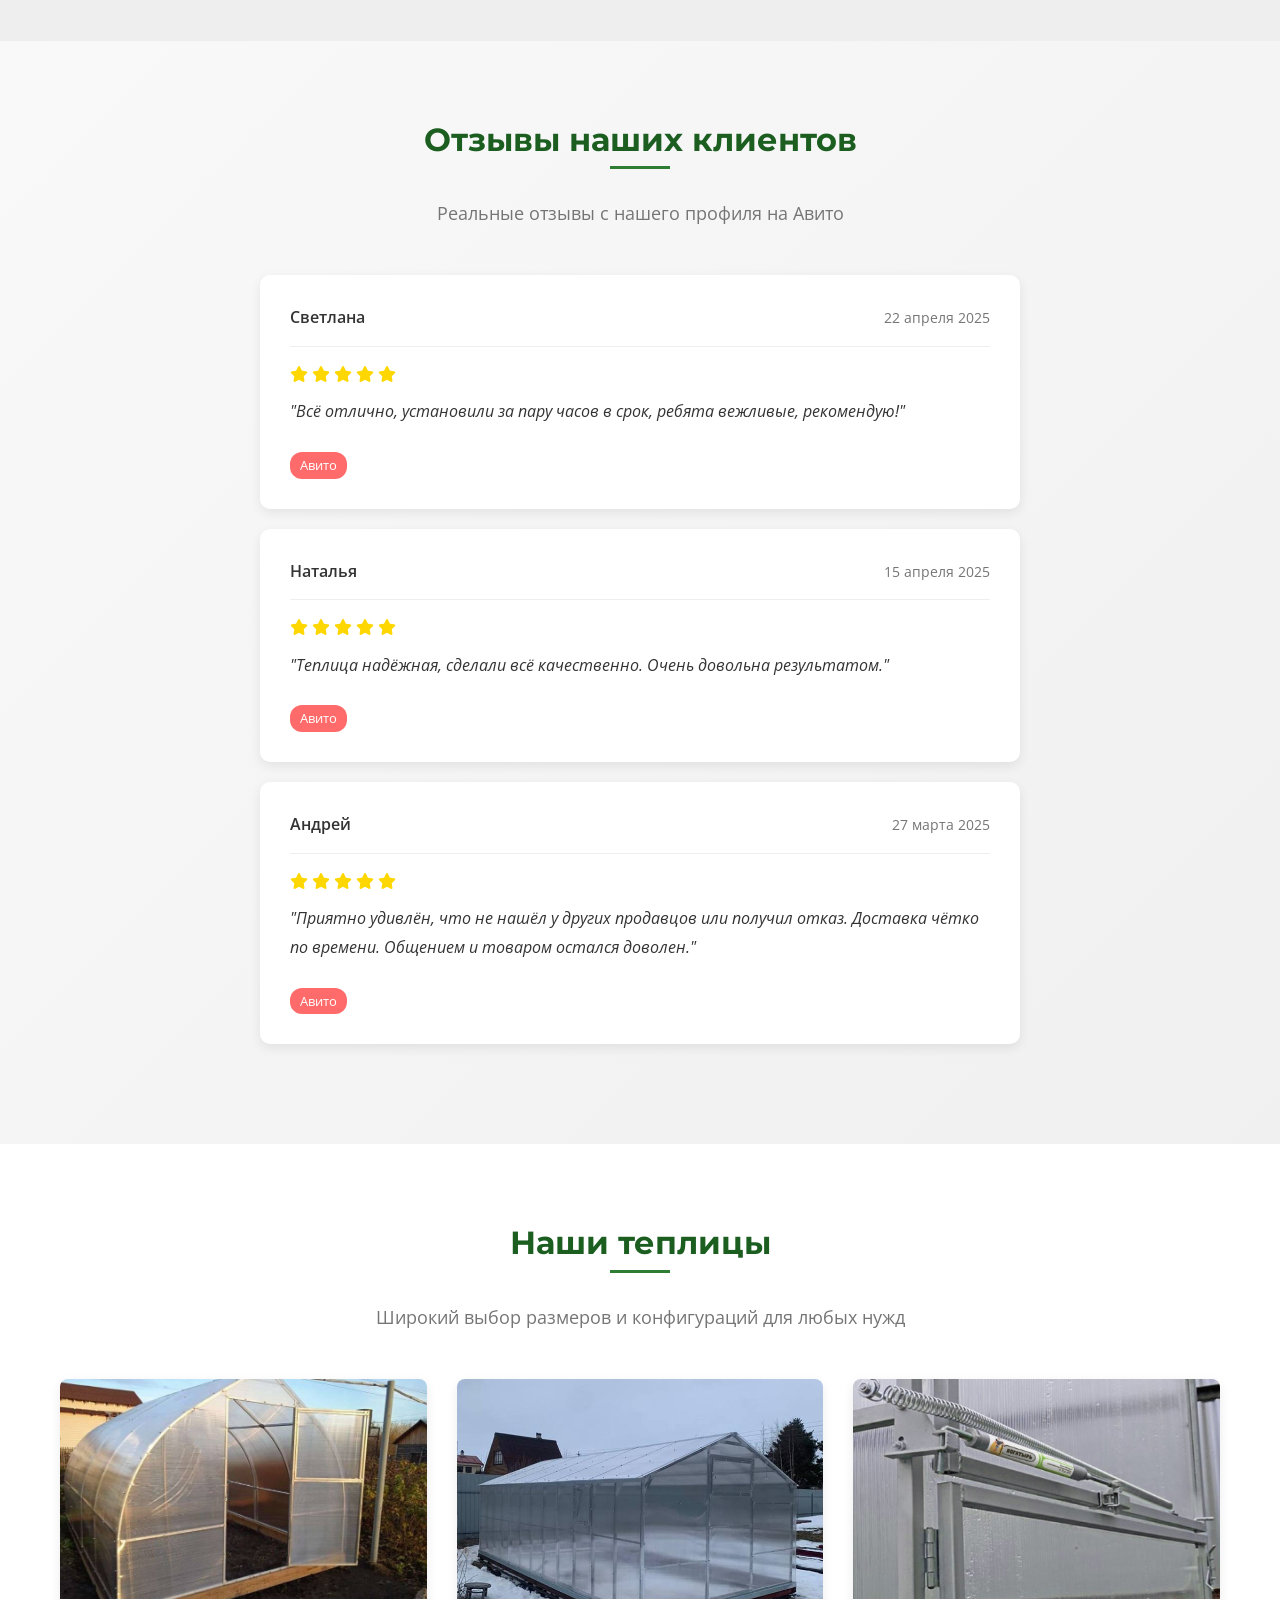
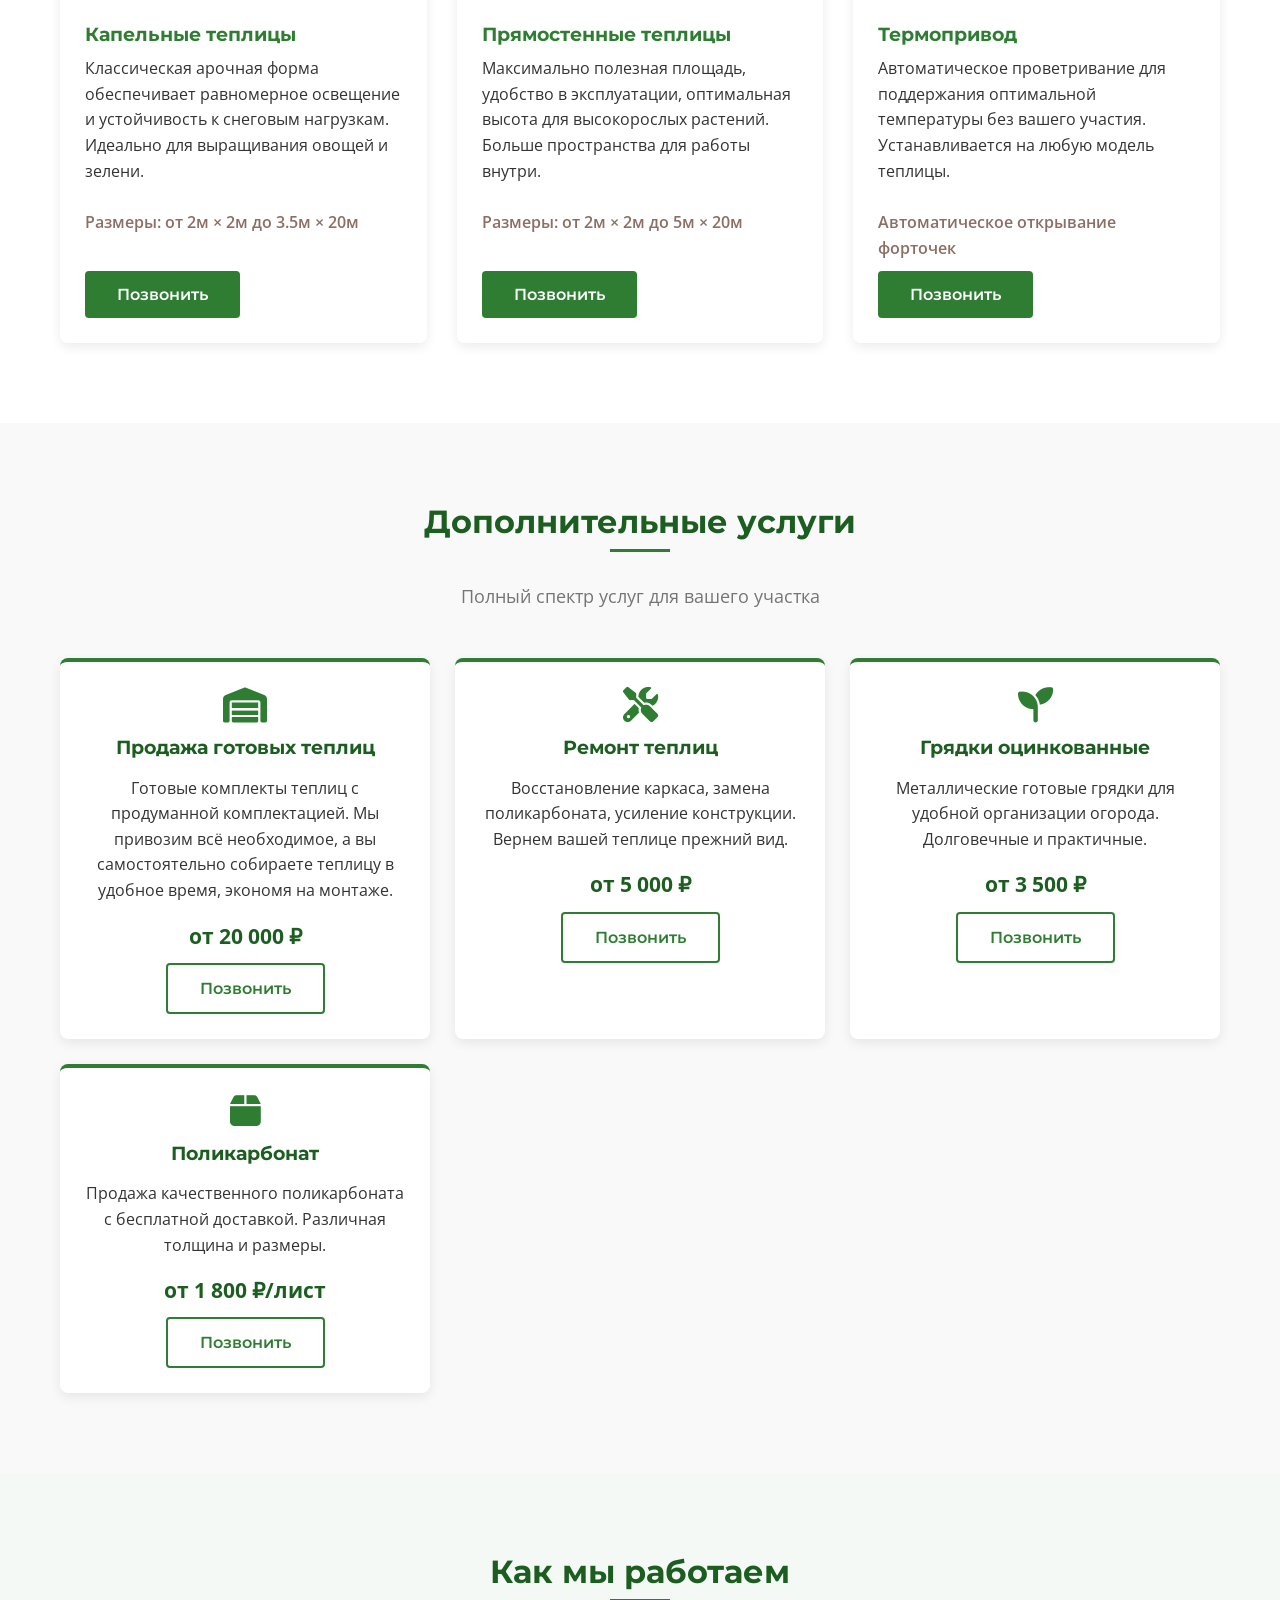
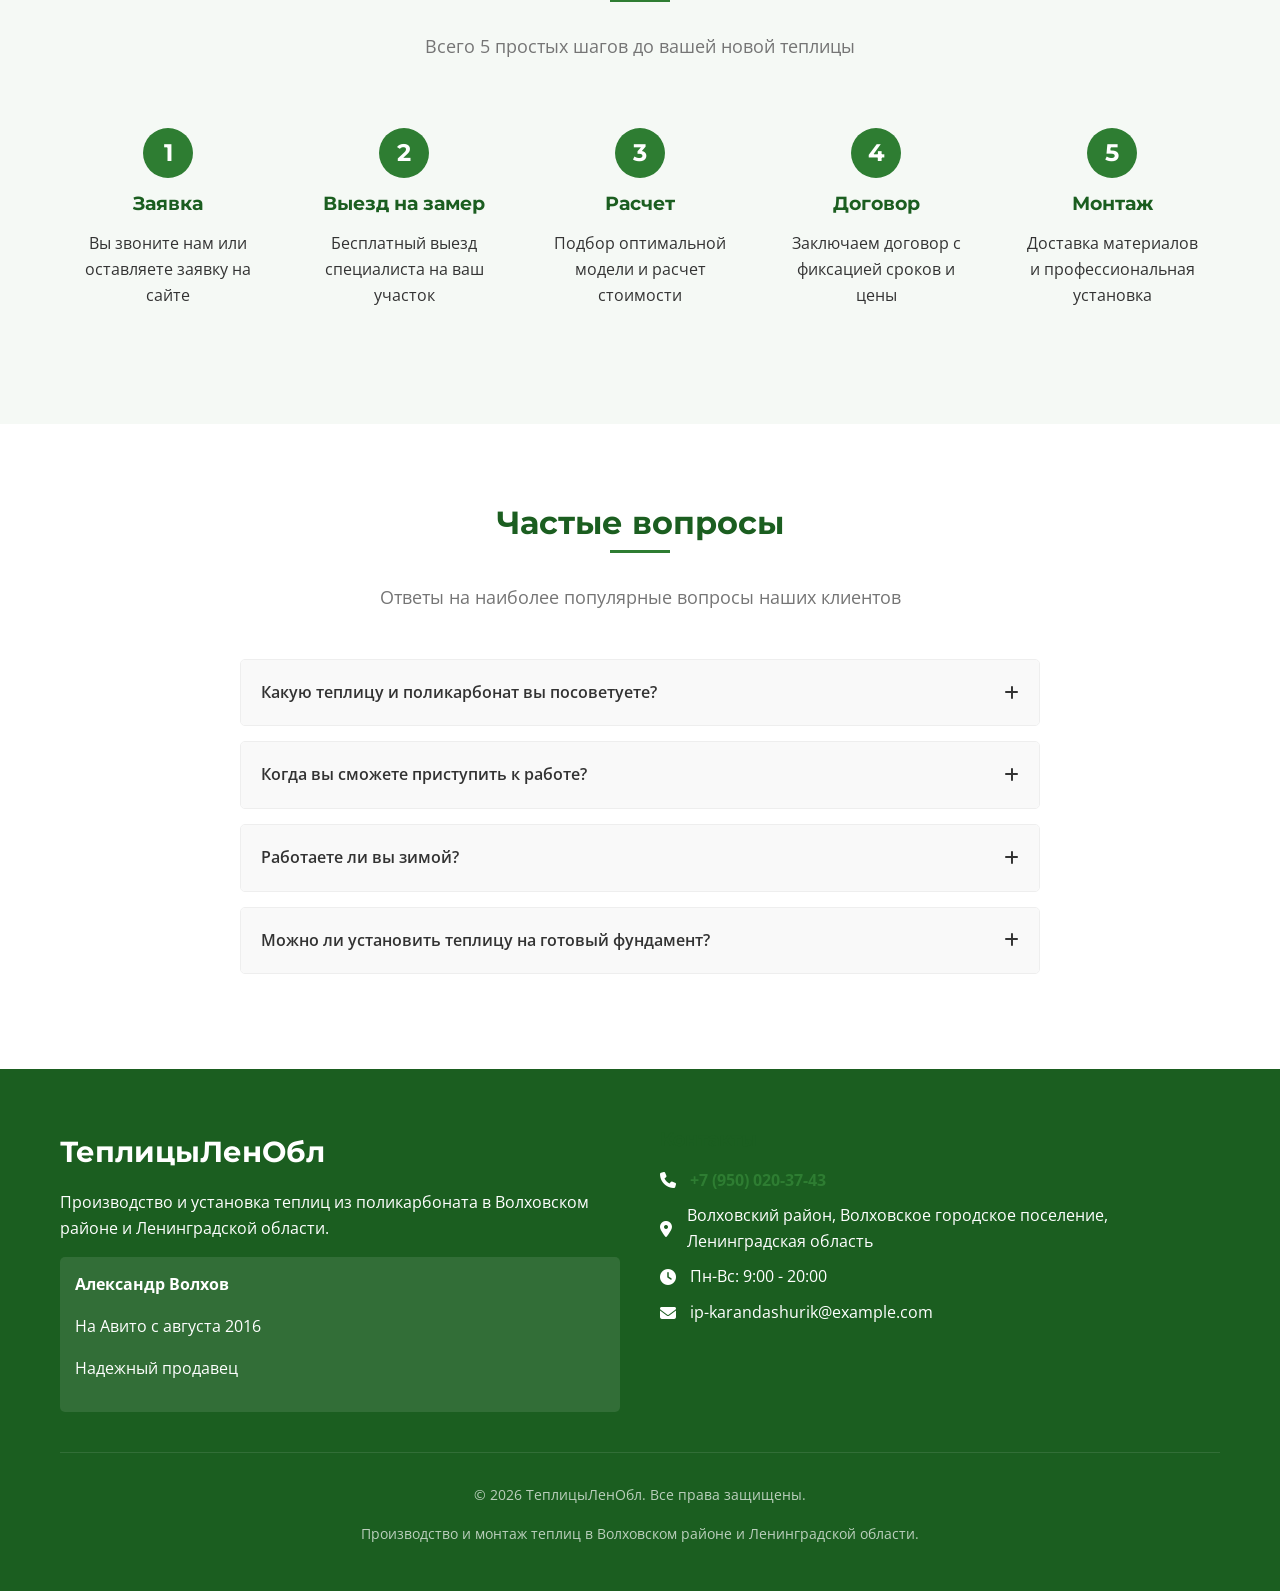
==== commit 3706494e: "Add service for selling ready-made greenhouses in ИП карандашурик v2.html" ====
--- a/ИП карандашурик v2.html
+++ b/ИП карандашурик v2.html
@@ -1269,6 +1269,14 @@
                 <p class="section-subtitle">Полный спектр услуг для вашего участка</p>
                 
                 <div class="services-grid">
+                    <div class="service-card">
+                        <i class="fas fa-warehouse service-icon"></i>
+                        <h3>Продажа готовых теплиц</h3>
+                        <p>Готовые комплекты теплиц с продуманной комплектацией. Мы привозим всё необходимое, а вы самостоятельно собираете теплицу в удобное время, экономя на монтаже.</p>
+                        <div class="product-price">от 20 000 ₽</div>
+                        <button class="btn btn-secondary open-form">Позвонить</button>
+                    </div>
+                    
                     <div class="service-card">
                         <i class="fas fa-tools service-icon"></i>
                         <h3>Ремонт теплиц</h3>
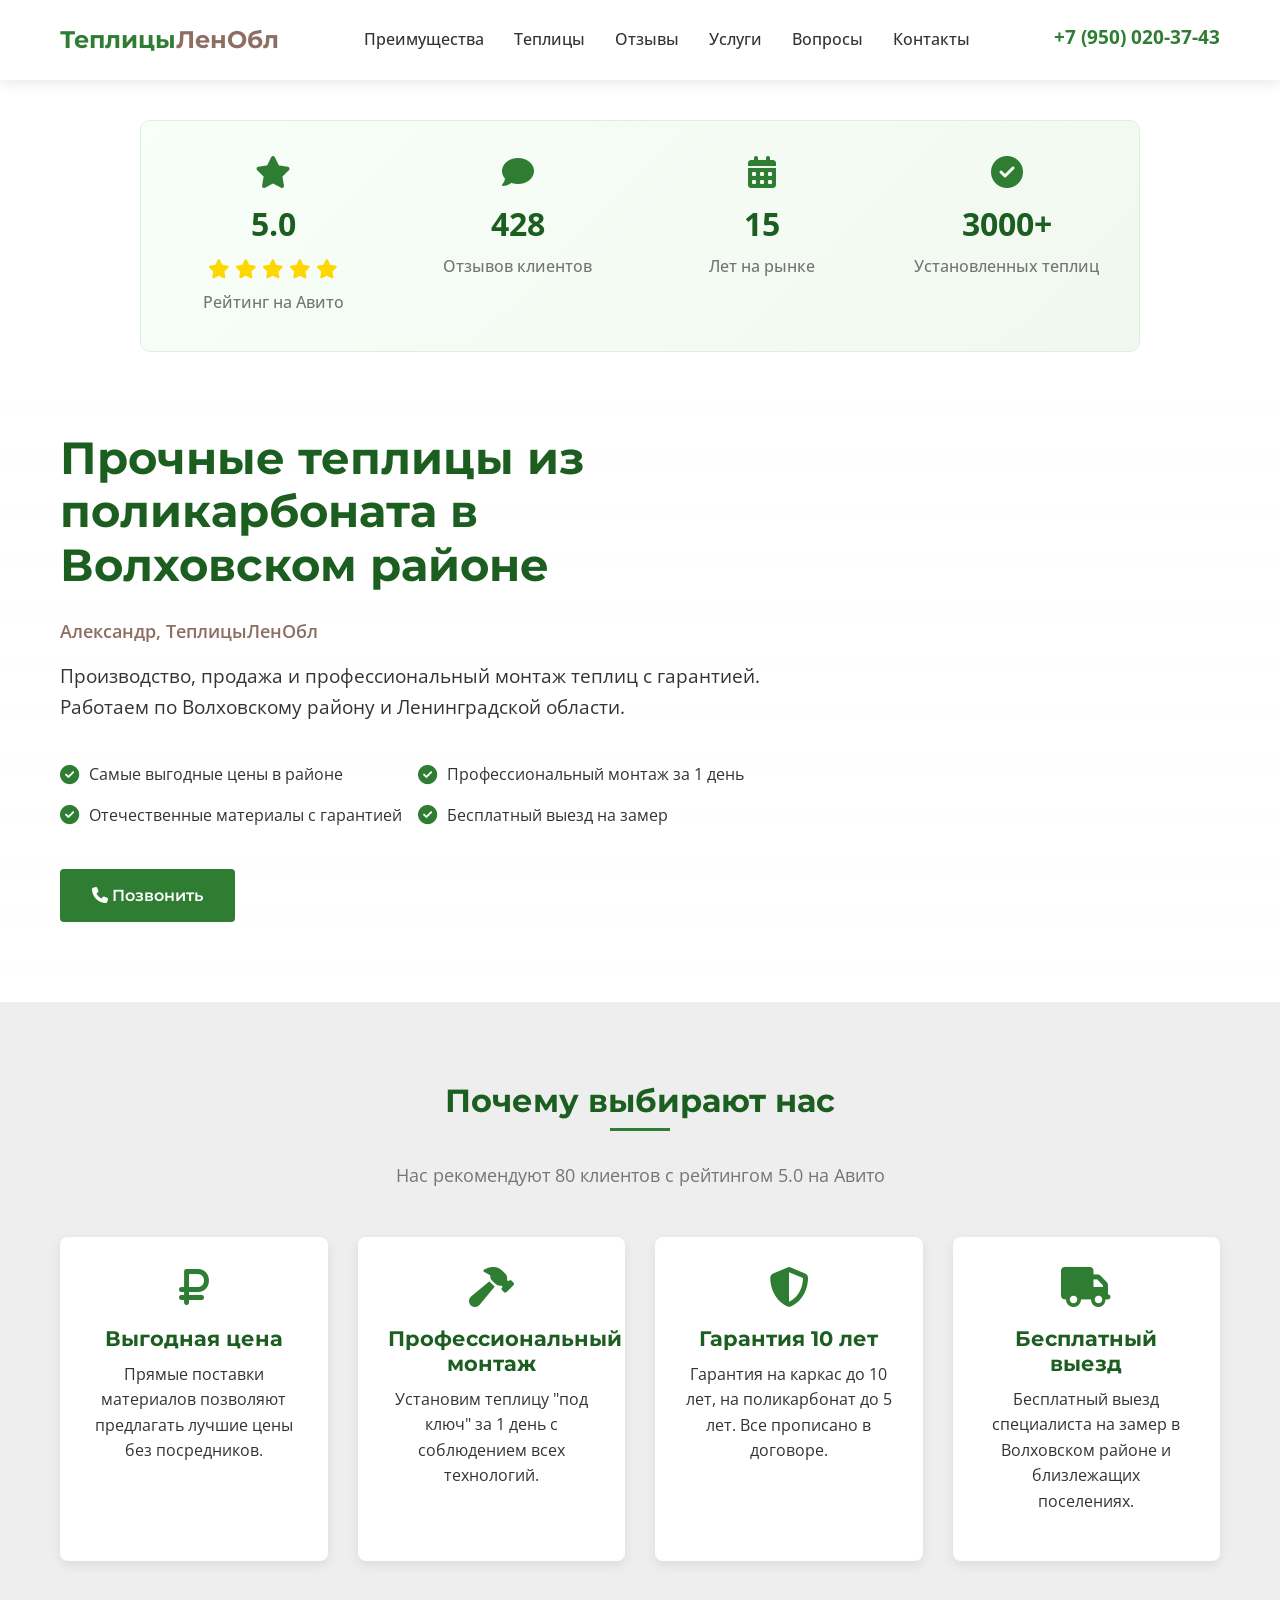
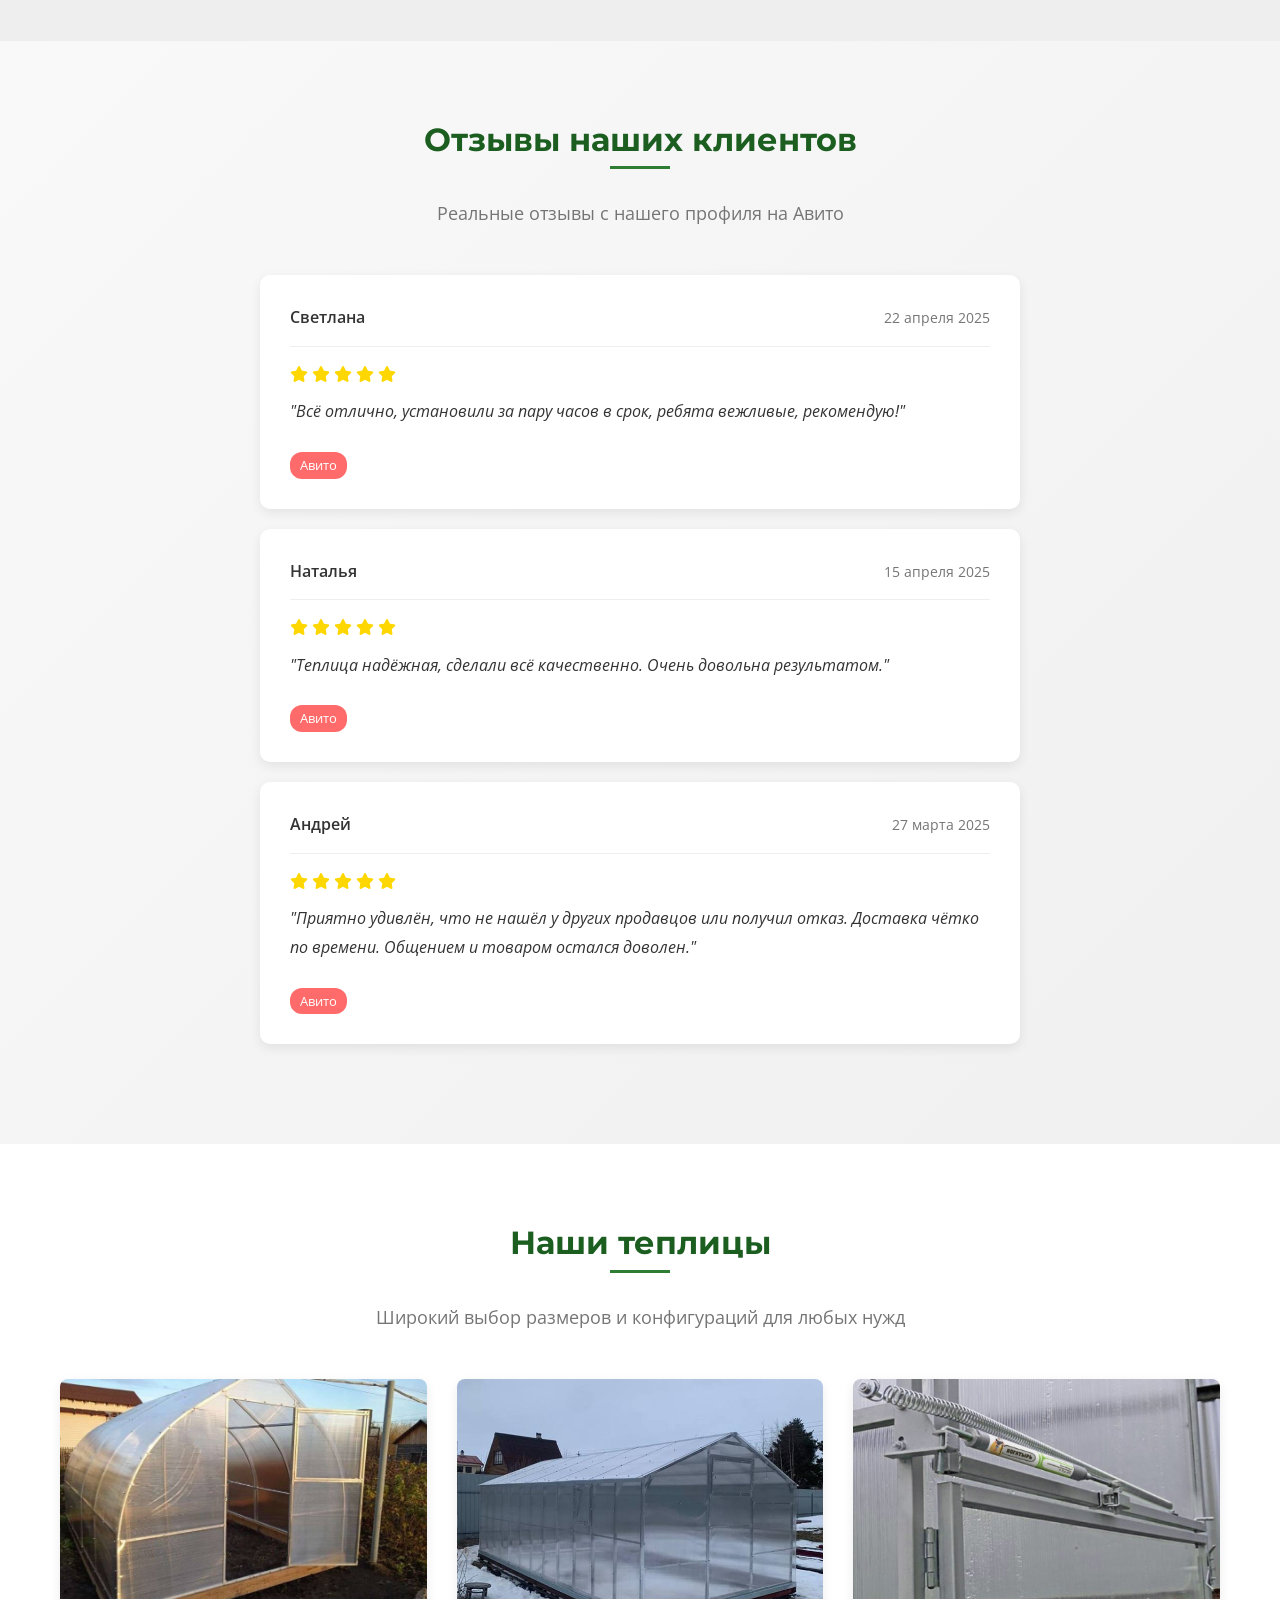
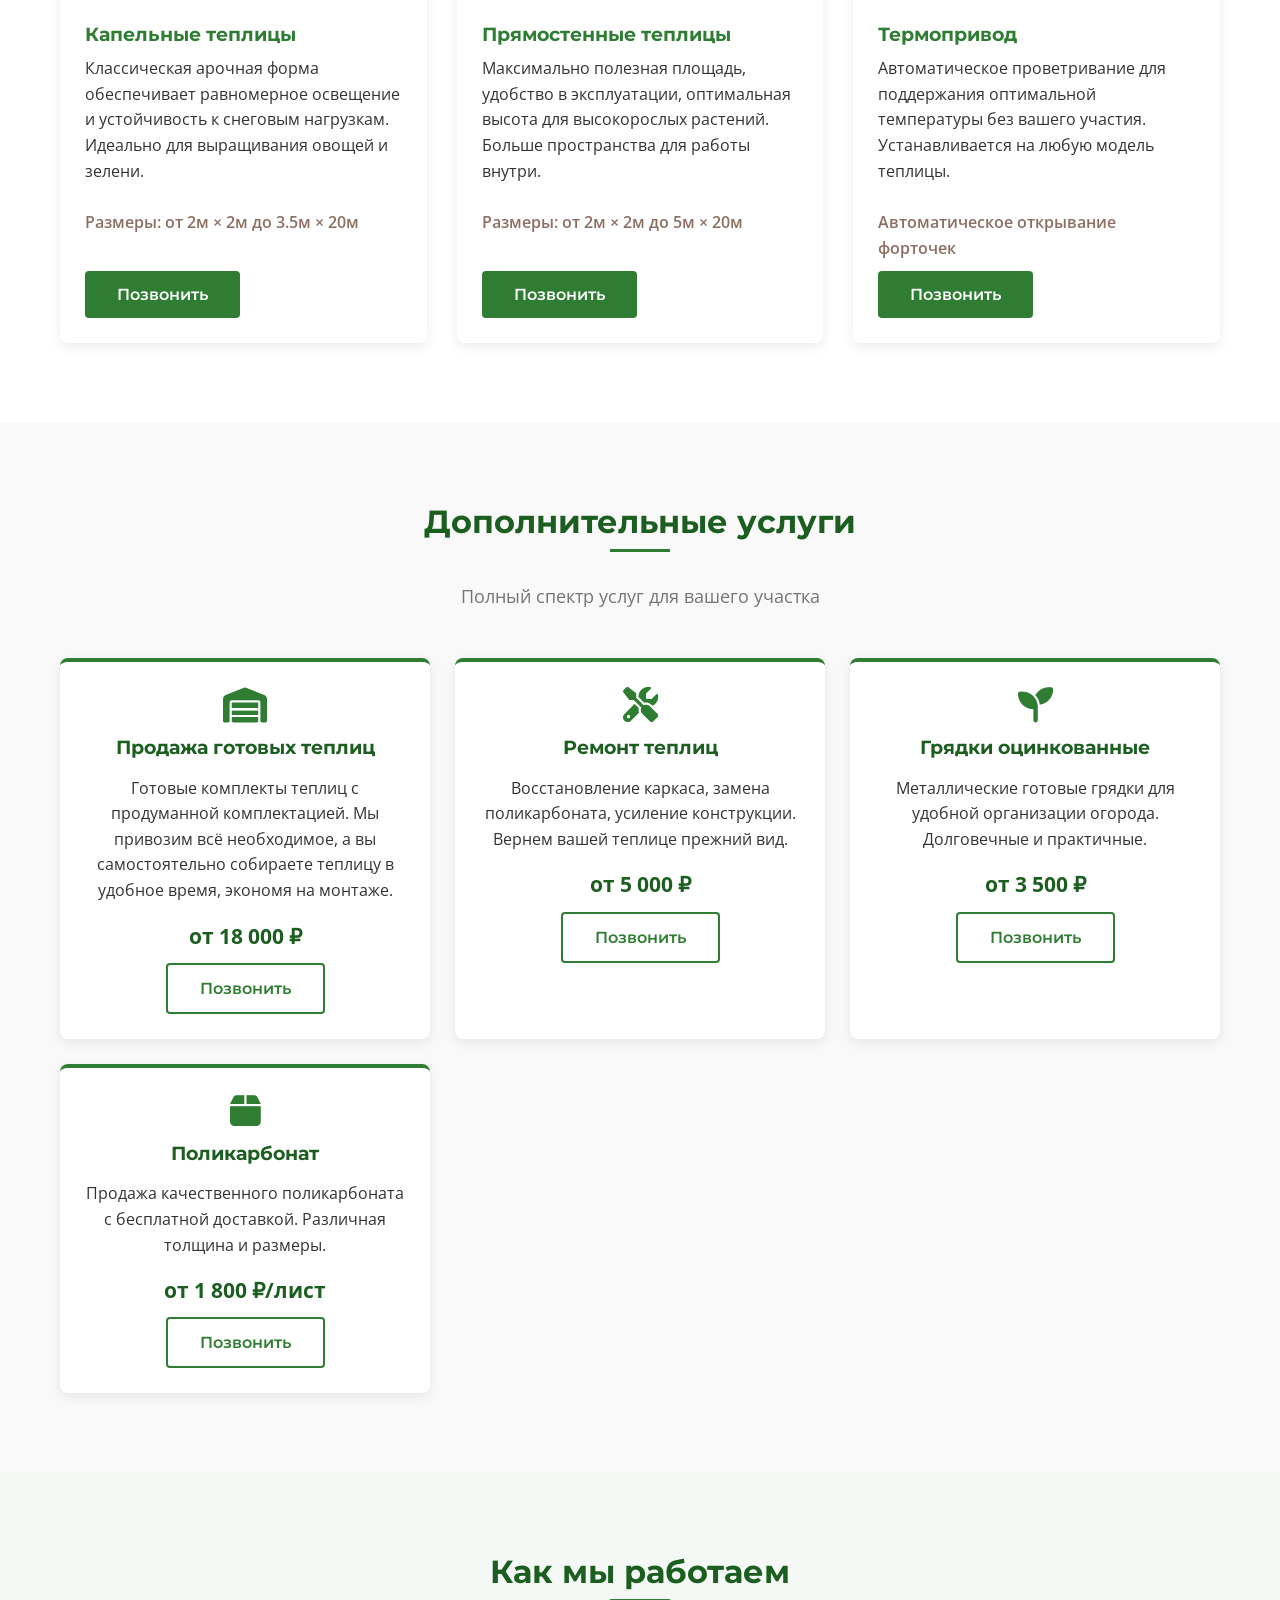
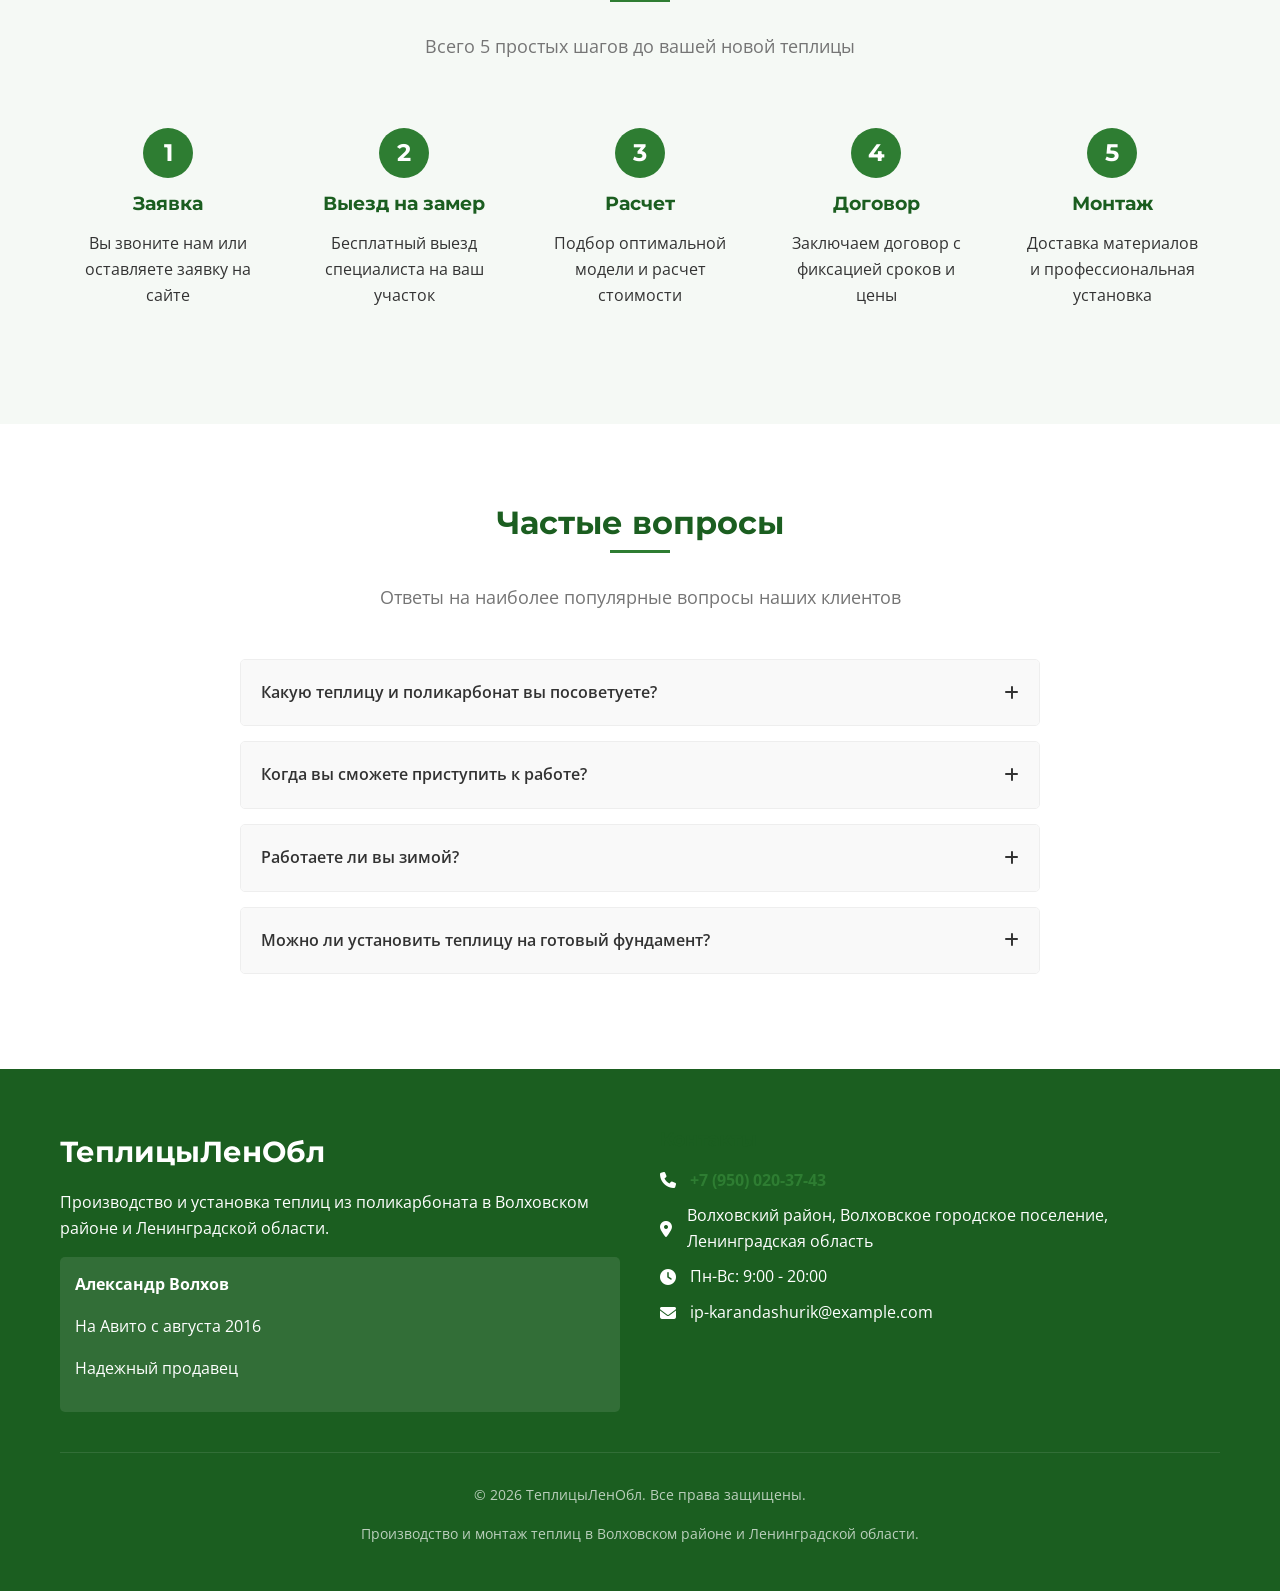
==== commit 2f9af55f: "Update product price for готовые теплицы from 20,000 ₽ to 18,000 ₽ in v2.html" ====
--- a/ИП карандашурик v2.html
+++ b/ИП карандашурик v2.html
@@ -1273,7 +1273,7 @@
                         <i class="fas fa-warehouse service-icon"></i>
                         <h3>Продажа готовых теплиц</h3>
                         <p>Готовые комплекты теплиц с продуманной комплектацией. Мы привозим всё необходимое, а вы самостоятельно собираете теплицу в удобное время, экономя на монтаже.</p>
-                        <div class="product-price">от 20 000 ₽</div>
+                        <div class="product-price">от 18 000 ₽</div>
                         <button class="btn btn-secondary open-form">Позвонить</button>
                     </div>
                     
